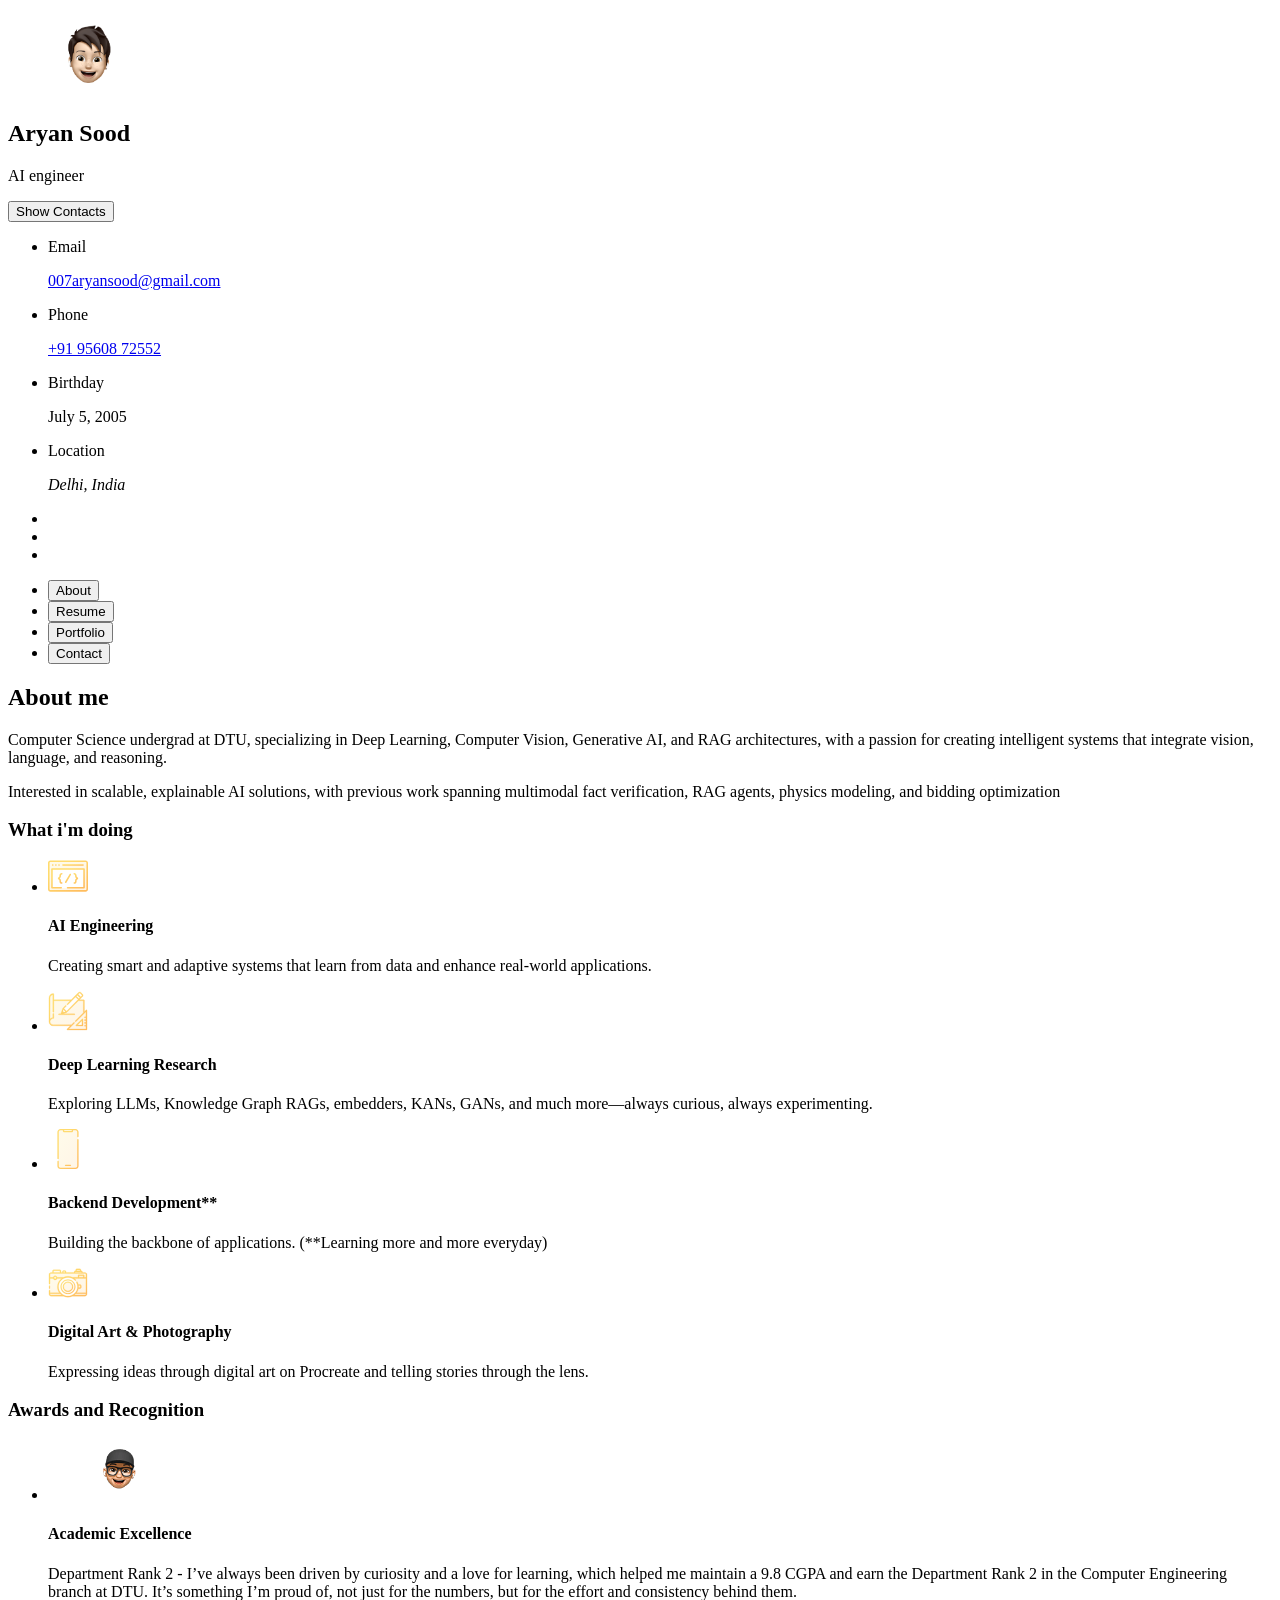
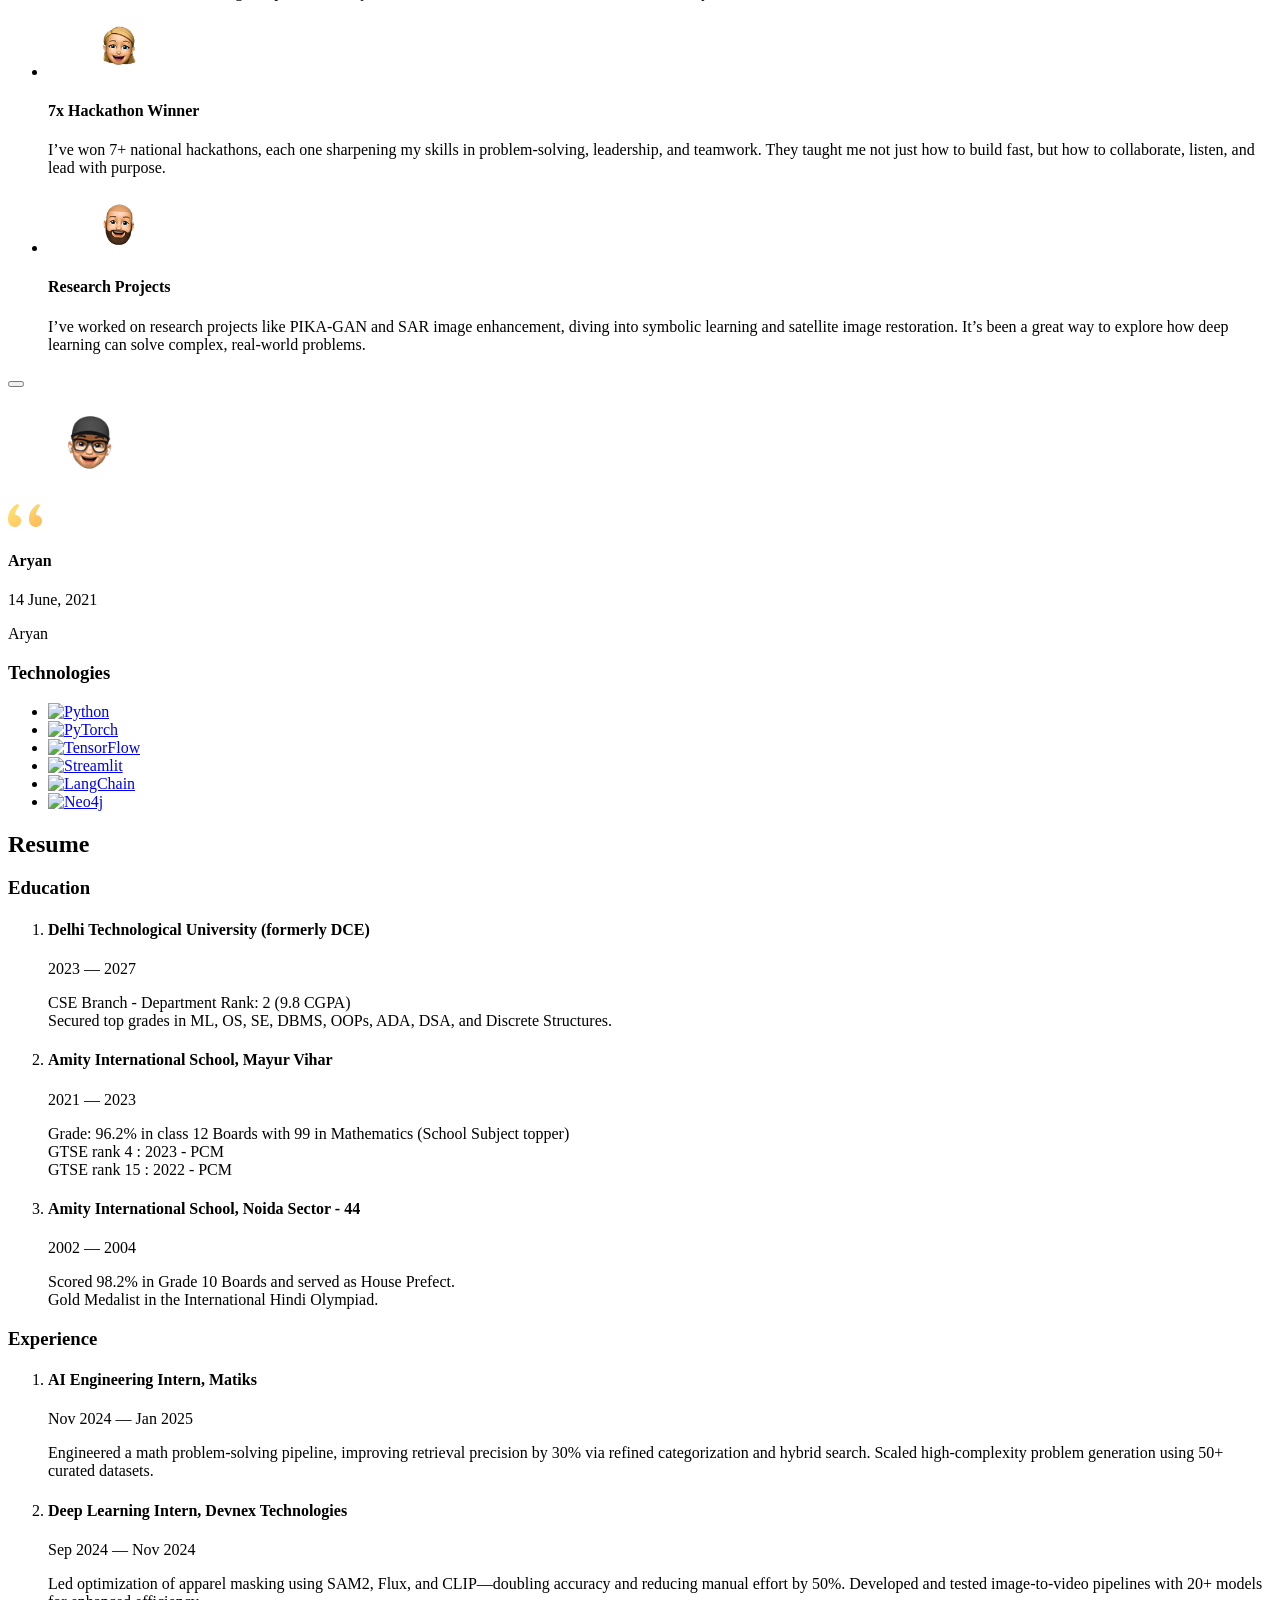
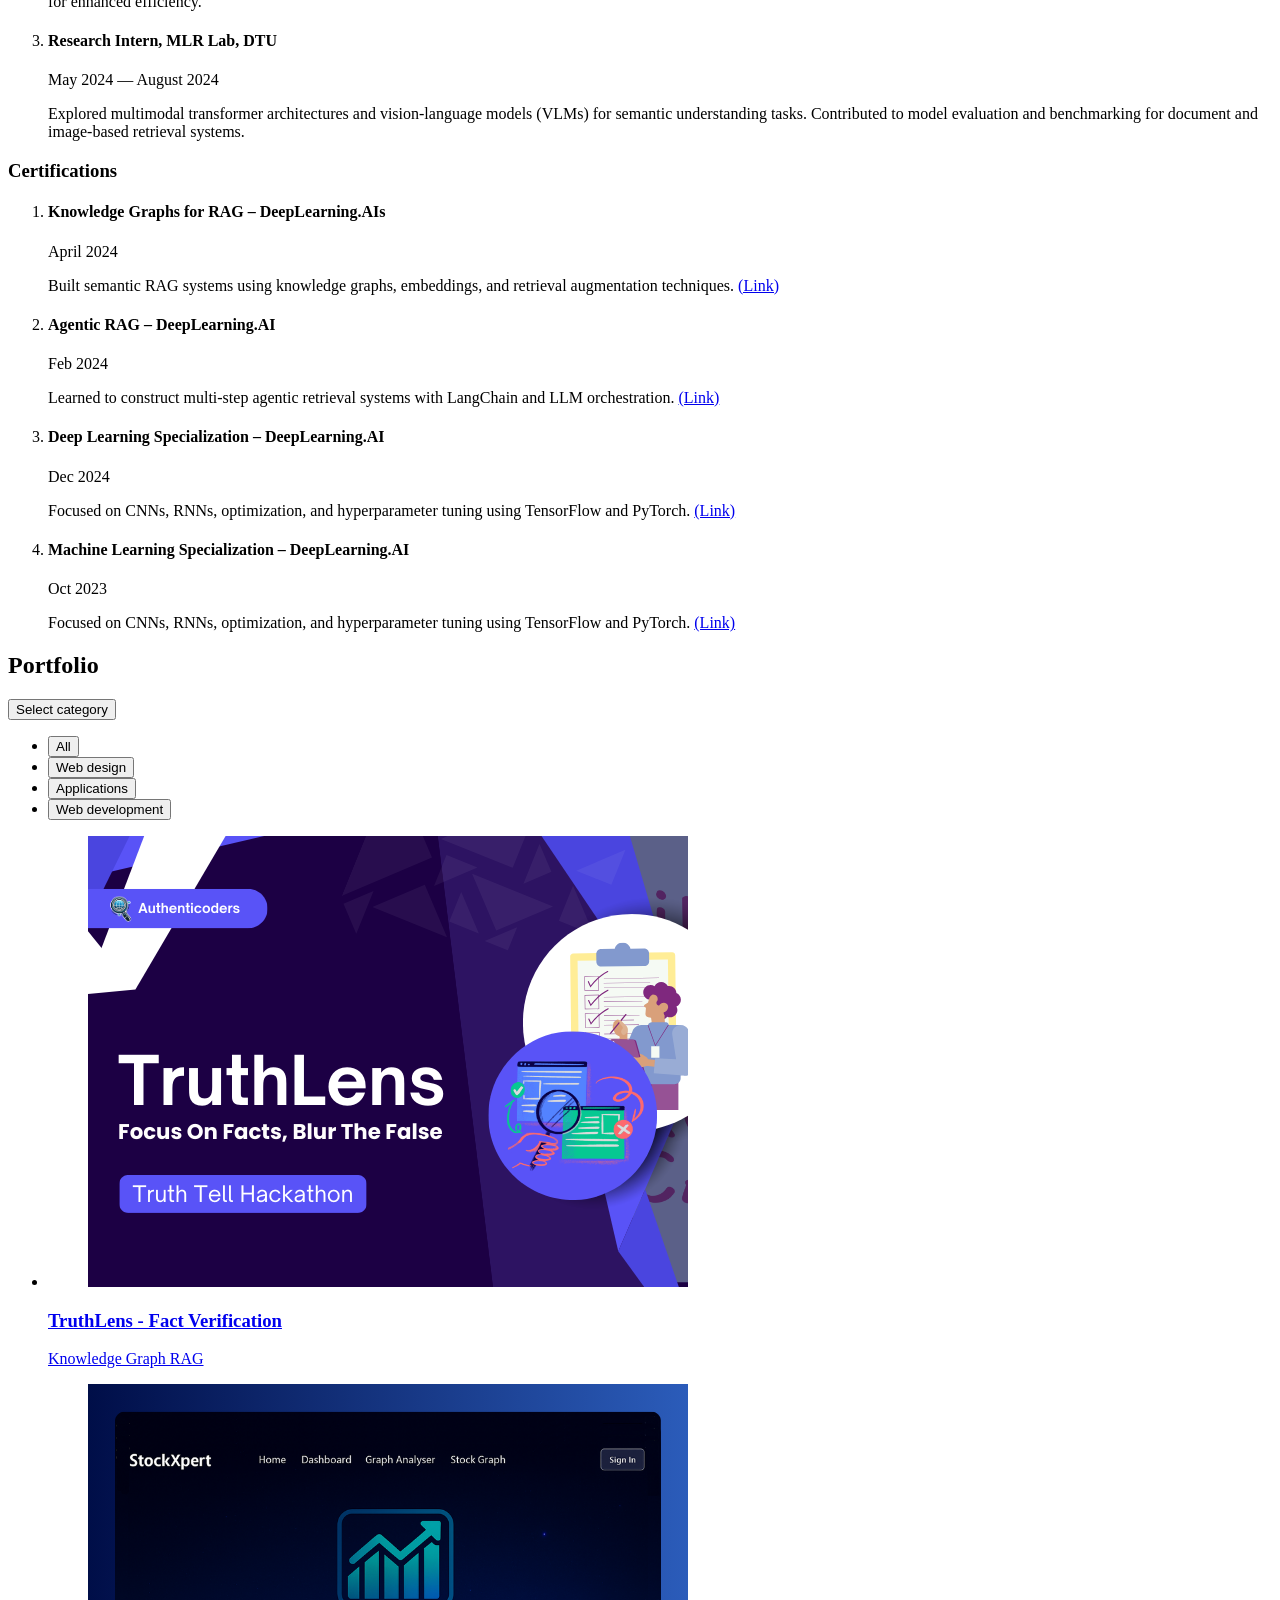
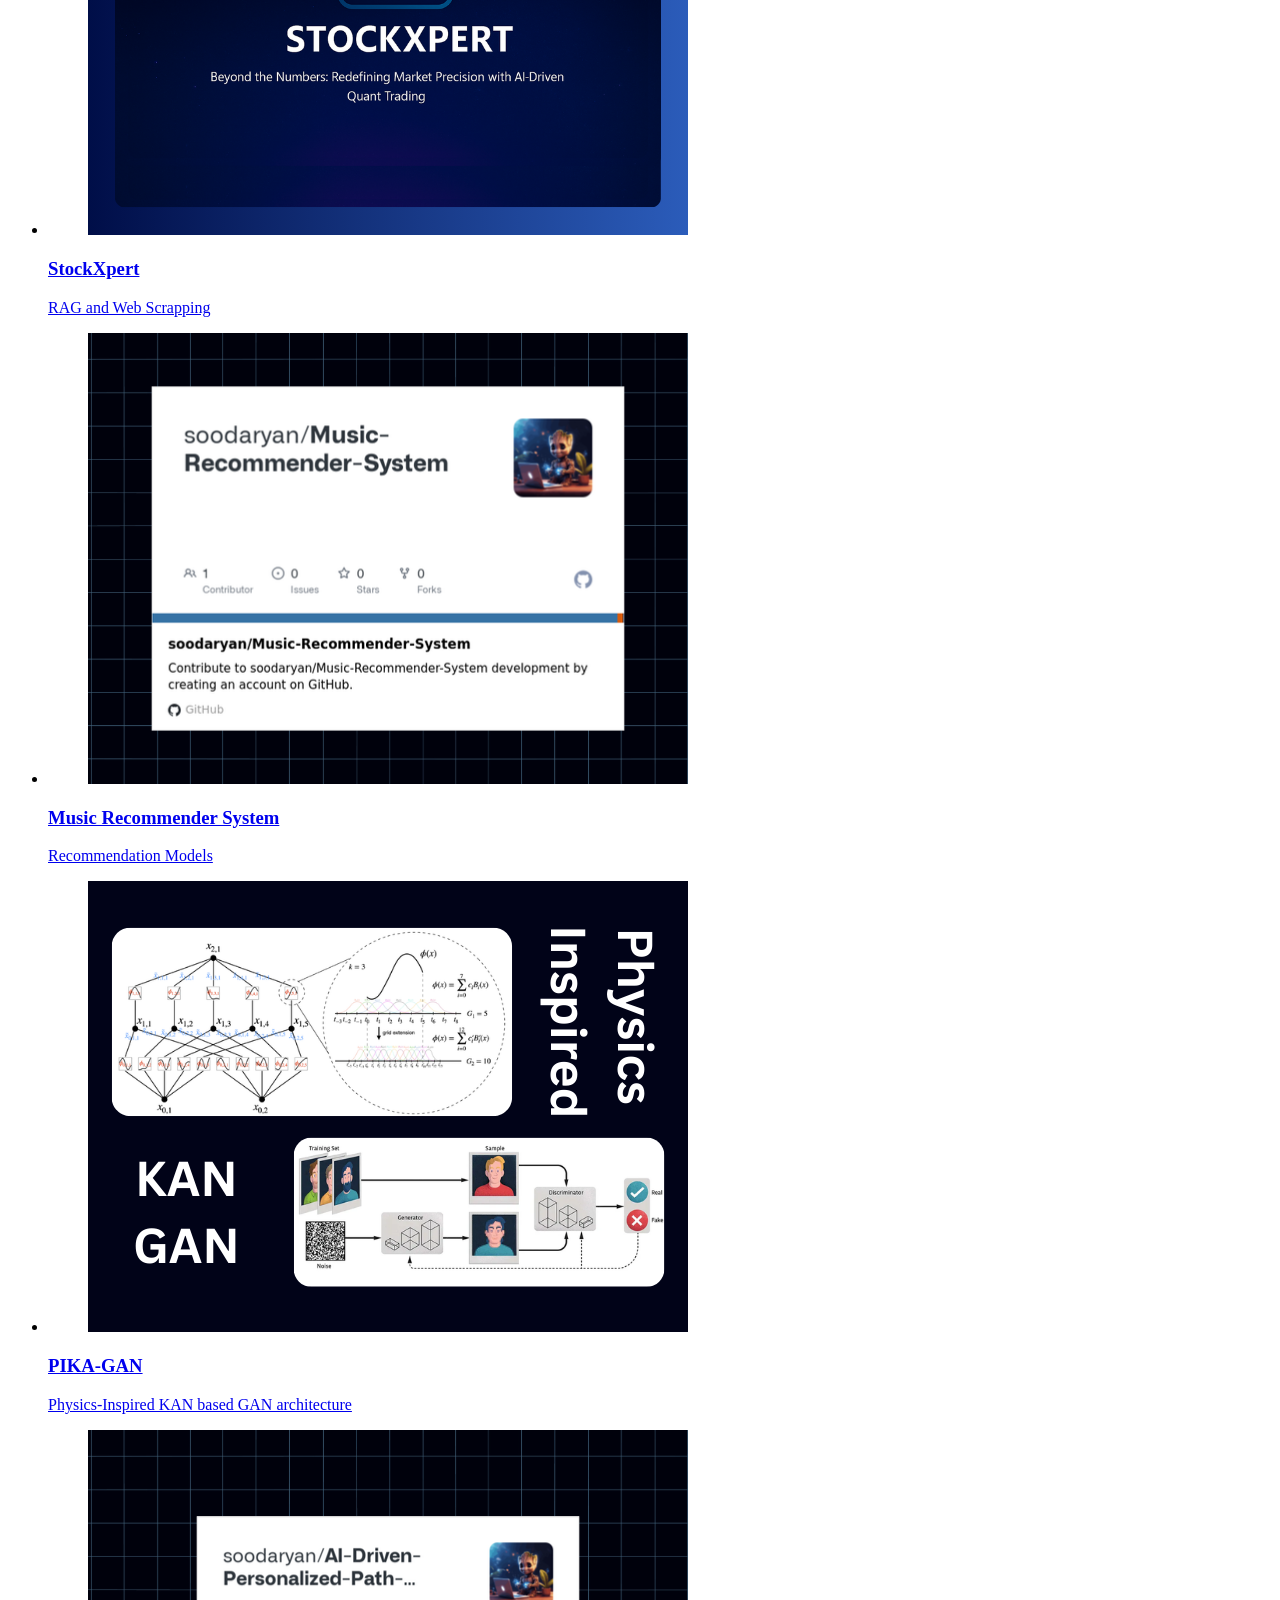
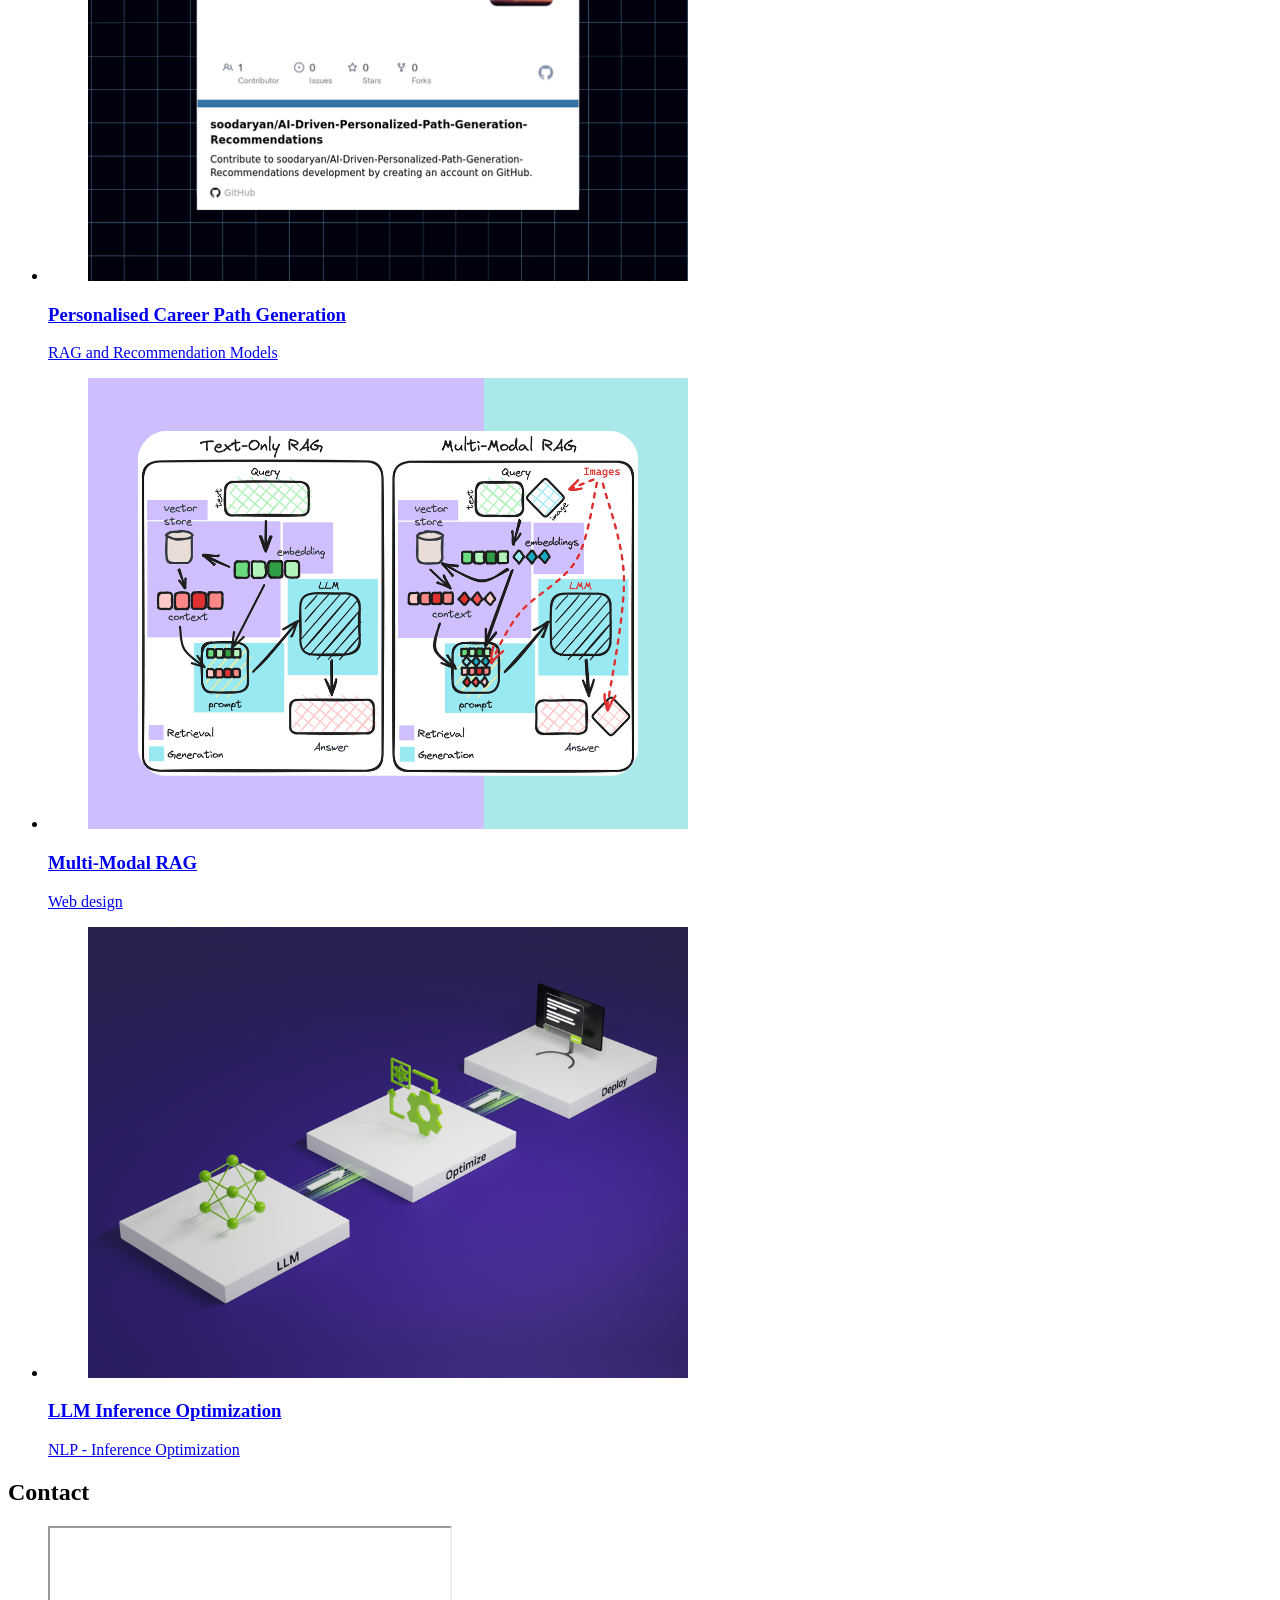
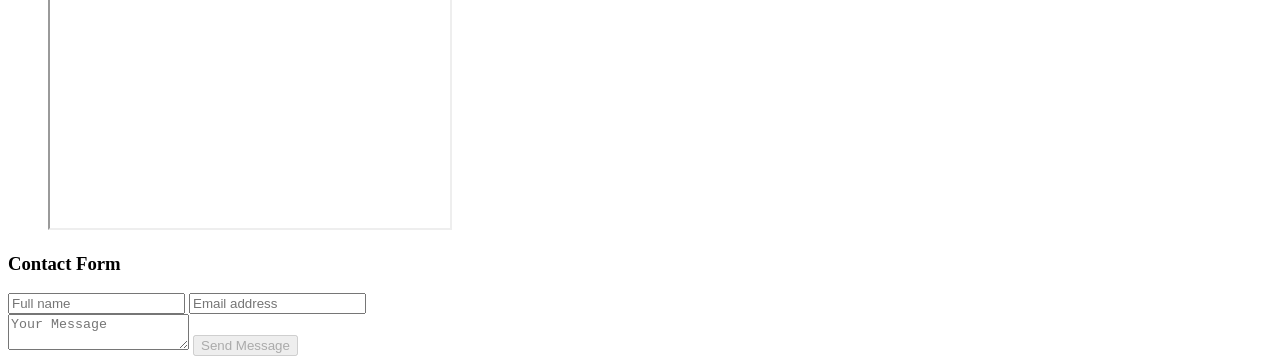
==== index.html @ 6bcd47b7 "portfolio website" ====
<!DOCTYPE html>
<html lang="en">

<head>
  <meta charset="UTF-8">
  <meta http-equiv="X-UA-Compatible" content="IE=edge">
  <meta name="viewport" content="width=device-width, initial-scale=1.0">
  <title>vCard - Personal Portfolio</title>

  <!--
    - favicon
  -->
  <link rel="shortcut icon" href="./assets/images/logo.ico" type="image/x-icon">

  <!--
    - custom css link
  -->
  <link rel="stylesheet" href="./assets/css/style.css">

  <!--
    - google font link
  -->
  <link rel="preconnect" href="https://fonts.googleapis.com">
  <link rel="preconnect" href="https://fonts.gstatic.com" crossorigin>
  <link href="https://fonts.googleapis.com/css2?family=Poppins:wght@300;400;500;600&display=swap" rel="stylesheet">
</head>

<body>

  <!--
    - #MAIN
  -->

  <main>

    <!--
      - #SIDEBAR
    -->

    <aside class="sidebar" data-sidebar>

      <div class="sidebar-info">

        <figure class="avatar-box">
          <img src="./assets/images/my-avatar.png" alt="Aryan Sood" width="80">
        </figure>

        <div class="info-content">
          <h1 class="name" title="Aryan Sood">Aryan Sood</h1>

          <p class="title">AI engineer</p>
        </div>

        <button class="info_more-btn" data-sidebar-btn>
          <span>Show Contacts</span>

          <ion-icon name="chevron-down"></ion-icon>
        </button>

      </div>

      <div class="sidebar-info_more">

        <div class="separator"></div>

        <ul class="contacts-list">

          <li class="contact-item">

            <div class="icon-box">
              <ion-icon name="mail-outline"></ion-icon>
            </div>

            <div class="contact-info">
              <p class="contact-title">Email</p>

              <a href="mailto:007aryansood@gmail.com" class="contact-link">007aryansood@gmail.com</a>
            </div>

          </li>

          <li class="contact-item">

            <div class="icon-box">
              <ion-icon name="phone-portrait-outline"></ion-icon>
            </div>

            <div class="contact-info">
              <p class="contact-title">Phone</p>

              <a href="tel:+919560872552" class="contact-link">+91 95608 72552</a>
            </div>

          </li>

          <li class="contact-item">

            <div class="icon-box">
              <ion-icon name="calendar-outline"></ion-icon>
            </div>

            <div class="contact-info">
              <p class="contact-title">Birthday</p>

              <time datetime="2005-07-05">July 5, 2005</time>
            </div>

          </li>

          <li class="contact-item">

            <div class="icon-box">
              <ion-icon name="location-outline"></ion-icon>
            </div>

            <div class="contact-info">
              <p class="contact-title">Location</p>

              <address>Delhi, India</address>
            </div>

          </li>

        </ul>

        <div class="separator"></div>

        <ul class="social-list">

          <li class="social-item">
            <a href="https://linkedin.com/in/soodaryan" class="social-link">
              <ion-icon name="logo-linkedin"></ion-icon>
            </a>
          </li>

          <li class="social-item">
            <a href="https://www.instagram.com/_soodaryan/" class="social-link">
              <ion-icon name="logo-instagram"></ion-icon>
            </a>
          </li>

          <li class="social-item">
            <a href="https://github.com/soodaryan" class="social-link">
              <ion-icon name="logo-github"></ion-icon>
            </a>
          </li>

        </ul>

      </div>

    </aside>





    <!--
      - #main-content
    -->

    <div class="main-content">

      <!--
        - #NAVBAR
      -->

      <nav class="navbar">

        <ul class="navbar-list">

          <li class="navbar-item">
            <button class="navbar-link  active" data-nav-link>About</button>
          </li>

          <li class="navbar-item">
            <button class="navbar-link" data-nav-link>Resume</button>
          </li>

          <li class="navbar-item">
            <button class="navbar-link" data-nav-link>Portfolio</button>
          </li>

          <!-- <li class="navbar-item">
            <button class="navbar-link" data-nav-link>Blog</button>
          </li> -->

          <li class="navbar-item">
            <button class="navbar-link" data-nav-link>Contact</button>
          </li>

        </ul>

      </nav>





      <!--
        - #ABOUT
      -->

      <article class="about  active" data-page="about">

        <header>
          <h2 class="h2 article-title">About me</h2>
        </header>

        <section class="about-text">
          <p>
            Computer Science undergrad at DTU, specializing in Deep Learning, Computer Vision, Generative AI, 
            and RAG architectures, with a passion for creating intelligent systems that integrate vision, language, and reasoning.
          </p>

          <p>
            Interested in scalable, explainable AI solutions, with previous work spanning multimodal fact verification,
            RAG agents, physics modeling, and bidding optimization
        </section>


        <!--
          - service
        -->

        <section class="service">

          <h3 class="h3 service-title">What i'm doing</h3>

          <ul class="service-list">

            <li class="service-item">

              <div class="service-icon-box">
                <img src="./assets/images/icon-dev.svg" alt="ai engineering icon" width="40">
              </div>

              <div class="service-content-box">
                <h4 class="h4 service-item-title">AI Engineering</h4>

                <p class="service-item-text">
                  Creating smart and adaptive systems that learn from data and enhance real-world applications.

                </p>
              </div>

            </li>
            
            <li class="service-item">

              <div class="service-icon-box">
                <img src="./assets/images/icon-design.svg
                " alt="Research icon" width="40">
              </div>

              <div class="service-content-box">
                <h4 class="h4 service-item-title">Deep Learning Research</h4>

                <p class="service-item-text">
                  Exploring LLMs, Knowledge Graph RAGs, embedders, KANs, GANs, and much more—always curious, always experimenting.
                </p>
              </div>

            </li>

            <li class="service-item">

              <div class="service-icon-box">
                <img src="./assets/images/icon-app.svg" alt="backend development icon" width="40">
              </div>

              <div class="service-content-box">
                <h4 class="h4 service-item-title">Backend Development** </h4>

                <p class="service-item-text">
                  Building the backbone of applications. (**Learning more and more everyday)
                </p>
              </div>

            </li>

            <li class="service-item">

              <div class="service-icon-box">
                <img src="./assets/images/icon-photo.svg" alt="camera icon" width="40">
              </div>

              <div class="service-content-box">
                <h4 class="h4 service-item-title">Digital Art & Photography  </h4>

                <p class="service-item-text">
                  Expressing ideas through digital art on Procreate and telling stories through the lens.
                </p>
              </div>

            </li>

          </ul>

        </section>


        <!--
          - testimonials
        -->

        <section class="testimonials">

          <h3 class="h3 testimonials-title">Awards and Recognition</h3>

          <ul class="testimonials-list has-scrollbar">

            <li class="testimonials-item">
              <div class="content-card" data-testimonials-item>

                <figure class="testimonials-avatar-box">
                  <img src="./assets/images/avatar-1.png" alt="department rank" width="60" data-testimonials-avatar>
                </figure>

                <h4 class="h4 testimonials-item-title" data-testimonials-title> Academic Excellence</h4>

                <div class="testimonials-text" data-testimonials-text>
                  <p>
                    Department Rank 2 - I’ve always been driven by curiosity and a love for learning, 
                    which helped me maintain a 9.8 CGPA and earn the Department Rank 2 in the Computer Engineering branch at DTU. 
                    It’s something I’m proud of, not just for the numbers, but for the effort and consistency behind them.
                  </p>
                </div>

              </div>
            </li>

            <li class="testimonials-item">
              <div class="content-card" data-testimonials-item>

                <figure class="testimonials-avatar-box">
                  <img src="./assets/images/avatar-2.png" alt="7x Hackathon Winner" width="60" data-testimonials-avatar>
                </figure>

                <h4 class="h4 testimonials-item-title" data-testimonials-title>7x Hackathon Winner</h4>

                <div class="testimonials-text" data-testimonials-text>
                  <p>
                    I’ve won 7+ national hackathons, each one sharpening my skills in problem-solving, leadership, and teamwork. 
                    They taught me not just how to build fast, but how to collaborate, listen, and lead with purpose.
                </div>

              </div>
            </li>

            <li class="testimonials-item">
              <div class="content-card" data-testimonials-item>

                <figure class="testimonials-avatar-box">
                  <img src="./assets/images/avatar-4.png" alt="Research Projects" width="60" data-testimonials-avatar>
                </figure>

                <h4 class="h4 testimonials-item-title" data-testimonials-title>Research Projects</h4>

                <div class="testimonials-text" data-testimonials-text>
                  <p>
                    I’ve worked on research projects like PIKA-GAN and SAR image enhancement, diving 
                    into symbolic learning and satellite image restoration. It’s been a great way to 
                    explore how deep learning can solve complex, real-world problems.
                  </p>
                </div>

              </div>
            </li>
<!-- 
            <li class="testimonials-item">
              <div class="content-card" data-testimonials-item>

                <figure class="testimonials-avatar-box">
                  <img src="./assets/images/avatar-3.png" alt="Emily evans" width="60" data-testimonials-avatar>
                </figure>

                <h4 class="h4 testimonials-item-title" data-testimonials-title>Henry william</h4>

                <div class="testimonials-text" data-testimonials-text>
                  <p>

                    and is very concerned about the needs of client. Lorem ipsum dolor sit amet, ullamcous cididt
                    consectetur adipiscing
                    elit, seds do et eiusmod tempor incididunt ut laborels dolore magnarels alia.
                  </p>
                </div>

              </div>
            </li> -->

          </ul>

        </section>


        <!--
          - testimonials modal
        -->

        <div class="modal-container" data-modal-container>

          <div class="overlay" data-overlay></div>

          <section class="testimonials-modal">

            <button class="modal-close-btn" data-modal-close-btn>
              <ion-icon name="close-outline"></ion-icon>
            </button>

            <div class="modal-img-wrapper">
              <figure class="modal-avatar-box">
                <img src="./assets/images/avatar-1.png" alt="Daniel lewis" width="80" data-modal-img>
              </figure>

              <img src="./assets/images/icon-quote.svg" alt="quote icon">
            </div>

            <div class="modal-content">

              <h4 class="h3 modal-title" data-modal-title>Aryan</h4>

              <time datetime="2021-06-14">14 June, 2021</time>

              <div data-modal-text>
                <p>
                  Aryan
                </p>
              </div>

            </div>

          </section>

        </div> 


        <!--
          - clients
        -->

        <section class="clients">

          <h3 class="h3 clients-title">Technologies</h3>

          <ul class="clients-list has-scrollbar">

            <li class="clients-item">
              <a href="https://www.python.org/">
                <img src="https://cdn.jsdelivr.net/gh/devicons/devicon/icons/python/python-original.svg" alt="Python" height="100">
              </a>
            </li>


            <li class="clients-item">
              <a href="https://pytorch.org/">
                <img src="https://cdn.jsdelivr.net/gh/devicons/devicon/icons/pytorch/pytorch-original.svg" alt="PyTorch" height="100">
  </a>
            </li>

            <li class="clients-item">
              <a href="https://www.tensorflow.org/""">
                <img src="https://cdn.jsdelivr.net/gh/devicons/devicon/icons/tensorflow/tensorflow-original.svg" alt="TensorFlow" height="100">
              </a>
            </li>

            <li class="clients-item">
              <a href="https://streamlit.io/">
                <img src="https://raw.githubusercontent.com/simple-icons/simple-icons/develop/icons/streamlit.svg" alt="Streamlit" height="100">
              </a>
            </li>

            <li class="clients-item">
              <a href="https://www.langchain.com/">
                <img src="https://avatars.githubusercontent.com/u/139944031?s=200&v=4" alt="LangChain" height="100">
              </a>
            </li>

            <li class="clients-item">
              <a href="https://github.com/langchain-ai/langgraph">
                <img src="https://avatars.githubusercontent.com/u/149220129?s=200&v=4" alt="Neo4j" height="100">
              </a>
            
            </li>

          </ul>

        </section>

      </article>





      <!--
        - #RESUME
      -->

      <article class="resume" data-page="resume">

        <header>
          <h2 class="h2 article-title">Resume</h2>
        </header>

        <section class="timeline">

          <div class="title-wrapper">
            <div class="icon-box">
              <ion-icon name="book-outline"></ion-icon>
            </div>

            <h3 class="h3">Education</h3>
          </div>

          <ol class="timeline-list">

            <li class="timeline-item">

              <h4 class="h4 timeline-item-title">Delhi Technological University (formerly DCE)</h4>

              <span>2023 — 2027</span>

              <p class="timeline-text">
                CSE Branch - Department Rank: 2 (9.8 CGPA) <br>
                Secured top grades in ML, OS, SE, DBMS, OOPs, ADA, DSA, and Discrete Structures.
              </p>

            </li>

            <li class="timeline-item">

              <h4 class="h4 timeline-item-title">Amity International School, Mayur Vihar</h4>

              <span>2021 — 2023</span>

              <p class="timeline-text">
                Grade: 96.2% in class 12 Boards with 99 in Mathematics (School Subject topper)<br>
                GTSE rank 4 : 2023 - PCM <br>
                GTSE rank 15 : 2022 - PCM
              </p>

            </li>

            <li class="timeline-item">

              <h4 class="h4 timeline-item-title">Amity International School, Noida Sector - 44</h4>

              <span>2002 — 2004</span>

              <p class="timeline-text">
                Scored 98.2% in Grade 10 Boards and served as House Prefect. <br>
                Gold Medalist in the International Hindi Olympiad.
              </p>

            </li>

          </ol>

        </section>

        <section class="timeline">

          <div class="title-wrapper">
            <div class="icon-box">
              <ion-icon name="book-outline"></ion-icon>
            </div>
        
            <h3 class="h3">Experience</h3>
          </div>
        
          <ol class="timeline-list">
        
            <li class="timeline-item">
        
              <h4 class="h4 timeline-item-title">AI Engineering Intern, Matiks</h4>
        
              <span>Nov 2024 — Jan 2025</span>
        
              <p class="timeline-text">
                Engineered a math problem-solving pipeline, improving retrieval precision by 30% via refined categorization and hybrid search. Scaled high-complexity problem generation using 50+ curated datasets.
              </p>
        
            </li>
        
            <li class="timeline-item">
        
              <h4 class="h4 timeline-item-title">Deep Learning Intern, Devnex Technologies</h4>
        
              <span>Sep 2024 — Nov 2024</span>
        
              <p class="timeline-text">
                Led optimization of apparel masking using SAM2, Flux, and CLIP—doubling accuracy and reducing manual effort by 50%. Developed and tested image-to-video pipelines with 20+ models for enhanced efficiency.
              </p>
        
            </li>

            <li class="timeline-item">

              <h4 class="h4 timeline-item-title">Research Intern, MLR Lab, DTU</h4>
        
              <span>May 2024 — August 2024</span>
        
              <p class="timeline-text">
                Explored multimodal transformer architectures and vision-language models (VLMs) for semantic understanding tasks. Contributed to model evaluation and benchmarking for document and image-based retrieval systems.
              </p>
        
            </li>
        
        
          </ol>
        
        </section>

<!--         
        <section class="skill">

          <h3 class="h3 skills-title">My skills</h3>

          <ul class="skills-list content-card">

            <li class="skills-item">

              <div class="title-wrapper">
                <h5 class="h5">Web design</h5>
                <data value="80">80%</data>
              </div>

              <div class="skill-progress-bg">
                <div class="skill-progress-fill" style="width: 80%;"></div>
              </div>

            </li>

            <li class="skills-item">

              <div class="title-wrapper">
                <h5 class="h5">Graphic design</h5>
                <data value="70">70%</data>
              </div>

              <div class="skill-progress-bg">
                <div class="skill-progress-fill" style="width: 70%;"></div>
              </div>

            </li>

            <li class="skills-item">

              <div class="title-wrapper">
                <h5 class="h5">Branding</h5>
                <data value="90">90%</data>
              </div>

              <div class="skill-progress-bg">
                <div class="skill-progress-fill" style="width: 90%;"></div>
              </div>

            </li>

            <li class="skills-item">

              <div class="title-wrapper">
                <h5 class="h5">WordPress</h5>
                <data value="50">50%</data>
              </div>

              <div class="skill-progress-bg">
                <div class="skill-progress-fill" style="width: 50%;"></div>
              </div>

            </li>

          </ul>

        </section> -->

      
        <section class="timeline">

          <div class="title-wrapper">
            <div class="icon-box">
              <ion-icon name="ribbon-outline"></ion-icon>
            </div>
        
            <h3 class="h3">Certifications</h3>
          </div>
        
          <ol class="timeline-list">
        
            <li class="timeline-item">
        
              <h4 class="h4 timeline-item-title">Knowledge Graphs for RAG – DeepLearning.AIs</h4>
        
              <span>April 2024</span>

              <p class="timeline-text">
                Built semantic RAG systems using knowledge graphs, embeddings, and retrieval augmentation techniques.
                <a href="https://learn.deeplearning.ai/accomplishments/7837760d-3aad-4348-b74b-a43a3dbfc6a1" target="_blank">
                  (Link)
                </a>
              </p>
        
            </li>
        
            <li class="timeline-item">
        
              <h4 class="h4 timeline-item-title">Agentic RAG – DeepLearning.AI</h4>
        
              <span>Feb 2024</span>
              <p class="timeline-text">
                Learned to construct multi-step agentic retrieval systems with LangChain and LLM orchestration.
                <a href="https://learn.deeplearning.ai/accomplishments/6326fa0f-34a4-4993-af4e-95f510be441d" target="_blank">
                  (Link)
                </a>
              </p>
        
            </li>

            <li class="timeline-item">

              <h4 class="h4 timeline-item-title">Deep Learning Specialization – DeepLearning.AI</h4>
        
              <span>Dec 2024</span>
        
              <p class="timeline-text">
                Focused on CNNs, RNNs, optimization, and hyperparameter tuning using TensorFlow and PyTorch.
                <a href="https://coursera.org/share/e49b4bc97c5e86ce126358ed65675793" target="_blank">
                (Link)
                </a>
              </p>
        
            </li>


            <li class="timeline-item">

              <h4 class="h4 timeline-item-title">Machine Learning Specialization – DeepLearning.AI</h4>
        
              <span>Oct 2023</span>
        
              <p class="timeline-text">
                Focused on CNNs, RNNs, optimization, and hyperparameter tuning using TensorFlow and PyTorch.
                <a href="https://www.coursera.org/account/accomplishments/specialization/certificate/AFXX9H8U5PGL" target="_blank">
                  (Link)
                </a>
              </p>
        
            </li>
        
          </ol>
        
        </section>
      </article>





      <!--
        - #PORTFOLIO
      -->

      <article class="portfolio" data-page="portfolio">

        <header>
          <h2 class="h2 article-title">Portfolio</h2>
        </header>

        <section class="projects">

          <!-- <ul class="filter-list">

            <li class="filter-item">
              <button class="active" data-filter-btn>All</button>
            </li>

            <li class="filter-item">
              <button data-filter-btn>Web design</button>
            </li>

            <li class="filter-item">
              <button data-filter-btn>Applications</button>
            </li>

            <li class="filter-item">
              <button data-filter-btn>Web development</button>
            </li>

          </ul> -->

          <div class="filter-select-box">

            <button class="filter-select" data-select>

              <div class="select-value" data-selecct-value>Select category</div>

              <div class="select-icon">
                <ion-icon name="chevron-down"></ion-icon>
              </div>

            </button>

            <ul class="select-list">

              <li class="select-item">
                <button data-select-item>All</button>
              </li>

              <li class="select-item">
                <button data-select-item>Web design</button>
              </li>

              <li class="select-item">
                <button data-select-item>Applications</button>
              </li>

              <li class="select-item">
                <button data-select-item>Web development</button>
              </li>

            </ul>

          </div>

          <ul class="project-list">

            <li class="project-item  active" data-filter-item data-category="web design">
              <a href="https://github.com/soodaryan/TruthLens">

                <figure class="project-img">
                  <div class="project-item-icon-box">
                    <ion-icon name="eye-outline"></ion-icon>
                  </div>

                  <img src="./assets/images/project-3.png" alt="fundo" loading="lazy">
                </figure>

                <h3 class="project-title">TruthLens - Fact Verification</h3>

                <p class="project-category">Knowledge Graph RAG</p>

              </a>
            </li>

            <li class="project-item  active" data-filter-item data-category="web development">
              <a href="https://devfolio.co/projects/stockxpert-dd5a">

                <figure class="project-img">
                  <div class="project-item-icon-box">
                    <ion-icon name="eye-outline"></ion-icon>
                  </div>

                  <img src="./assets/images/project-1.png" alt="finance" loading="lazy">
                </figure>

                <h3 class="project-title">StockXpert</h3>

                <p class="project-category">RAG and Web Scrapping</p>

              </a>
            </li>

            <li class="project-item  active" data-filter-item data-category="web development">
              <a href="https://github.com/soodaryan/Music-Recommender-System">

                <figure class="project-img">
                  <div class="project-item-icon-box">
                    <ion-icon name="eye-outline"></ion-icon>
                  </div>

                  <img src="./assets/images/project-2.png" alt="orizon" loading="lazy">
                </figure>

                <h3 class="project-title">Music Recommender System</h3>

                <p class="project-category">Recommendation Models</p>

              </a>
            </li>

            <li class="project-item  active" data-filter-item data-category="applications">
              <a href="#">

                <figure class="project-img">
                  <div class="project-item-icon-box">
                    <ion-icon name="eye-outline"></ion-icon>
                  </div>

                  <img src="./assets/images/project-4.png" alt="brawlhalla" loading="lazy">
                </figure>

                <h3 class="project-title">PIKA-GAN</h3>

                <p class="project-category">Physics-Inspired KAN based GAN architecture</p>

              </a>
            </li>

            <li class="project-item  active" data-filter-item data-category="web design">
              <a href="https://github.com/soodaryan/AI-Driven-Personalized-Path-Generation-Recommendations">

                <figure class="project-img">
                  <div class="project-item-icon-box">
                    <ion-icon name="eye-outline"></ion-icon>
                  </div>

                  <img src="./assets/images/project-5.png" alt="dsm." loading="lazy">
                </figure>

                <h3 class="project-title">Personalised Career Path Generation</h3>

                <p class="project-category">RAG and Recommendation Models</p>

              </a>
            </li>

            <li class="project-item  active" data-filter-item data-category="web design">
              <a href="https://github.com/soodaryan/MultiModalRAG">

                <figure class="project-img">
                  <div class="project-item-icon-box">
                    <ion-icon name="eye-outline"></ion-icon>
                  </div>

                  <img src="./assets/images/project-6.png" alt="metaspark" loading="lazy">
                </figure>

                <h3 class="project-title">Multi-Modal RAG</h3>

                <p class="project-category">Web design</p>

              </a>
            </li>

            <li class="project-item  active" data-filter-item data-category="web development">
              <a href="https://github.com/soodaryan/LLM_inference_optimization">

                <figure class="project-img">
                  <div class="project-item-icon-box">
                    <ion-icon name="eye-outline"></ion-icon>
                  </div>

                  <img src="./assets/images/project-7.png" alt="summary" loading="lazy">
                </figure>

                <h3 class="project-title">LLM Inference Optimization</h3>

                <p class="project-category">NLP - Inference Optimization</p>

              </a>
            </li>
<!-- 
            <li class="project-item  active" data-filter-item data-category="applications">
              <a href="#">

                <figure class="project-img">
                  <div class="project-item-icon-box">
                    <ion-icon name="eye-outline"></ion-icon>
                  </div>

                  <img src="./assets/images/project-8.jpg" alt="task manager" loading="lazy">
                </figure>

                <h3 class="project-title">Task Manager</h3>

                <p class="project-category">Applications</p>

              </a>
            </li>

            <li class="project-item  active" data-filter-item data-category="web development">
              <a href="#">

                <figure class="project-img">
                  <div class="project-item-icon-box">
                    <ion-icon name="eye-outline"></ion-icon>
                  </div>

                  <img src="./assets/images/project-9.png" alt="arrival" loading="lazy">
                </figure>

                <h3 class="project-title">Arrival</h3>

                <p class="project-category">Web development</p>

              </a>
            </li> -->

          </ul>

        </section>

      </article>


      <!--
        - #CONTACT
      -->

      <article class="contact" data-page="contact">

        <header>
          <h2 class="h2 article-title">Contact</h2>
        </header>

        <section class="mapbox" data-mapbox>
          <figure>
            <iframe
            src="https://www.google.com/maps/embed?pb=!1m18!1m12!1m3!1d448193.9510154879!2d76.7635747930484!3d28.644287356958795!2m3!1f0!2f0!3f0!3m2!1i1024!2i768!4f13.1!3m3!1m2!1s0x390cfd5b347eb62d%3A0x37205b715389640!2sDelhi!5e0!3m2!1sen!2sin!4v1746996999374!5m2!1sen!2sin"
              width="400" height="300" loading="lazy"></iframe>
          </figure>
        </section>

        <section class="contact-form">

          <h3 class="h3 form-title">Contact Form</h3>

          <form action="#" class="form" data-form>

            <div class="input-wrapper">
              <input type="text" name="fullname" class="form-input" placeholder="Full name" required data-form-input>

              <input type="email" name="email" class="form-input" placeholder="Email address" required data-form-input>
            </div>

            <textarea name="message" class="form-input" placeholder="Your Message" required data-form-input></textarea>

            <button class="form-btn" type="submit" disabled data-form-btn>
              <ion-icon name="paper-plane"></ion-icon>
              <span>Send Message</span>
            </button>

          </form>

        </section>

      </article>

    </div>

  </main>






  <!--
    - custom js link
  -->
  <script src="./assets/js/script.js"></script>

  <!--
    - ionicon link
  -->
  <script type="module" src="https://unpkg.com/ionicons@5.5.2/dist/ionicons/ionicons.esm.js"></script>
  <script nomodule src="https://unpkg.com/ionicons@5.5.2/dist/ionicons/ionicons.js"></script>

</body>

</html>
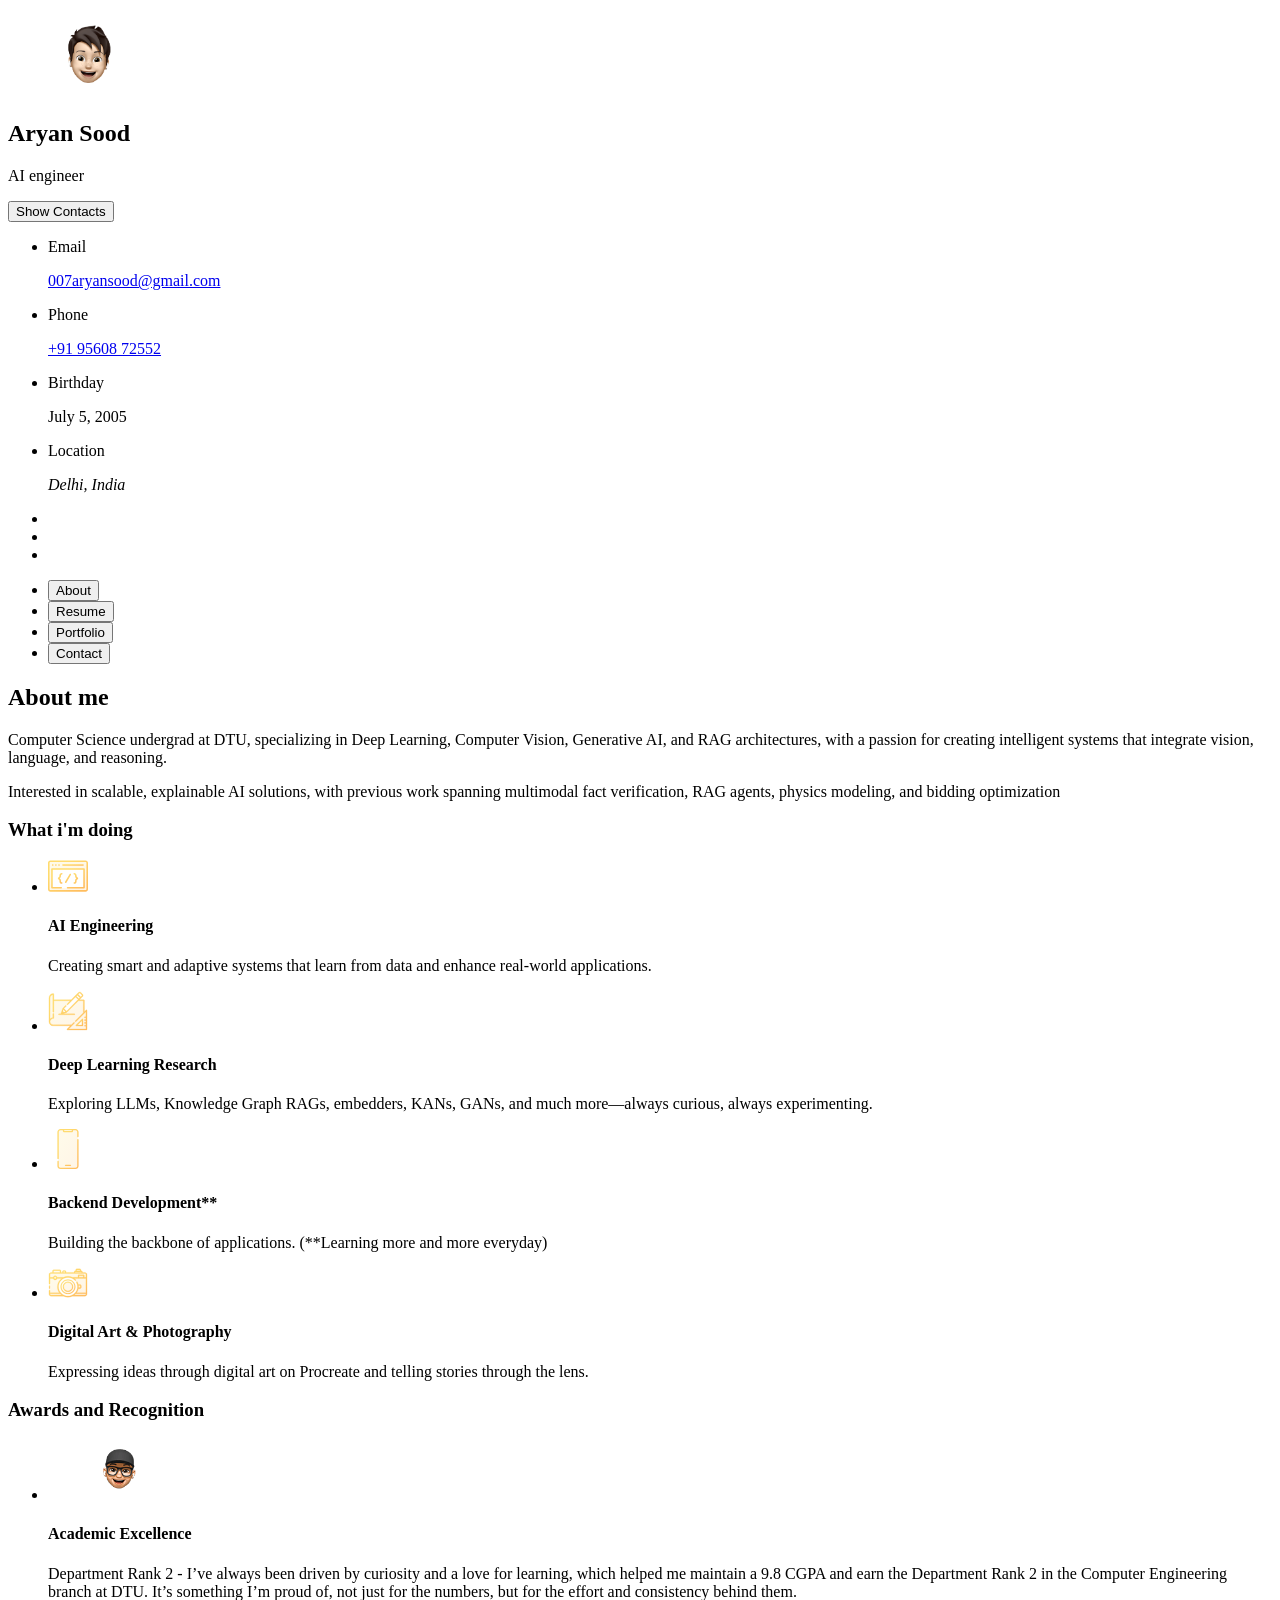
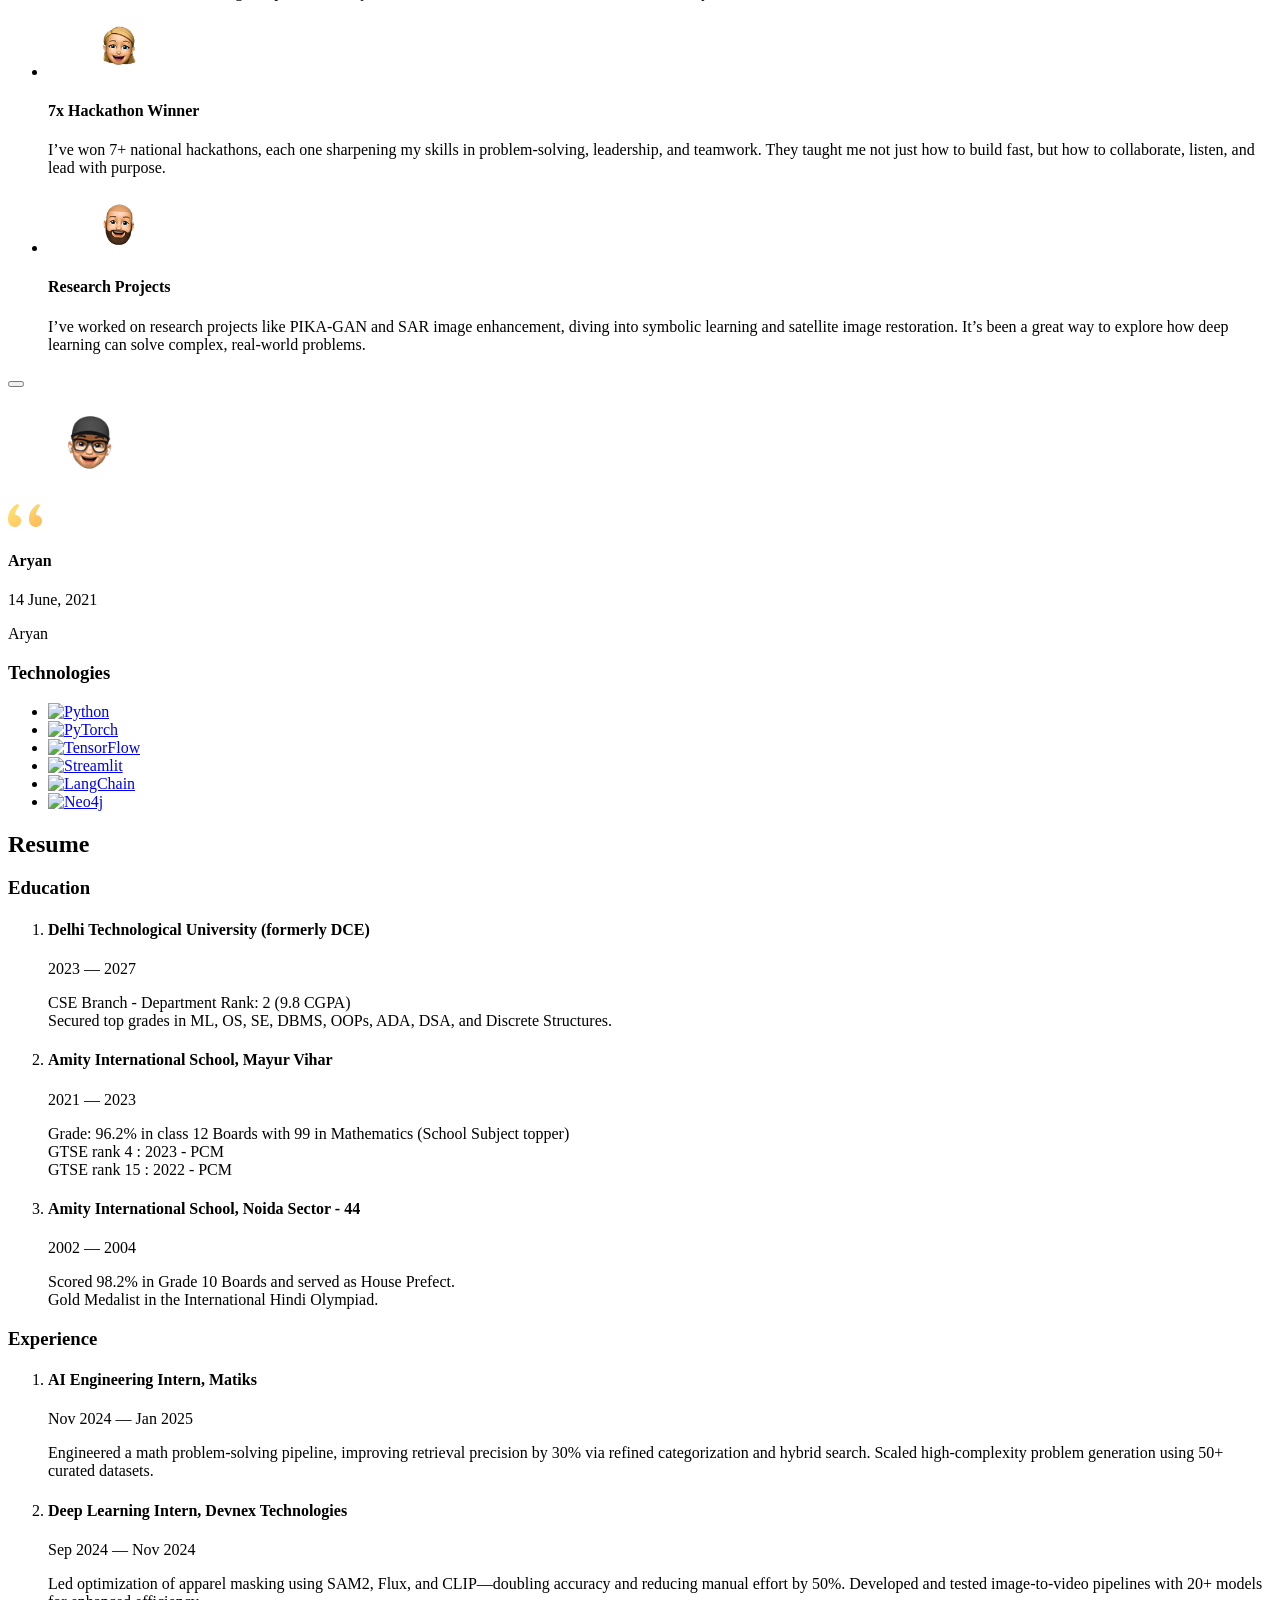
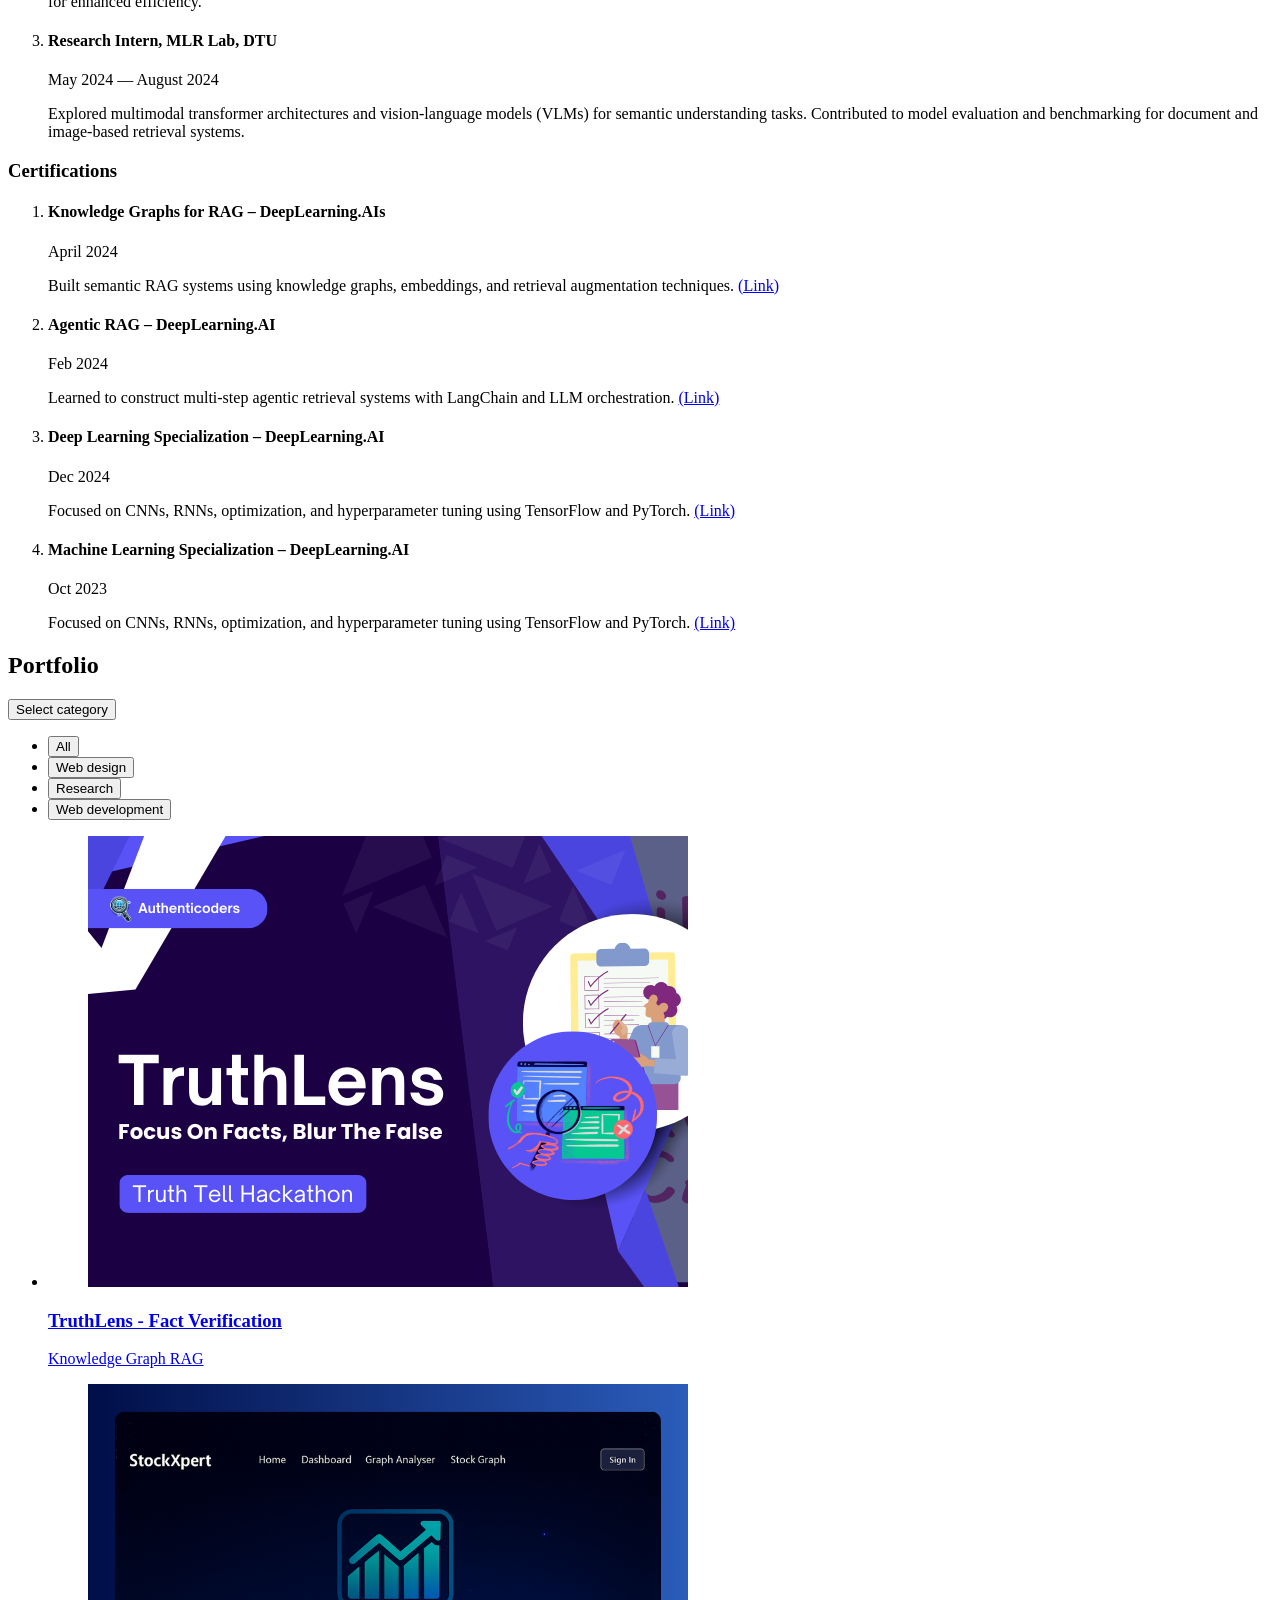
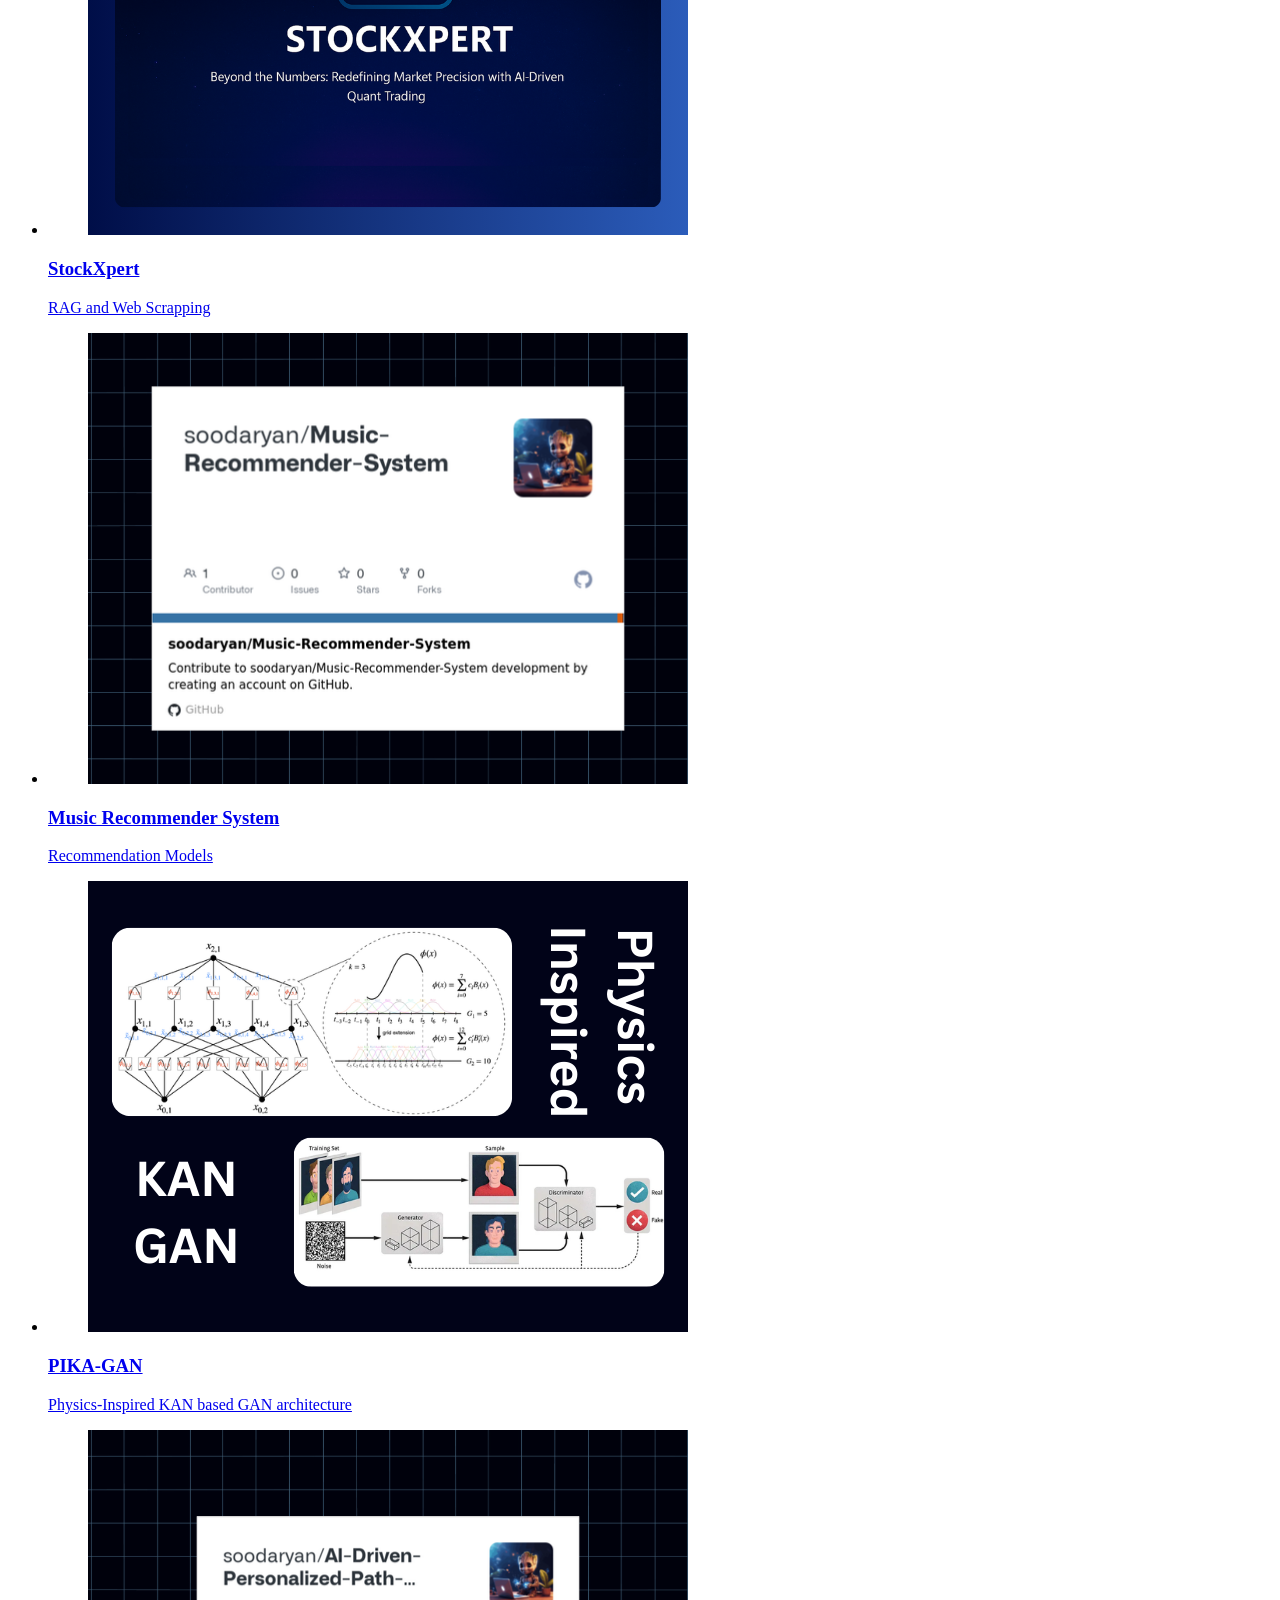
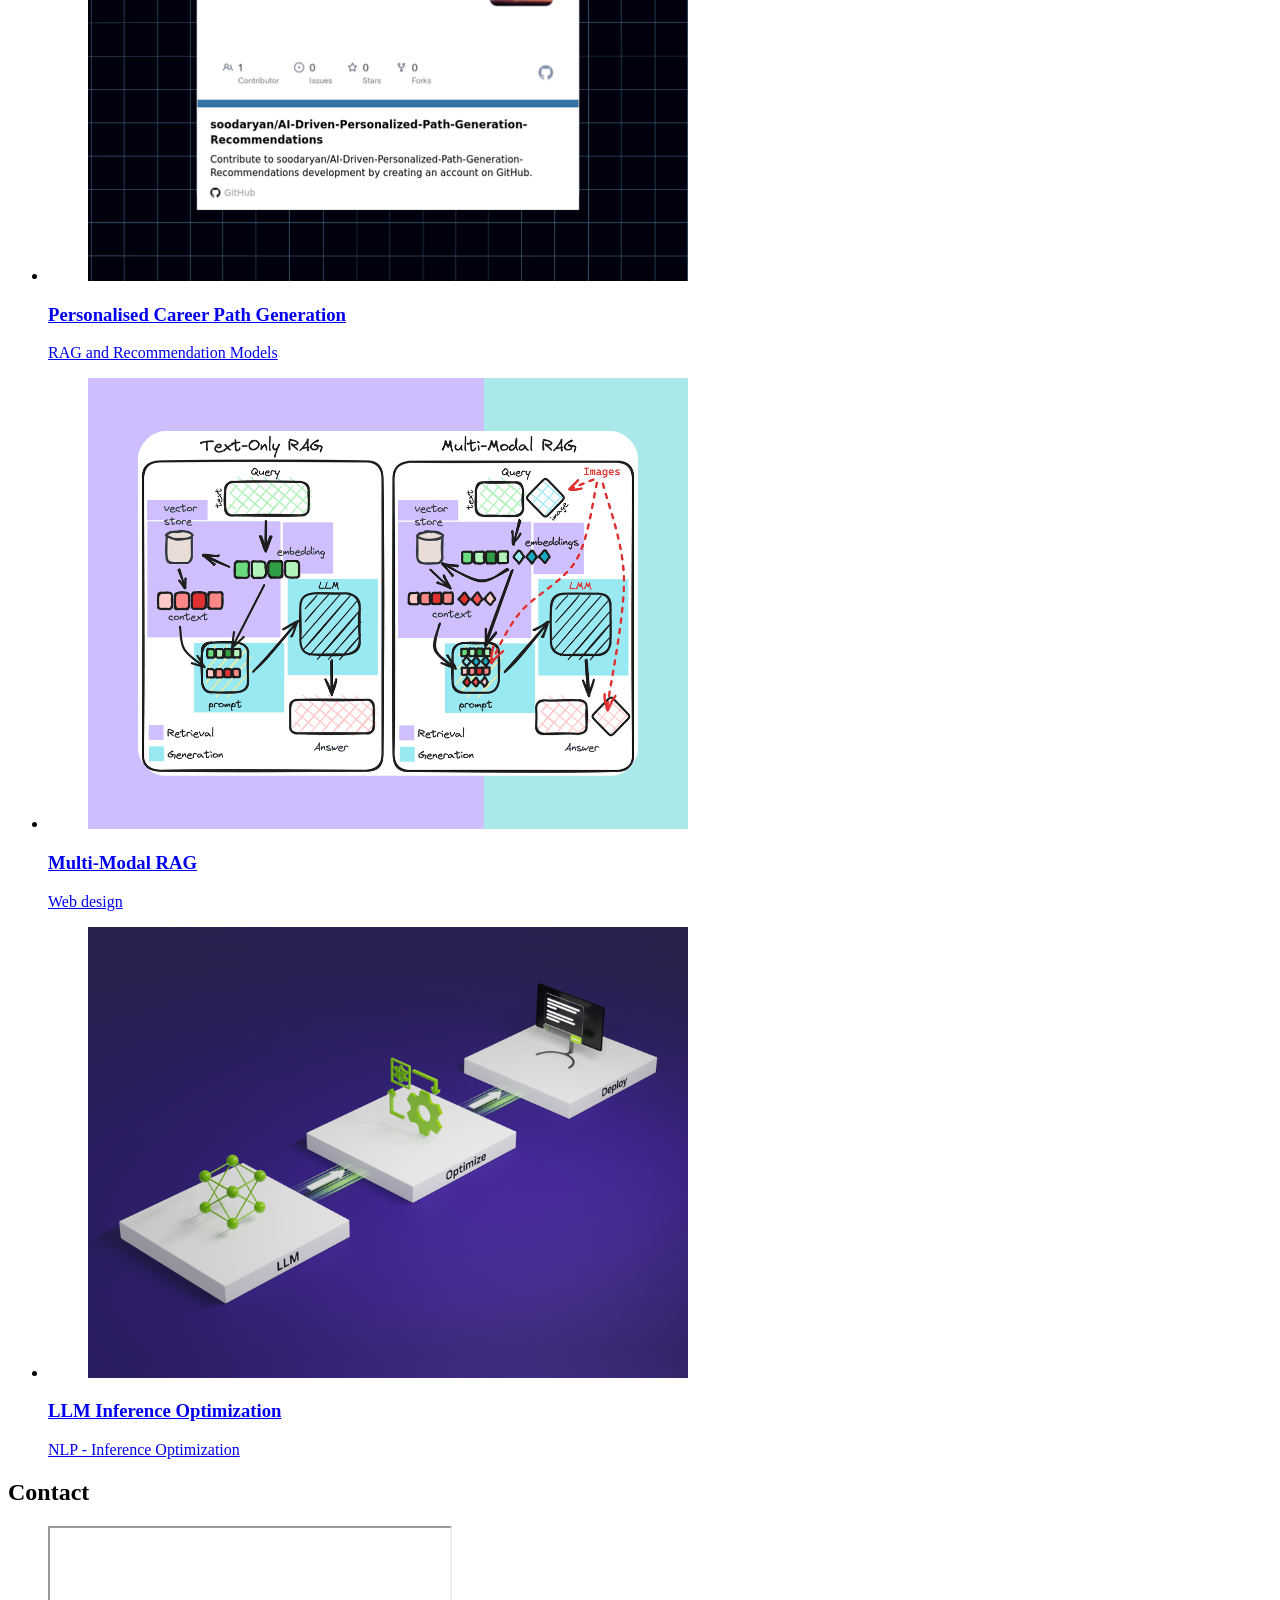
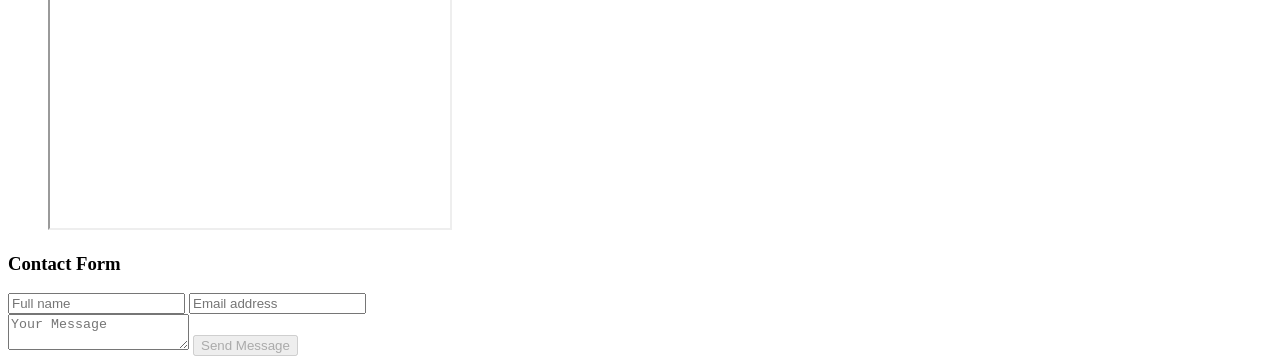
==== commit e3ffdb7c: "portfolio website" ====
--- a/index.html
+++ b/index.html
@@ -5,7 +5,8 @@
   <meta charset="UTF-8">
   <meta http-equiv="X-UA-Compatible" content="IE=edge">
   <meta name="viewport" content="width=device-width, initial-scale=1.0">
-  <title>vCard - Personal Portfolio</title>
+
+  <title>Aryan Sood Portfolio</title>
 
   <!--
     - favicon
@@ -812,7 +813,7 @@
               </li>
 
               <li class="select-item">
-                <button data-select-item>Applications</button>
+                <button data-select-item>Research</button>
               </li>
 
               <li class="select-item">
@@ -879,7 +880,7 @@
               </a>
             </li>
 
-            <li class="project-item  active" data-filter-item data-category="applications">
+            <li class="project-item  active" data-filter-item data-category="research">
               <a href="#">
 
                 <figure class="project-img">
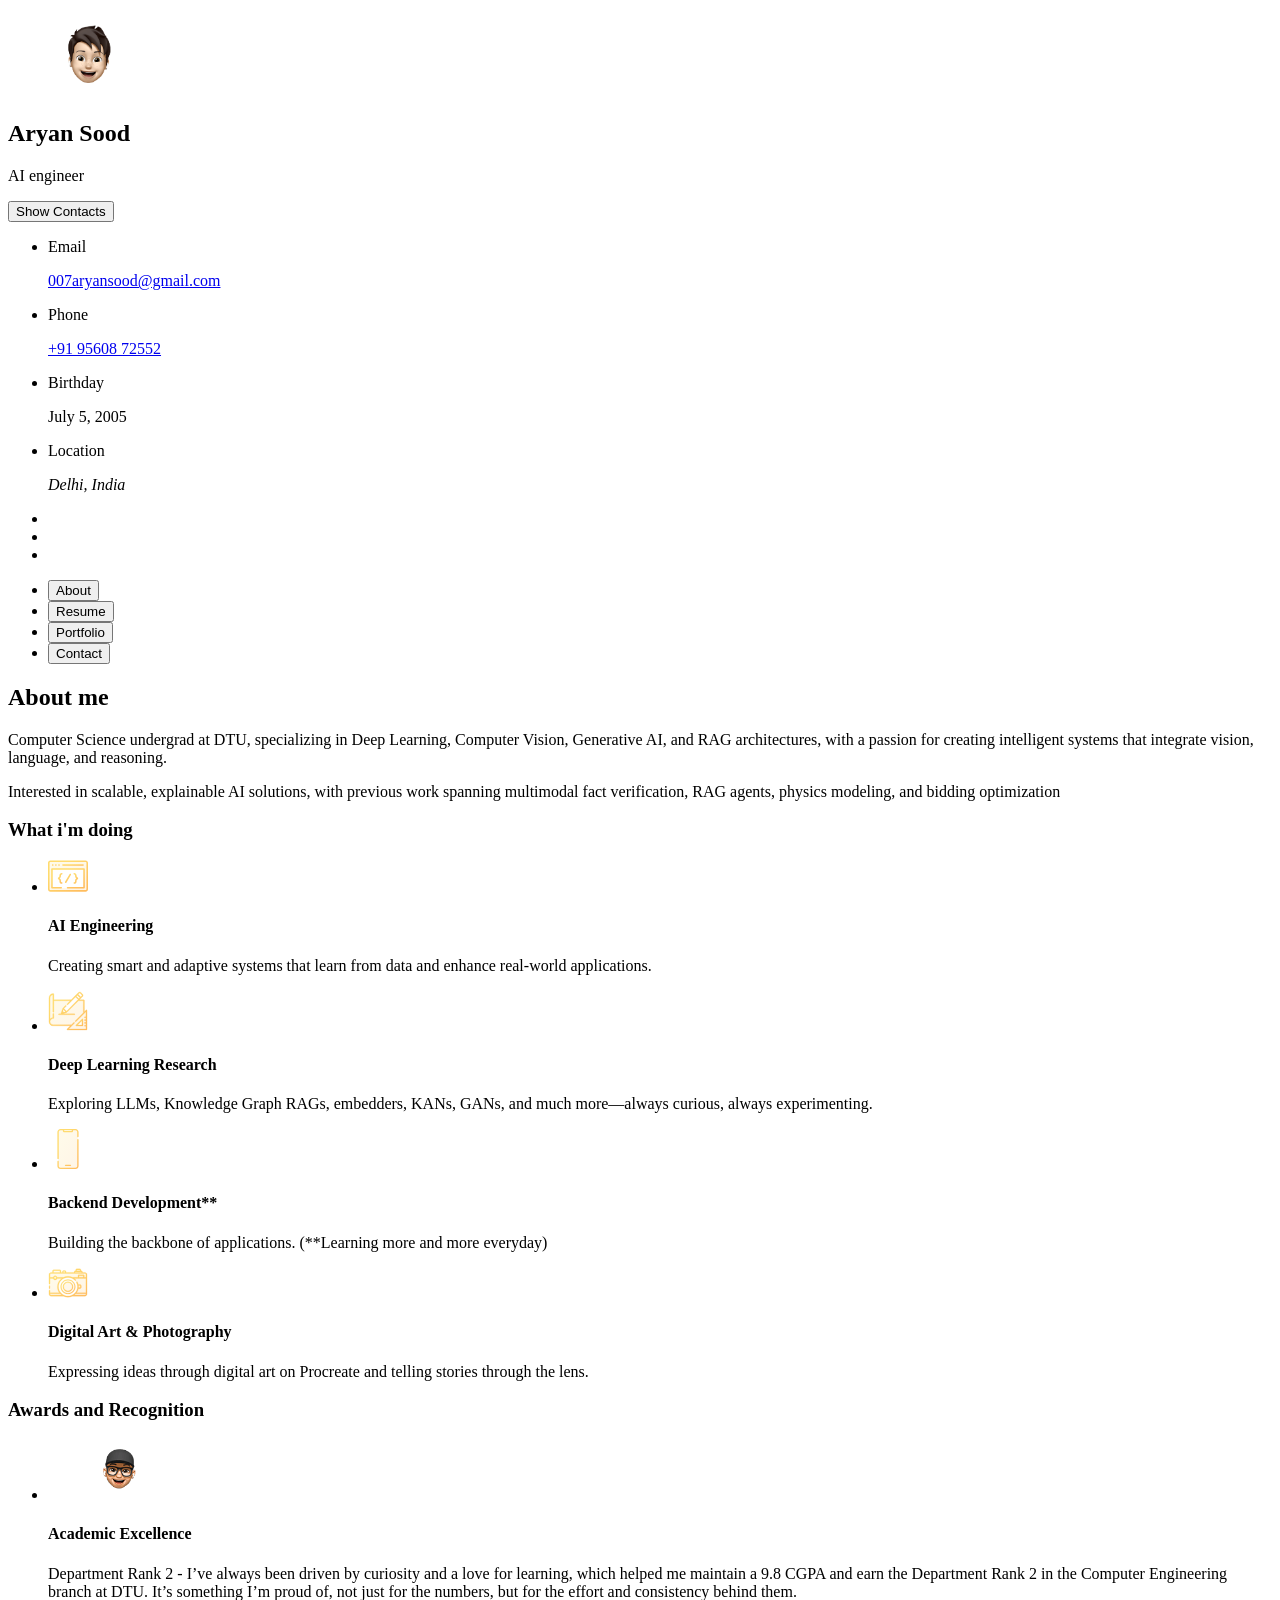
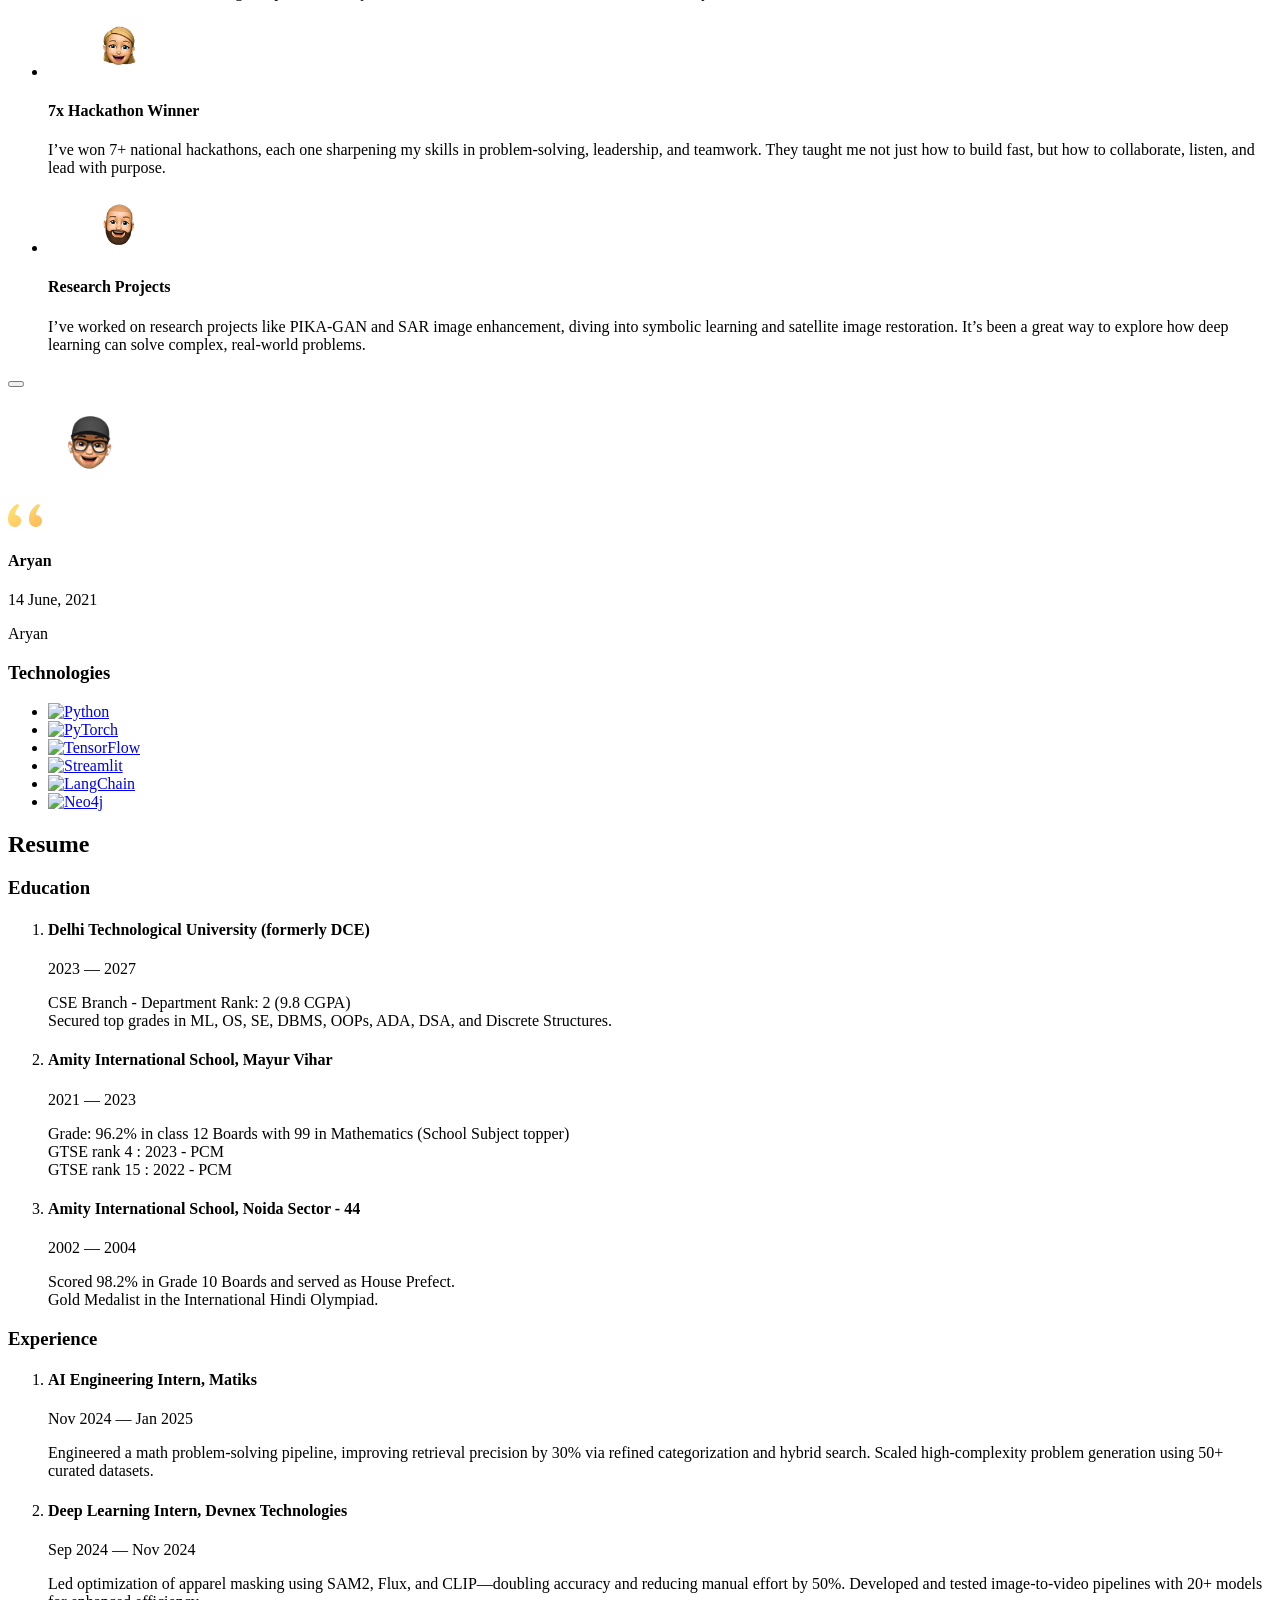
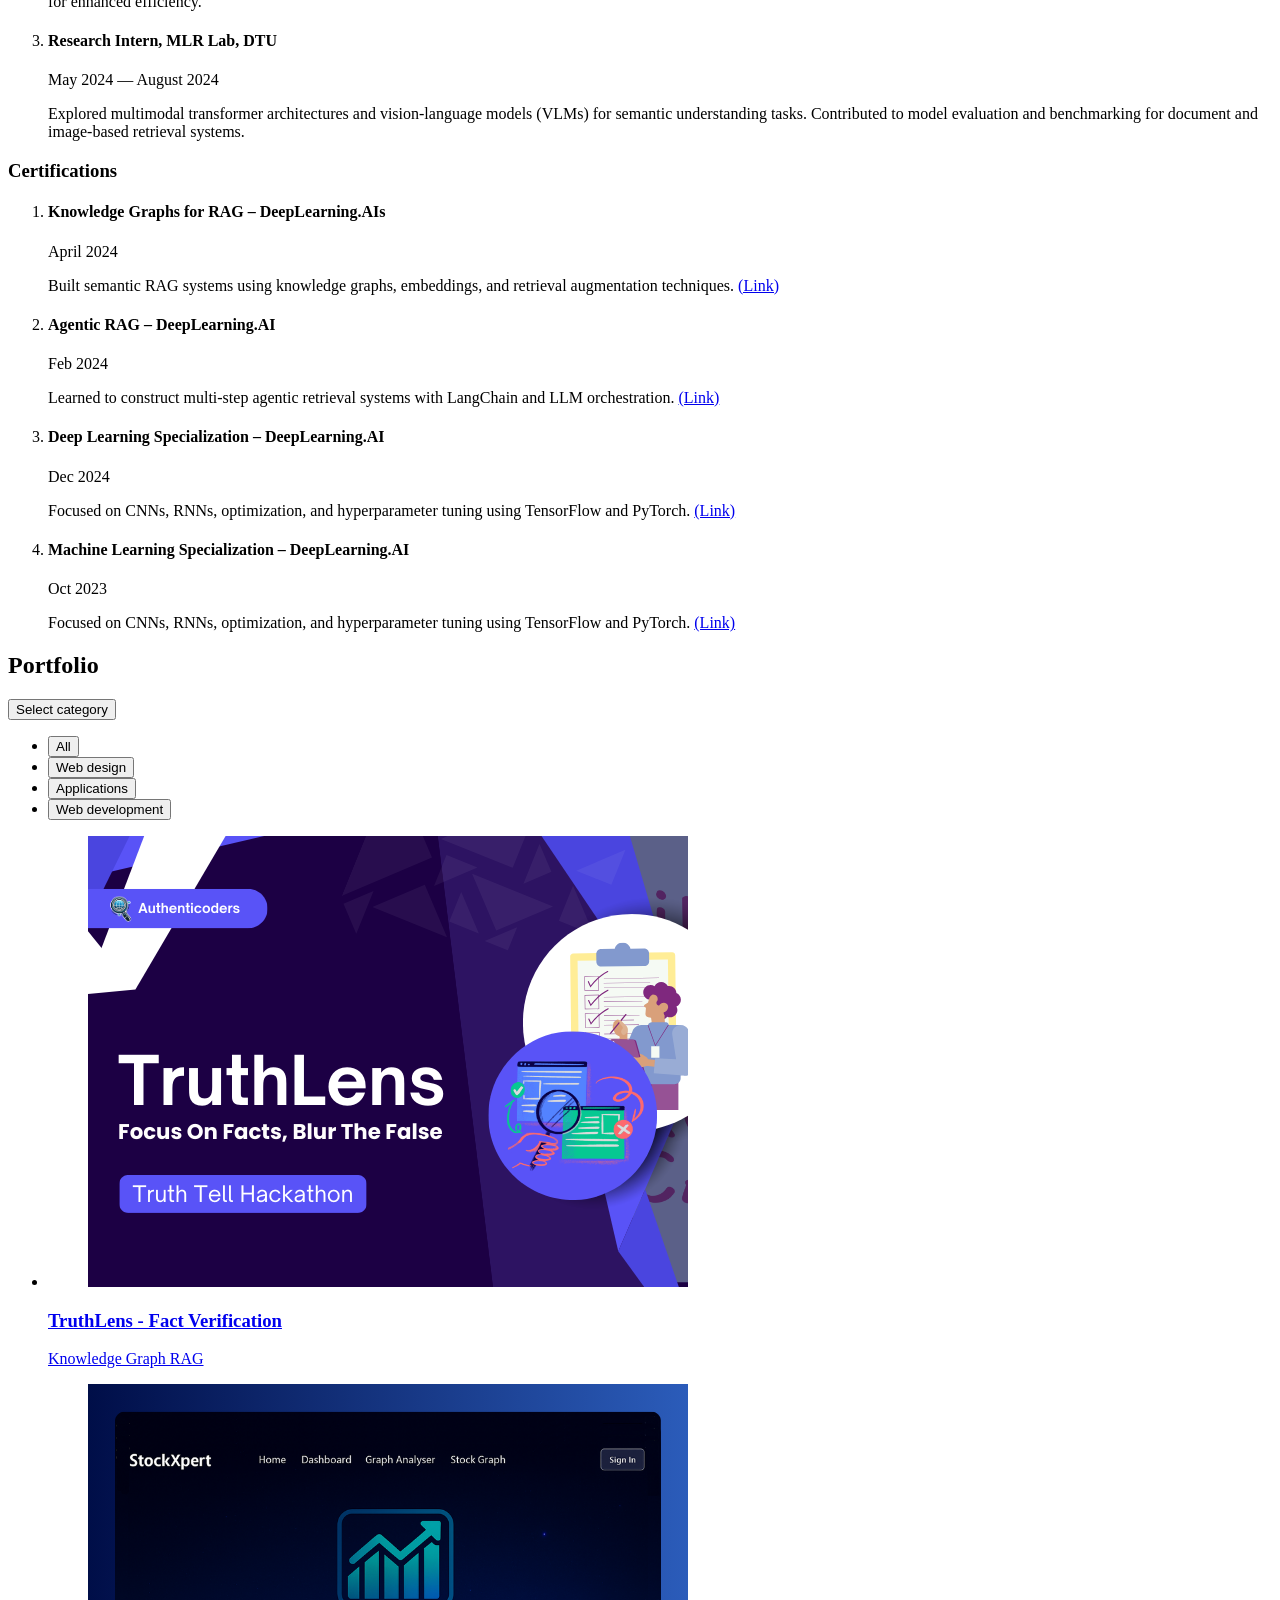
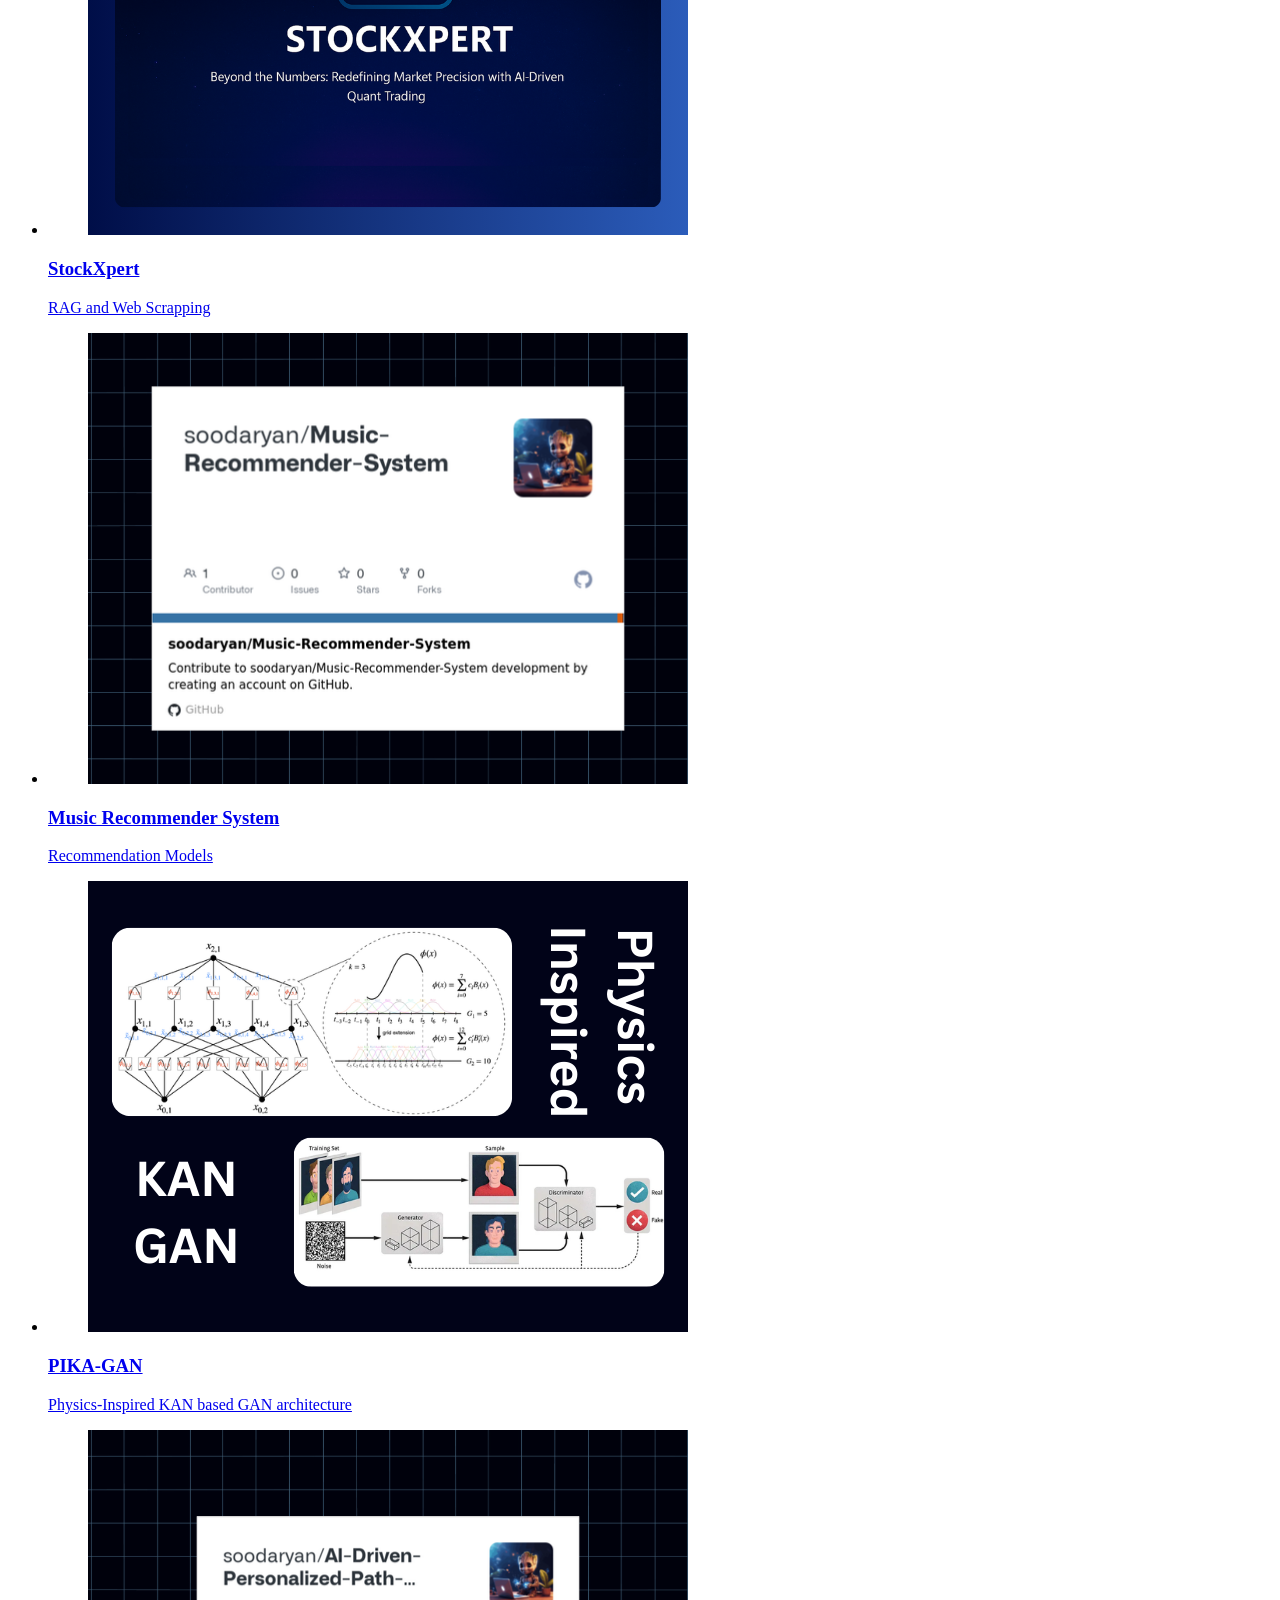
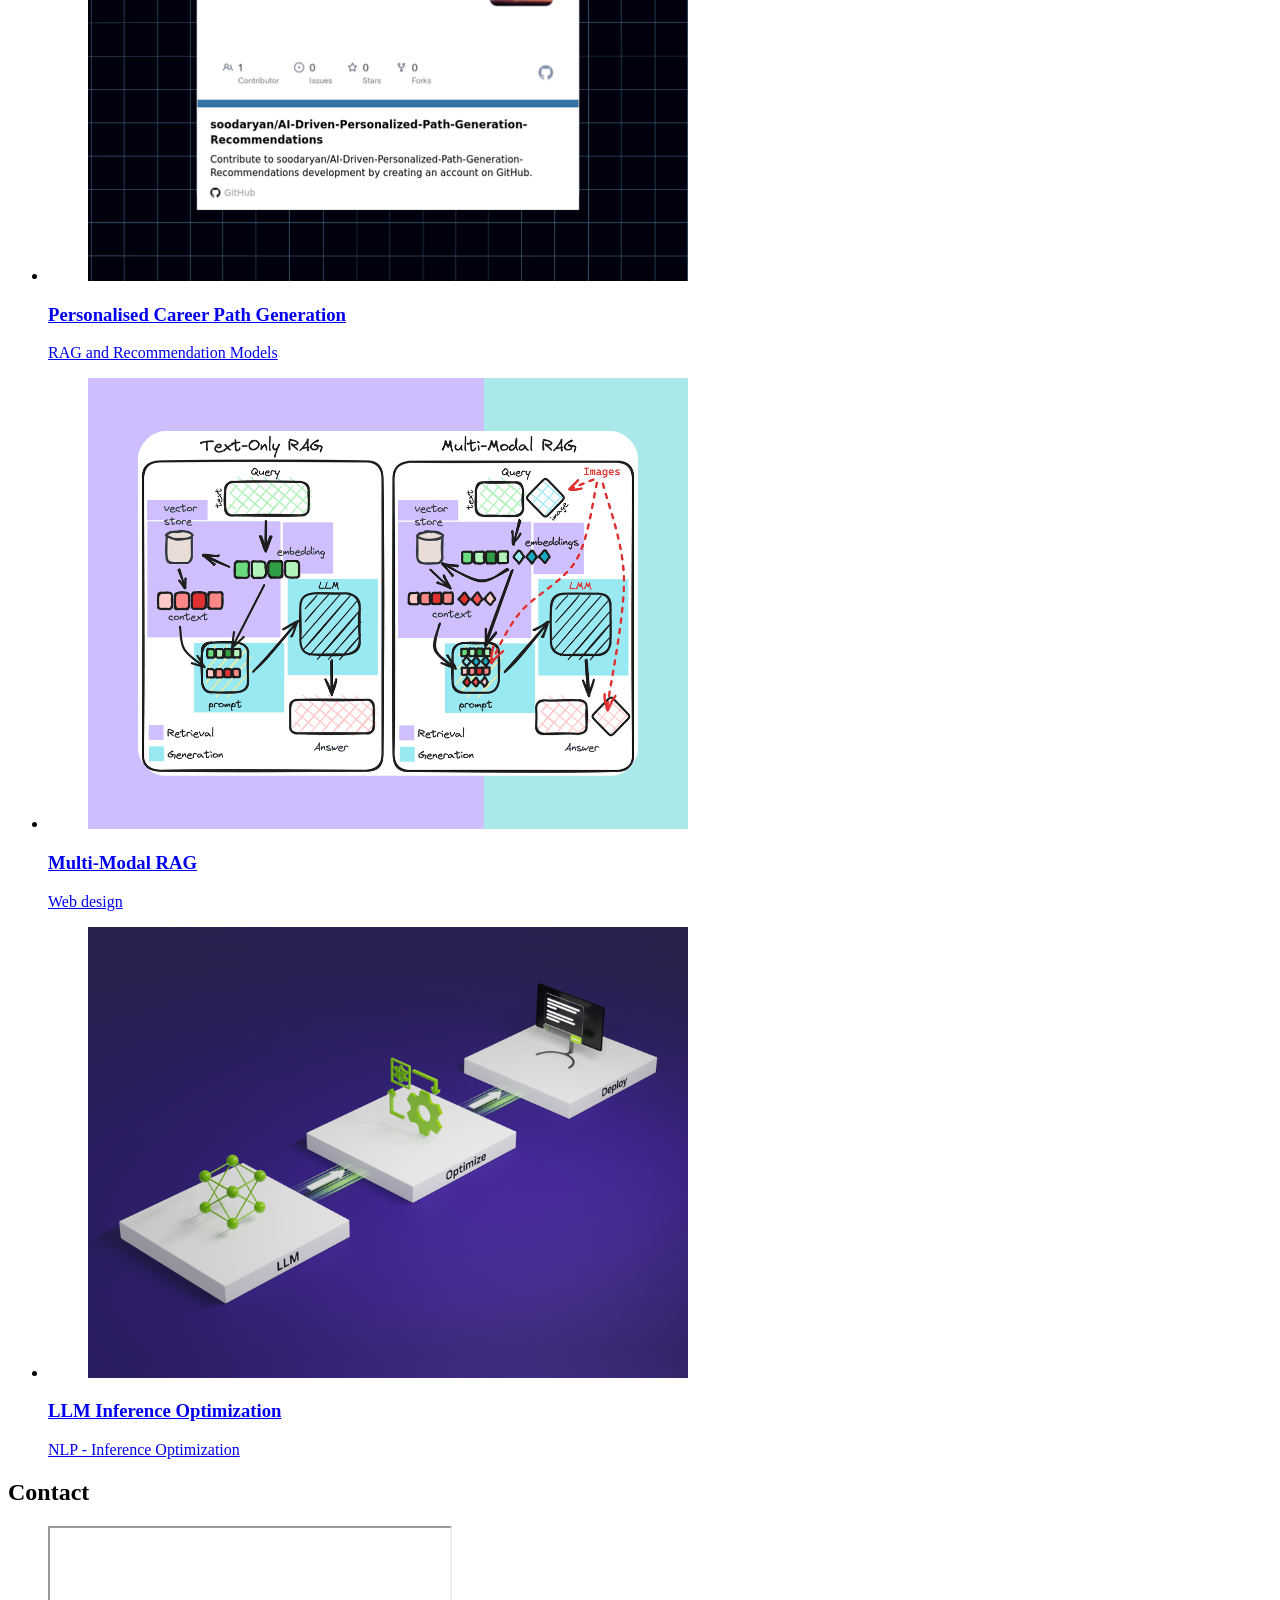
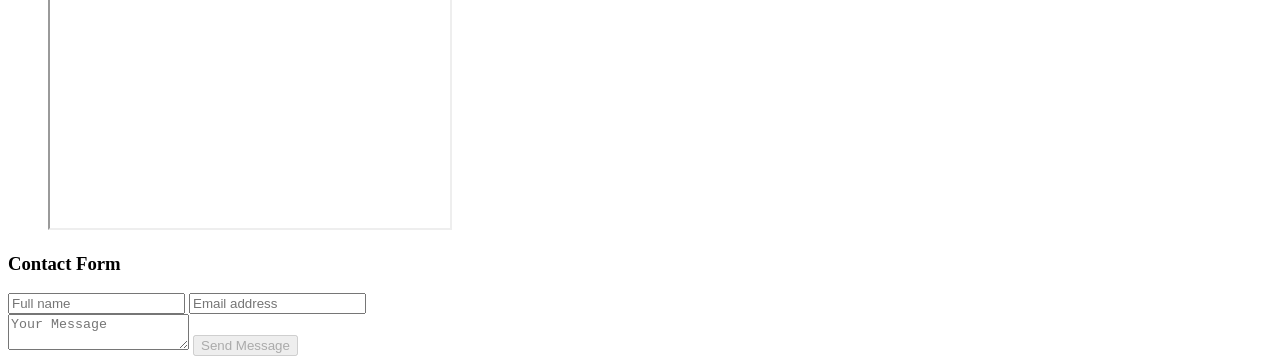
==== commit 84ca621b: "portfolio website" ====
--- a/index.html
+++ b/index.html
@@ -813,7 +813,7 @@
               </li>
 
               <li class="select-item">
-                <button data-select-item>Research</button>
+                <button data-select-item>Applications</button>
               </li>
 
               <li class="select-item">
@@ -880,7 +880,7 @@
               </a>
             </li>
 
-            <li class="project-item  active" data-filter-item data-category="research">
+            <li class="project-item  active" data-filter-item data-category="applications">
               <a href="#">
 
                 <figure class="project-img">
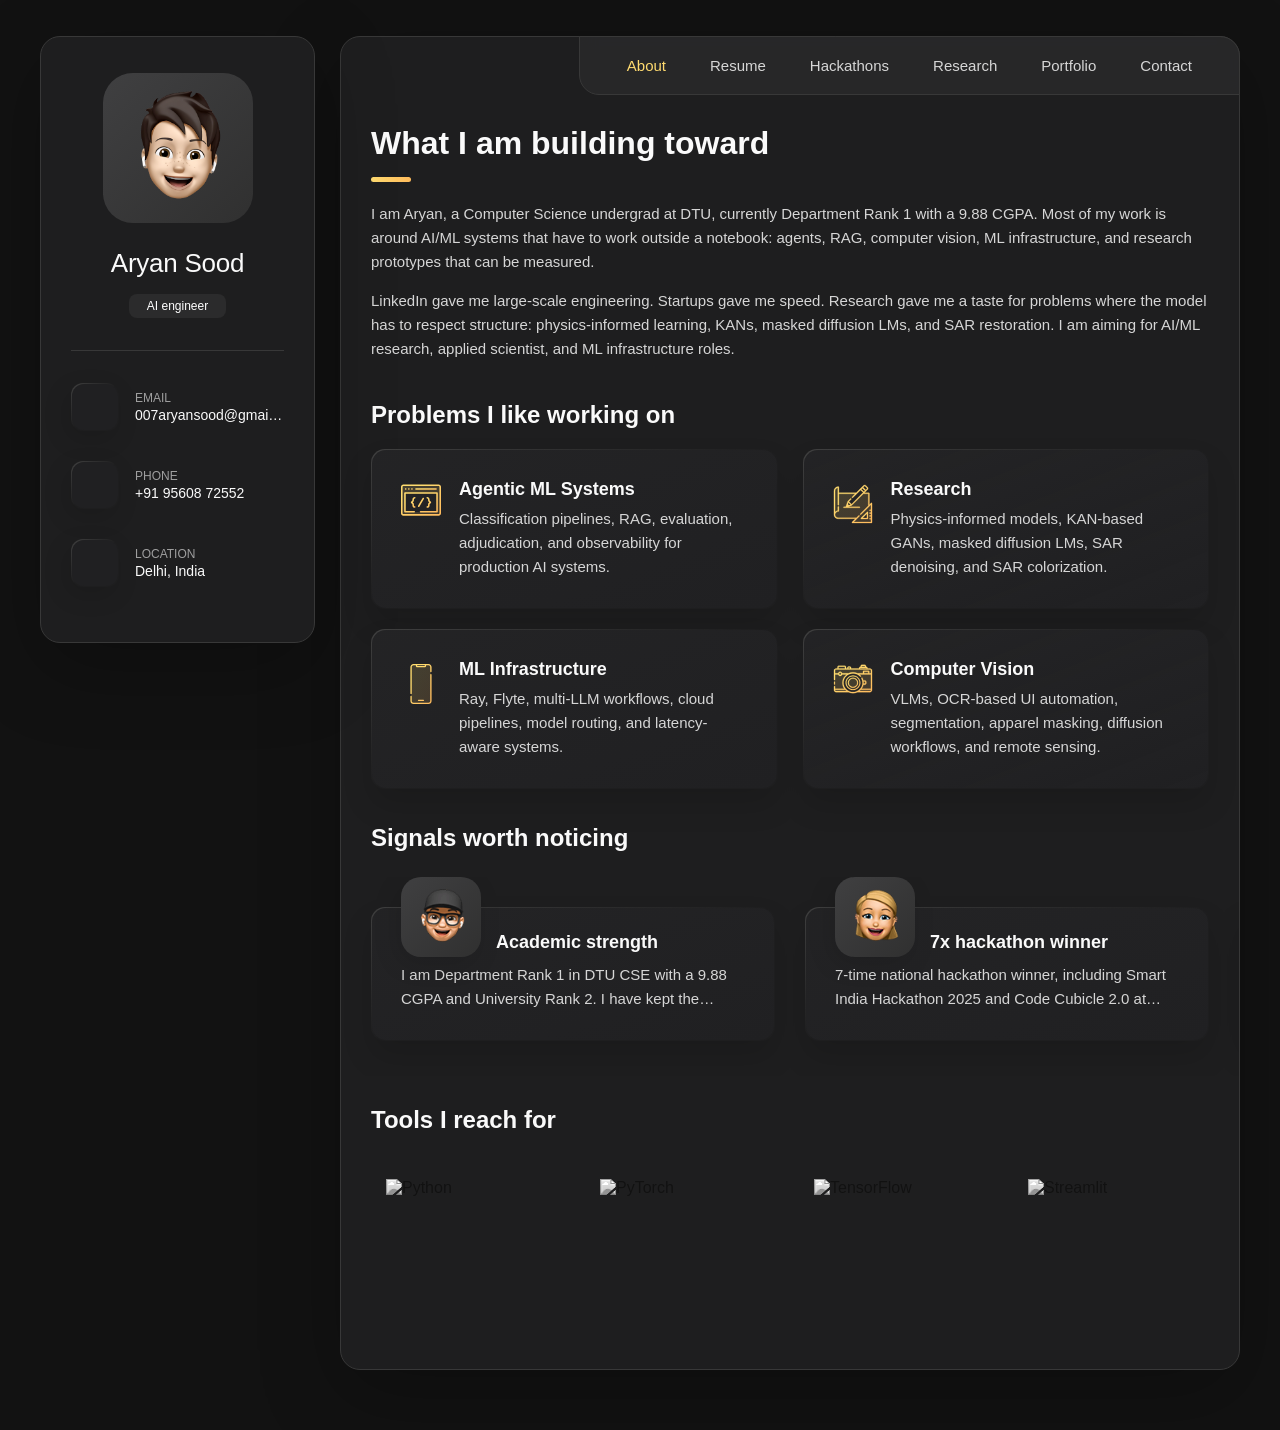
==== commit 721e5d5f: "Update portfolio resume research and hackathon sections" ====
--- a/index.html
+++ b/index.html
@@ -6,7 +6,7 @@
   <meta http-equiv="X-UA-Compatible" content="IE=edge">
   <meta name="viewport" content="width=device-width, initial-scale=1.0">
 
-  <title>Aryan Sood Portfolio</title>
+  <title>Aryan Sood | AI/ML Portfolio</title>
 
   <!--
     - favicon
@@ -64,6 +64,11 @@
 
         <div class="separator"></div>
 
+        <aside class="resume-quick-access sidebar-quick-access" aria-label="Resume quick access" data-resume-quick-wrapper>
+          <span>Quick access</span>
+          <nav data-resume-quick-access></nav>
+        </aside>
+
         <ul class="contacts-list">
 
           <li class="contact-item">
@@ -90,20 +95,6 @@
               <p class="contact-title">Phone</p>
 
               <a href="tel:+919560872552" class="contact-link">+91 95608 72552</a>
-            </div>
-
-          </li>
-
-          <li class="contact-item">
-
-            <div class="icon-box">
-              <ion-icon name="calendar-outline"></ion-icon>
-            </div>
-
-            <div class="contact-info">
-              <p class="contact-title">Birthday</p>
-
-              <time datetime="2005-07-05">July 5, 2005</time>
             </div>
 
           </li>
@@ -179,6 +170,14 @@
           </li>
 
           <li class="navbar-item">
+            <button class="navbar-link" data-nav-link>Hackathons</button>
+          </li>
+
+          <li class="navbar-item">
+            <button class="navbar-link" data-nav-link>Research</button>
+          </li>
+
+          <li class="navbar-item">
             <button class="navbar-link" data-nav-link>Portfolio</button>
           </li>
 
@@ -205,18 +204,19 @@
       <article class="about  active" data-page="about">
 
         <header>
-          <h2 class="h2 article-title">About me</h2>
+          <h2 class="h2 article-title">What I am building toward</h2>
         </header>
 
         <section class="about-text">
           <p>
-            Computer Science undergrad at DTU, specializing in Deep Learning, Computer Vision, Generative AI, 
-            and RAG architectures, with a passion for creating intelligent systems that integrate vision, language, and reasoning.
+            I am Aryan, a Computer Science undergrad at DTU, currently Department Rank 1 with a 9.88 CGPA.
+            Most of my work is around AI/ML systems that have to work outside a notebook: agents, RAG, computer vision, ML infrastructure, and research prototypes that can be measured.
           </p>
 
           <p>
-            Interested in scalable, explainable AI solutions, with previous work spanning multimodal fact verification,
-            RAG agents, physics modeling, and bidding optimization
+            LinkedIn gave me large-scale engineering. Startups gave me speed. Research gave me a taste for problems where the model has to respect structure: physics-informed learning, KANs, masked diffusion LMs, and SAR restoration.
+            I am aiming for AI/ML research, applied scientist, and ML infrastructure roles.
+          </p>
         </section>
 
 
@@ -226,7 +226,7 @@
 
         <section class="service">
 
-          <h3 class="h3 service-title">What i'm doing</h3>
+          <h3 class="h3 service-title">Problems I like working on</h3>
 
           <ul class="service-list">
 
@@ -237,16 +237,15 @@
               </div>
 
               <div class="service-content-box">
-                <h4 class="h4 service-item-title">AI Engineering</h4>
+                <h4 class="h4 service-item-title">Agentic ML Systems</h4>
 
                 <p class="service-item-text">
-                  Creating smart and adaptive systems that learn from data and enhance real-world applications.
-
+                  Classification pipelines, RAG, evaluation, adjudication, and observability for production AI systems.
                 </p>
               </div>
 
             </li>
-            
+
             <li class="service-item">
 
               <div class="service-icon-box">
@@ -255,10 +254,10 @@
               </div>
 
               <div class="service-content-box">
-                <h4 class="h4 service-item-title">Deep Learning Research</h4>
+                <h4 class="h4 service-item-title">Research</h4>
 
                 <p class="service-item-text">
-                  Exploring LLMs, Knowledge Graph RAGs, embedders, KANs, GANs, and much more—always curious, always experimenting.
+                  Physics-informed models, KAN-based GANs, masked diffusion LMs, SAR denoising, and SAR colorization.
                 </p>
               </div>
 
@@ -271,10 +270,10 @@
               </div>
 
               <div class="service-content-box">
-                <h4 class="h4 service-item-title">Backend Development** </h4>
+                <h4 class="h4 service-item-title">ML Infrastructure</h4>
 
                 <p class="service-item-text">
-                  Building the backbone of applications. (**Learning more and more everyday)
+                  Ray, Flyte, multi-LLM workflows, cloud pipelines, model routing, and latency-aware systems.
                 </p>
               </div>
 
@@ -287,10 +286,10 @@
               </div>
 
               <div class="service-content-box">
-                <h4 class="h4 service-item-title">Digital Art & Photography  </h4>
+                <h4 class="h4 service-item-title">Computer Vision</h4>
 
                 <p class="service-item-text">
-                  Expressing ideas through digital art on Procreate and telling stories through the lens.
+                  VLMs, OCR-based UI automation, segmentation, apparel masking, diffusion workflows, and remote sensing.
                 </p>
               </div>
 
@@ -307,7 +306,7 @@
 
         <section class="testimonials">
 
-          <h3 class="h3 testimonials-title">Awards and Recognition</h3>
+          <h3 class="h3 testimonials-title">Signals worth noticing</h3>
 
           <ul class="testimonials-list has-scrollbar">
 
@@ -318,13 +317,12 @@
                   <img src="./assets/images/avatar-1.png" alt="department rank" width="60" data-testimonials-avatar>
                 </figure>
 
-                <h4 class="h4 testimonials-item-title" data-testimonials-title> Academic Excellence</h4>
+                <h4 class="h4 testimonials-item-title" data-testimonials-title>Academic strength</h4>
 
                 <div class="testimonials-text" data-testimonials-text>
                   <p>
-                    Department Rank 2 - I’ve always been driven by curiosity and a love for learning, 
-                    which helped me maintain a 9.8 CGPA and earn the Department Rank 2 in the Computer Engineering branch at DTU. 
-                    It’s something I’m proud of, not just for the numbers, but for the effort and consistency behind them.
+                    I am Department Rank 1 in DTU CSE with a 9.88 CGPA and University Rank 2.
+                    I have kept the transcript strong while building outside coursework.
                   </p>
                 </div>
 
@@ -338,12 +336,13 @@
                   <img src="./assets/images/avatar-2.png" alt="7x Hackathon Winner" width="60" data-testimonials-avatar>
                 </figure>
 
-                <h4 class="h4 testimonials-item-title" data-testimonials-title>7x Hackathon Winner</h4>
+                <h4 class="h4 testimonials-item-title" data-testimonials-title>7x hackathon winner</h4>
 
                 <div class="testimonials-text" data-testimonials-text>
                   <p>
-                    I’ve won 7+ national hackathons, each one sharpening my skills in problem-solving, leadership, and teamwork. 
-                    They taught me not just how to build fast, but how to collaborate, listen, and lead with purpose.
+                    7-time national hackathon winner, including Smart India Hackathon 2025 and Code Cubicle 2.0 at Microsoft.
+                    Also placed 2nd in Adobe Devcraft's real-time bidding challenge.
+                  </p>
                 </div>
 
               </div>
@@ -356,39 +355,18 @@
                   <img src="./assets/images/avatar-4.png" alt="Research Projects" width="60" data-testimonials-avatar>
                 </figure>
 
-                <h4 class="h4 testimonials-item-title" data-testimonials-title>Research Projects</h4>
+                <h4 class="h4 testimonials-item-title" data-testimonials-title>Research under review</h4>
 
                 <div class="testimonials-text" data-testimonials-text>
                   <p>
-                    I’ve worked on research projects like PIKA-GAN and SAR image enhancement, diving 
-                    into symbolic learning and satellite image restoration. It’s been a great way to 
-                    explore how deep learning can solve complex, real-world problems.
+                    Current research includes PIKA-GAN under review in a NeurIPS workshop verifier track,
+                    CorruptLoRA for masked diffusion LMs, and SAR denoising/colorization with GANs.
                   </p>
                 </div>
 
               </div>
             </li>
-<!-- 
-            <li class="testimonials-item">
-              <div class="content-card" data-testimonials-item>
-
-                <figure class="testimonials-avatar-box">
-                  <img src="./assets/images/avatar-3.png" alt="Emily evans" width="60" data-testimonials-avatar>
-                </figure>
-
-                <h4 class="h4 testimonials-item-title" data-testimonials-title>Henry william</h4>
-
-                <div class="testimonials-text" data-testimonials-text>
-                  <p>
-
-                    and is very concerned about the needs of client. Lorem ipsum dolor sit amet, ullamcous cididt
-                    consectetur adipiscing
-                    elit, seds do et eiusmod tempor incididunt ut laborels dolore magnarels alia.
-                  </p>
-                </div>
-
-              </div>
-            </li> -->
+
 
           </ul>
 
@@ -421,7 +399,7 @@
 
               <h4 class="h3 modal-title" data-modal-title>Aryan</h4>
 
-              <time datetime="2021-06-14">14 June, 2021</time>
+              <time datetime="2021-06-14" data-modal-meta>14 June, 2021</time>
 
               <div data-modal-text>
                 <p>
@@ -433,7 +411,7 @@
 
           </section>
 
-        </div> 
+        </div>
 
 
         <!--
@@ -442,7 +420,7 @@
 
         <section class="clients">
 
-          <h3 class="h3 clients-title">Technologies</h3>
+          <h3 class="h3 clients-title">Tools I reach for</h3>
 
           <ul class="clients-list has-scrollbar">
 
@@ -460,7 +438,7 @@
             </li>
 
             <li class="clients-item">
-              <a href="https://www.tensorflow.org/""">
+              <a href="https://www.tensorflow.org/">
                 <img src="https://cdn.jsdelivr.net/gh/devicons/devicon/icons/tensorflow/tensorflow-original.svg" alt="TensorFlow" height="100">
               </a>
             </li>
@@ -481,7 +459,7 @@
               <a href="https://github.com/langchain-ai/langgraph">
                 <img src="https://avatars.githubusercontent.com/u/149220129?s=200&v=4" alt="Neo4j" height="100">
               </a>
-            
+
             </li>
 
           </ul>
@@ -501,10 +479,27 @@
       <article class="resume" data-page="resume">
 
         <header>
-          <h2 class="h2 article-title">Resume</h2>
+          <h2 class="h2 article-title">Timeline</h2>
         </header>
 
-        <section class="timeline">
+        <section class="resume-highlights">
+          <div>
+            <span>CGPA</span>
+            <strong>9.88</strong>
+          </div>
+
+          <div>
+            <span>Internships</span>
+            <strong>6</strong>
+          </div>
+
+          <div>
+            <span>Hackathons</span>
+            <strong>7x winner</strong>
+          </div>
+        </section>
+
+        <section class="timeline" id="resume-education" data-resume-section>
 
           <div class="title-wrapper">
             <div class="icon-box">
@@ -516,43 +511,97 @@
 
           <ol class="timeline-list">
 
-            <li class="timeline-item">
-
-              <h4 class="h4 timeline-item-title">Delhi Technological University (formerly DCE)</h4>
-
-              <span>2023 — 2027</span>
-
-              <p class="timeline-text">
-                CSE Branch - Department Rank: 2 (9.8 CGPA) <br>
-                Secured top grades in ML, OS, SE, DBMS, OOPs, ADA, DSA, and Discrete Structures.
-              </p>
-
-            </li>
-
-            <li class="timeline-item">
-
-              <h4 class="h4 timeline-item-title">Amity International School, Mayur Vihar</h4>
-
-              <span>2021 — 2023</span>
-
-              <p class="timeline-text">
-                Grade: 96.2% in class 12 Boards with 99 in Mathematics (School Subject topper)<br>
-                GTSE rank 4 : 2023 - PCM <br>
-                GTSE rank 15 : 2022 - PCM
-              </p>
-
-            </li>
-
-            <li class="timeline-item">
-
-              <h4 class="h4 timeline-item-title">Amity International School, Noida Sector - 44</h4>
-
-              <span>2002 — 2004</span>
-
-              <p class="timeline-text">
-                Scored 98.2% in Grade 10 Boards and served as House Prefect. <br>
-                Gold Medalist in the International Hindi Olympiad.
-              </p>
+            <li class="timeline-item education-feature">
+
+              <div class="education-card-head">
+                <div>
+                  <h4 class="h4 timeline-item-title"><span aria-hidden="true" class="org-logo"><img src="./assets/images/org-dtu.png" alt=""></span>Delhi Technological University (formerly DCE)</h4>
+
+                  <span>2023 - 2027</span>
+                </div>
+
+                <div class="rank-badge">
+                  <span>Department</span>
+                  <strong>Rank 1</strong>
+                  <button class="transcript-btn" type="button" data-transcript-open aria-haspopup="dialog" aria-controls="transcript-modal">
+                    View semesters
+                  </button>
+                </div>
+              </div>
+
+              <p class="timeline-text">
+                B.Tech in Computer Science, Minor in AI and ML. CGPA 9.88, University Rank 2.
+              </p>
+
+              <div class="semester-strip" aria-label="Semester-wise CGPA">
+                <div>
+                  <span>Sem 1</span>
+                  <strong>9.80</strong>
+                </div>
+
+                <div>
+                  <span>Sem 2</span>
+                  <strong>9.80</strong>
+                </div>
+
+                <div>
+                  <span>Sem 3</span>
+                  <strong>9.83</strong>
+                </div>
+
+                <div>
+                  <span>Sem 4</span>
+                  <strong>9.82</strong>
+                </div>
+
+                <div>
+                  <span>Sem 5</span>
+                  <strong>10.00</strong>
+                </div>
+
+                <div>
+                  <span>Sem 6</span>
+                  <strong>10.00</strong>
+                </div>
+              </div>
+
+            </li>
+
+            <li class="timeline-item">
+
+              <div class="timeline-card-head">
+                <h4 class="h4 timeline-item-title"><span aria-hidden="true" class="org-logo org-logo-amity"><img src="./assets/images/org-amity.png" alt=""></span>Amity International School, Mayur Vihar, Delhi</h4>
+                <span>2021 - 2023</span>
+              </div>
+
+              <p class="timeline-text">
+                PCM with Computer Science. Class XII: 96.2%, with 99 in Mathematics as school subject topper.
+              </p>
+
+              <ul class="education-points">
+                <li>GTSE Rank 4 in 2023, PCM</li>
+                <li>GTSE Rank 15 in 2022, PCM</li>
+                <li>Ex-VMCian</li>
+              </ul>
+
+            </li>
+
+            <li class="timeline-item">
+
+              <div class="timeline-card-head">
+                <h4 class="h4 timeline-item-title"><span aria-hidden="true" class="org-logo org-logo-amity"><img src="./assets/images/org-amity.png" alt=""></span>Amity International School, Noida Sector 44</h4>
+                <span>2009 - 2021</span>
+              </div>
+
+              <p class="timeline-text">
+                Class X: 98.2%. House Prefect and subject topper in Mathematics, Science, and Social Science.
+              </p>
+
+              <ul class="education-points">
+                <li>99 in Hindi Language</li>
+                <li>International Hindi Olympiad gold medal, Grade 10</li>
+                <li>National Hindi Olympiad bronze medal, Grade 9</li>
+              </ul>
 
             </li>
 
@@ -560,60 +609,122 @@
 
         </section>
 
-        <section class="timeline">
+        <div class="modal-container transcript-modal-container" id="transcript-modal" data-transcript-modal-container>
+
+          <div class="overlay" data-transcript-overlay></div>
+
+          <section class="testimonials-modal transcript-modal">
+
+            <button class="modal-close-btn" data-transcript-modal-close>
+              <ion-icon name="close-outline"></ion-icon>
+            </button>
+
+            <div class="modal-content">
+
+              <h4 class="h3 modal-title">DTU semester record</h4>
+
+              <p class="transcript-note">
+                B.Tech CSE with Minor in AI and ML. Current CGPA 9.88, Department Rank 1, University Rank 2.
+              </p>
+
+              <div class="result-card-grid">
+                <div><span>Sem 1</span><strong>9.80</strong></div>
+                <div><span>Sem 2</span><strong>9.80</strong></div>
+                <div><span>Sem 3</span><strong>9.83</strong></div>
+                <div><span>Sem 4</span><strong>9.82</strong></div>
+                <div><span>Sem 5</span><strong>10.00</strong></div>
+                <div><span>Sem 6</span><strong>10.00</strong></div>
+              </div>
+
+            </div>
+
+          </section>
+
+        </div>
+
+        <section class="timeline" id="resume-internships" data-resume-section>
 
           <div class="title-wrapper">
             <div class="icon-box">
               <ion-icon name="book-outline"></ion-icon>
             </div>
-        
-            <h3 class="h3">Experience</h3>
+
+            <h3 class="h3">Internships and work</h3>
           </div>
-        
+
           <ol class="timeline-list">
-        
-            <li class="timeline-item">
-        
-              <h4 class="h4 timeline-item-title">AI Engineering Intern, Matiks</h4>
-        
-              <span>Nov 2024 — Jan 2025</span>
-        
-              <p class="timeline-text">
-                Engineered a math problem-solving pipeline, improving retrieval precision by 30% via refined categorization and hybrid search. Scaled high-complexity problem generation using 50+ curated datasets.
-              </p>
-        
-            </li>
-        
-            <li class="timeline-item">
-        
-              <h4 class="h4 timeline-item-title">Deep Learning Intern, Devnex Technologies</h4>
-        
-              <span>Sep 2024 — Nov 2024</span>
-        
-              <p class="timeline-text">
-                Led optimization of apparel masking using SAM2, Flux, and CLIP—doubling accuracy and reducing manual effort by 50%. Developed and tested image-to-video pipelines with 20+ models for enhanced efficiency.
-              </p>
-        
-            </li>
-
-            <li class="timeline-item">
-
-              <h4 class="h4 timeline-item-title">Research Intern, MLR Lab, DTU</h4>
-        
-              <span>May 2024 — August 2024</span>
-        
-              <p class="timeline-text">
-                Explored multimodal transformer architectures and vision-language models (VLMs) for semantic understanding tasks. Contributed to model evaluation and benchmarking for document and image-based retrieval systems.
-              </p>
-        
-            </li>
-        
-        
+
+            <li class="timeline-item">
+
+              <div class="timeline-card-head">
+                <h4 class="h4 timeline-item-title"><span aria-hidden="true" class="org-logo"><img src="./assets/images/org-linkedin.png" alt=""></span>Software Engineering Intern, LinkedIn</h4>
+                <span>May 2026 - Aug 2026</span>
+              </div>
+
+              <p class="timeline-text">
+                Worked with Trust Content Moderation AI/ML. Built an agentic classification pipeline for 100K+ multimodal posts each week, fine-tuned Qwen-32B, worked on VLM policy classification, and helped move distributed LLM workloads from Flyte to Ray.
+              </p>
+
+            </li>
+
+            <li class="timeline-item">
+
+              <div class="timeline-card-head">
+                <h4 class="h4 timeline-item-title"><span aria-hidden="true" class="org-logo"><img src="./assets/images/org-ramain.png" alt=""></span>CV Platforms Intern, Ramain.ai</h4>
+                <span>Jan 2026 - Mar 2026</span>
+              </div>
+
+              <p class="timeline-text">
+                Built screenshot-understanding workflows with Gemini OCR: text boxes, nearby labels, grouped UI regions, and actions that could fill forms end to end.
+              </p>
+
+            </li>
+
+            <li class="timeline-item">
+
+              <div class="timeline-card-head">
+                <h4 class="h4 timeline-item-title"><span aria-hidden="true" class="org-logo"><img src="./assets/images/org-maven.png" alt=""></span>AI Intern, Maven Finance AI</h4>
+                <span>Nov 2025 - Jan 2026</span>
+              </div>
+
+              <p class="timeline-text">
+                Built RAG over OneDrive files and Outlook emails for finance users. Worked on retrieval quality, token use, latency, and OpenTelemetry traces for debugging.
+              </p>
+
+            </li>
+
+            <li class="timeline-item">
+
+              <div class="timeline-card-head">
+                <h4 class="h4 timeline-item-title"><span aria-hidden="true" class="org-logo"><img src="./assets/images/org-matiks.png" alt=""></span>AI Engineer Intern, Matiks</h4>
+                <span>Nov 2024 - Aug 2025</span>
+              </div>
+
+              <p class="timeline-text">
+                Built math generation and solving systems for 10K+ daily active users. Worked on multi-LLM difficulty ranking across 30+ datasets, hybrid search, SymPy validation, and lower-cost generation.
+              </p>
+
+            </li>
+
+            <li class="timeline-item">
+
+              <div class="timeline-card-head">
+                <h4 class="h4 timeline-item-title"><span aria-hidden="true" class="org-logo"><img src="./assets/images/org-devnex.png" alt=""></span>Deep Learning Intern, Devnex Technologies</h4>
+                <span>Oct 2024 - Jan 2025</span>
+              </div>
+
+              <p class="timeline-text">
+                Worked on apparel masking and image generation with SAM, Grounding DINO, FLUX, Stable Diffusion, and ComfyUI. Reduced masking and generation time from 5 seconds to 1.5 seconds.
+              </p>
+
+            </li>
+
+
           </ol>
-        
-        </section>
-
-<!--         
+
+        </section>
+
+<!--
         <section class="skill">
 
           <h3 class="h3 skills-title">My skills</h3>
@@ -676,23 +787,75 @@
 
         </section> -->
 
-      
-        <section class="timeline">
+        <section class="timeline" id="resume-leadership" data-resume-section>
+
+          <div class="title-wrapper">
+            <div class="icon-box">
+              <ion-icon name="people-outline"></ion-icon>
+            </div>
+
+            <h3 class="h3">Leadership</h3>
+          </div>
+
+          <ol class="timeline-list">
+
+            <li class="timeline-item">
+
+              <h4 class="h4 timeline-item-title"><span aria-hidden="true" class="org-logo"><img src="./assets/images/org-acm.png" alt=""></span>Coordinator, Artificial Intelligence - ACM DTU Student Chapter</h4>
+
+              <span>Jan 2026 - Present</span>
+
+              <p class="timeline-text">
+                Coordinate AI work and student learning inside ACM DTU: practical ML, projects, and peer mentoring.
+              </p>
+
+            </li>
+
+            <li class="timeline-item">
+
+              <h4 class="h4 timeline-item-title"><span aria-hidden="true" class="org-logo"><img src="./assets/images/org-aims.png" alt=""></span>Joint Secretary, AI & ML Society (AIMS), DTU</h4>
+
+              <span>Jun 2025 - Present</span>
+
+              <p class="timeline-text">
+                Mentored students in NLP, agentic workflows, and ML fundamentals. Helped organize BrAInwave 2.0 and led a team that won Smart India Hackathon 2025.
+              </p>
+
+            </li>
+
+            <li class="timeline-item">
+
+              <h4 class="h4 timeline-item-title"><span aria-hidden="true" class="org-logo"><img src="./assets/images/org-dtu.png" alt=""></span>Co-head, Technical Council, DTU</h4>
+
+              <span>Aug 2024 - Dec 2025</span>
+
+              <p class="timeline-text">
+                Organized and managed 14+ hackathons during Invictus, DTU's annual tech fest.
+              </p>
+
+            </li>
+
+          </ol>
+
+        </section>
+
+
+        <section class="timeline" id="resume-courses" data-resume-section>
 
           <div class="title-wrapper">
             <div class="icon-box">
               <ion-icon name="ribbon-outline"></ion-icon>
             </div>
-        
-            <h3 class="h3">Certifications</h3>
+
+            <h3 class="h3">Courses I found useful</h3>
           </div>
-        
+
           <ol class="timeline-list">
-        
-            <li class="timeline-item">
-        
-              <h4 class="h4 timeline-item-title">Knowledge Graphs for RAG – DeepLearning.AIs</h4>
-        
+
+            <li class="timeline-item">
+
+              <h4 class="h4 timeline-item-title">Knowledge Graphs for RAG - DeepLearning.AI</h4>
+
               <span>April 2024</span>
 
               <p class="timeline-text">
@@ -701,13 +864,13 @@
                   (Link)
                 </a>
               </p>
-        
-            </li>
-        
-            <li class="timeline-item">
-        
-              <h4 class="h4 timeline-item-title">Agentic RAG – DeepLearning.AI</h4>
-        
+
+            </li>
+
+            <li class="timeline-item">
+
+              <h4 class="h4 timeline-item-title">Agentic RAG - DeepLearning.AI</h4>
+
               <span>Feb 2024</span>
               <p class="timeline-text">
                 Learned to construct multi-step agentic retrieval systems with LangChain and LLM orchestration.
@@ -715,43 +878,291 @@
                   (Link)
                 </a>
               </p>
-        
-            </li>
-
-            <li class="timeline-item">
-
-              <h4 class="h4 timeline-item-title">Deep Learning Specialization – DeepLearning.AI</h4>
-        
+
+            </li>
+
+            <li class="timeline-item">
+
+              <h4 class="h4 timeline-item-title">Deep Learning Specialization - DeepLearning.AI</h4>
+
               <span>Dec 2024</span>
-        
+
               <p class="timeline-text">
                 Focused on CNNs, RNNs, optimization, and hyperparameter tuning using TensorFlow and PyTorch.
                 <a href="https://coursera.org/share/e49b4bc97c5e86ce126358ed65675793" target="_blank">
                 (Link)
                 </a>
               </p>
-        
-            </li>
-
-
-            <li class="timeline-item">
-
-              <h4 class="h4 timeline-item-title">Machine Learning Specialization – DeepLearning.AI</h4>
-        
+
+            </li>
+
+
+            <li class="timeline-item">
+
+              <h4 class="h4 timeline-item-title">Machine Learning Specialization - DeepLearning.AI</h4>
+
               <span>Oct 2023</span>
-        
+
               <p class="timeline-text">
                 Focused on CNNs, RNNs, optimization, and hyperparameter tuning using TensorFlow and PyTorch.
                 <a href="https://www.coursera.org/account/accomplishments/specialization/certificate/AFXX9H8U5PGL" target="_blank">
                   (Link)
                 </a>
               </p>
-        
-            </li>
-        
+
+            </li>
+
           </ol>
-        
-        </section>
+
+        </section>
+
+        <section class="timeline" id="resume-hackathons" data-resume-section>
+
+          <div class="title-wrapper">
+            <div class="icon-box">
+              <ion-icon name="trophy-outline"></ion-icon>
+            </div>
+
+            <h3 class="h3">Hackathons</h3>
+          </div>
+
+          <ol class="timeline-list">
+
+            <li class="timeline-item">
+
+              <h4 class="h4 timeline-item-title">7-time National Hackathon Winner</h4>
+
+              <span>ML systems, safety tech, RAG, news, bidding, and reinforcement learning</span>
+
+              <p class="timeline-text">
+                I like hackathons because they force the same loop I enjoy in real work: define the problem, build the model, wrap it in something usable, and defend the tradeoff. Selected named results:
+              </p>
+
+              <ul class="education-points hackathon-points">
+                <li>Smart India Hackathon 2025 - National Winner among 1,000+ teams for an offline and online attendance system using Bluetooth and facial recognition.</li>
+                <li>Code Cubicle 2.0 at Microsoft - National Winner for an ML-based women's safety navigation system.</li>
+                <li>Code4Cause - National Winner for an animated news platform that reached 20+ young users.</li>
+                <li>brAInwave - National Winner for a Groq-powered RAG market analysis system on BSE data, reported at 40% better insight efficiency.</li>
+                <li>Adobe Devcraft - 2nd Place in Adobe D-ALP's real-time bidding challenge with 95% accuracy.</li>
+                <li>Silicon Chip Smackdown, APOGEE '24 - Runner-up for a Q-learning Texas Hold'em poker bot.</li>
+              </ul>
+
+            </li>
+
+          </ol>
+
+        </section>
+
+      </article>
+
+
+
+      <!--
+        - #HACKATHONS
+      -->
+
+      <article class="hackathons" data-page="hackathons">
+
+        <header>
+          <h2 class="h2 article-title">Hackathons</h2>
+        </header>
+
+        <section class="about-text hackathon-intro">
+          <p>
+            Hackathons have been my fastest way to test ideas under pressure: build the model, ship the product layer, explain the tradeoff, and make it work before the clock runs out.
+          </p>
+        </section>
+
+        <section class="resume-highlights hackathon-highlights">
+          <div>
+            <span>Record</span>
+            <strong>7x winner</strong>
+          </div>
+
+          <div>
+            <span>SIH 2025</span>
+            <strong>1,000+ teams</strong>
+          </div>
+
+          <div>
+            <span>Adobe Devcraft</span>
+            <strong>95% accuracy</strong>
+          </div>
+        </section>
+
+        <section class="timeline hackathon-timeline">
+
+          <div class="title-wrapper">
+            <div class="icon-box">
+              <ion-icon name="trophy-outline"></ion-icon>
+            </div>
+
+            <h3 class="h3">Named wins and placements</h3>
+          </div>
+
+          <ol class="timeline-list">
+
+            <li class="timeline-item">
+
+              <h4 class="h4 timeline-item-title">Smart India Hackathon 2025 - National Winner</h4>
+
+              <span>Attendance monitoring / 1,000+ competing teams</span>
+
+              <p class="timeline-text">
+                Built an end-to-end offline and online attendance monitoring system using Bluetooth and facial recognition.
+              </p>
+
+            </li>
+
+            <li class="timeline-item">
+
+              <h4 class="h4 timeline-item-title">Code Cubicle 2.0 at Microsoft - National Winner</h4>
+
+              <span>ML-based safety navigation / 200+ teams</span>
+
+              <p class="timeline-text">
+                Developed an ML-based women's safety navigation system and won at Microsoft Office.
+              </p>
+
+            </li>
+
+            <li class="timeline-item">
+
+              <h4 class="h4 timeline-item-title">Code4Cause - National Winner</h4>
+
+              <span>Animated news platform</span>
+
+              <p class="timeline-text">
+                Shipped an animated news platform designed for younger users, with 20+ early users reported in the resume material.
+              </p>
+
+            </li>
+
+            <li class="timeline-item">
+
+              <h4 class="h4 timeline-item-title">brAInwave - National Winner</h4>
+
+              <span>RAG market analysis / 48-hour hackathon</span>
+
+              <p class="timeline-text">
+                Built a Groq-powered RAG market analysis system for BSE data, improving data-insight efficiency by 40% in the resume material.
+              </p>
+
+            </li>
+
+            <li class="timeline-item">
+
+              <h4 class="h4 timeline-item-title">Adobe Devcraft - 2nd Place</h4>
+
+              <span>Real-time bidding challenge by Adobe's D-ALP team</span>
+
+              <p class="timeline-text">
+                Built the OptiBid real-time bidding pipeline and placed 2nd with 95% accuracy.
+              </p>
+
+            </li>
+
+            <li class="timeline-item">
+
+              <h4 class="h4 timeline-item-title">Silicon Chip Smackdown, APOGEE '24 - Runner-up</h4>
+
+              <span>Reinforcement learning poker bot</span>
+
+              <p class="timeline-text">
+                Built a Texas Hold'em poker bot using Q-learning.
+              </p>
+
+            </li>
+
+          </ol>
+
+        </section>
+
+      </article>
+
+
+
+      <!--
+        - #RESEARCH
+      -->
+
+      <article class="research" data-page="research">
+
+        <header>
+          <h2 class="h2 article-title">Research threads</h2>
+        </header>
+
+        <section class="about-text research-summary">
+          <p>
+            My research started with physics-informed neural networks. I later explored KAN-style symbolic modeling, which led into PIKA-GAN.
+            I am most interested in models that expose structure instead of hiding everything inside a black box.
+          </p>
+        </section>
+
+        <section class="timeline research-timeline">
+
+          <div class="title-wrapper">
+            <div class="icon-box">
+              <ion-icon name="flask-outline"></ion-icon>
+            </div>
+
+            <h3 class="h3">What I have been exploring</h3>
+          </div>
+
+          <ol class="timeline-list">
+
+            <li class="timeline-item">
+
+              <h4 class="h4 timeline-item-title">PIKA-GAN - Physics-Inspired Kolmogorov-Arnold GANs</h4>
+
+              <span>Under review - NeurIPS workshop verifier track</span>
+
+              <p class="timeline-text">
+                Built a physics-informed GAN around KANs for inverse kinematics and simulation. Project materials report 23% lower RMSE and 20% higher stability than PINN baselines.
+              </p>
+
+            </li>
+
+            <li class="timeline-item">
+
+              <h4 class="h4 timeline-item-title">CorruptLoRA - Corruption-Guided LoRA for Masked Diffusion LMs</h4>
+
+              <span>Under review - NeurIPS / masked diffusion language models</span>
+
+              <p class="timeline-text">
+                Uses the corruption mask in masked diffusion language models to choose where LoRA residuals are active. The draft reports lower validation loss than random and uniform token selection under the same active-token budget.
+              </p>
+
+            </li>
+
+            <li class="timeline-item">
+
+              <h4 class="h4 timeline-item-title">SAR Denoising and Colorization</h4>
+
+              <span>Pix2Pix GAN / PiggyBack GAN style pipelines</span>
+
+              <p class="timeline-text">
+                Worked on SAR image denoising, colorization, and segmentation. Project materials report PSNR 27.68 and 85.64% targeted segmentation accuracy for the SARVA workflow.
+              </p>
+
+            </li>
+
+            <li class="timeline-item">
+
+              <h4 class="h4 timeline-item-title">PINNs and PIKAN-style Exploration</h4>
+
+              <span>Physics-informed neural networks and KANs</span>
+
+              <p class="timeline-text">
+                Worked through PINNs and KAN-based symbolic modeling before the current papers. That thread shaped how I think about scientific ML.
+              </p>
+
+            </li>
+
+          </ol>
+
+        </section>
+
       </article>
 
 
@@ -765,36 +1176,46 @@
       <article class="portfolio" data-page="portfolio">
 
         <header>
-          <h2 class="h2 article-title">Portfolio</h2>
+          <h2 class="h2 article-title">Projects worth opening</h2>
         </header>
 
+        <section class="about-text project-intro">
+          <p>
+            Start with the title and category. Use the info button for a quick project note, then open the card if you want the repo or demo.
+          </p>
+        </section>
+
         <section class="projects">
 
-          <!-- <ul class="filter-list">
+          <ul class="filter-list">
 
             <li class="filter-item">
               <button class="active" data-filter-btn>All</button>
             </li>
 
             <li class="filter-item">
-              <button data-filter-btn>Web design</button>
+              <button data-filter-btn>Agentic AI</button>
             </li>
 
             <li class="filter-item">
-              <button data-filter-btn>Applications</button>
+              <button data-filter-btn>Research</button>
             </li>
 
             <li class="filter-item">
-              <button data-filter-btn>Web development</button>
-            </li>
-
-          </ul> -->
+              <button data-filter-btn>Computer Vision</button>
+            </li>
+
+            <li class="filter-item">
+              <button data-filter-btn>Optimization</button>
+            </li>
+
+          </ul>
 
           <div class="filter-select-box">
 
             <button class="filter-select" data-select>
 
-              <div class="select-value" data-selecct-value>Select category</div>
+              <div class="select-value" data-select-value>Select category</div>
 
               <div class="select-icon">
                 <ion-icon name="chevron-down"></ion-icon>
@@ -809,175 +1230,221 @@
               </li>
 
               <li class="select-item">
-                <button data-select-item>Web design</button>
+                <button data-select-item>Agentic AI</button>
               </li>
 
               <li class="select-item">
-                <button data-select-item>Applications</button>
+                <button data-select-item>Research</button>
               </li>
 
               <li class="select-item">
-                <button data-select-item>Web development</button>
+                <button data-select-item>Computer Vision</button>
               </li>
 
+              <li class="select-item">
+                <button data-select-item>Optimization</button>
+              </li>
+
             </ul>
 
           </div>
 
           <ul class="project-list">
 
-            <li class="project-item  active" data-filter-item data-category="web design">
-              <a href="https://github.com/soodaryan/TruthLens">
+            <li class="project-item  active" data-filter-item data-category="agentic ai">
+              <div class="project-card">
+
+                <a class="project-main" href="https://github.com/soodaryan/TruthLens">
+
+                  <figure class="project-img">
+                    <img src="./assets/images/project-3.png" alt="TruthLens preview" loading="lazy">
+                  </figure>
+
+                  <h3 class="project-title">TruthLens - Multimodal Fact Verification</h3>
+
+                  <p class="project-category">Knowledge Graph RAG</p>
+
+                </a>
+
+                <button class="project-info-btn" type="button" data-project-info aria-haspopup="dialog" aria-controls="project-info-modal" aria-label="Show TruthLens details">
+                  <ion-icon name="information-circle-outline"></ion-icon>
+                </button>
+
+                <p class="project-description" id="truthlens-details">Knowledge graph + BERT-NLI system for checking multimodal news claims, with 95%+ precision reported in project materials.</p>
+
+              </div>
+            </li>
+
+            <li class="project-item  active" data-filter-item data-category="agentic ai">
+              <div class="project-card">
+
+                <a class="project-main" href="#">
+
+                  <figure class="project-img">
+                    <img src="./assets/images/project-6.png" alt="Synapse preview" loading="lazy">
+                  </figure>
+
+                  <h3 class="project-title">Synapse - Agent Knowledge Infrastructure</h3>
+
+                  <p class="project-category">LangGraph / Neo4j / MCP</p>
+
+                </a>
+
+                <button class="project-info-btn" type="button" data-project-info aria-haspopup="dialog" aria-controls="project-info-modal" aria-label="Show Synapse details">
+                  <ion-icon name="information-circle-outline"></ion-icon>
+                </button>
+
+                <p class="project-description" id="synapse-details">LinkedIn hackathon project that mined merged PRs into 930+ cited knowledge units and auto-resolved 47% of updates.</p>
+
+              </div>
+            </li>
+
+            <li class="project-item  active" data-filter-item data-category="research">
+              <div class="project-card">
+
+                <a class="project-main" href="#">
+
+                  <figure class="project-img">
+                    <img src="./assets/images/project-4.png" alt="PIKA-GAN preview" loading="lazy">
+                  </figure>
+
+                  <h3 class="project-title">PIKA-GAN</h3>
+
+                  <p class="project-category">Physics-Informed KAN-GAN</p>
+
+                </a>
+
+                <button class="project-info-btn" type="button" data-project-info aria-haspopup="dialog" aria-controls="project-info-modal" aria-label="Show PIKA-GAN details">
+                  <ion-icon name="information-circle-outline"></ion-icon>
+                </button>
+
+                <p class="project-description" id="pika-gan-details">Under review in a NeurIPS workshop verifier track. Built for inverse kinematics, simulation, and symbolic physics extraction.</p>
+
+              </div>
+            </li>
+
+            <li class="project-item  active" data-filter-item data-category="research">
+              <div class="project-card">
+
+                <a class="project-main" href="#">
+
+                  <figure class="project-img">
+                    <img src="./assets/images/project-2.png" alt="CorruptLoRA preview" loading="lazy">
+                  </figure>
+
+                  <h3 class="project-title">CorruptLoRA</h3>
+
+                  <p class="project-category">Masked Diffusion LMs</p>
+
+                </a>
+
+                <button class="project-info-btn" type="button" data-project-info aria-haspopup="dialog" aria-controls="project-info-modal" aria-label="Show CorruptLoRA details">
+                  <ion-icon name="information-circle-outline"></ion-icon>
+                </button>
+
+                <p class="project-description" id="corruptlora-details">Token-gated LoRA for masked diffusion language models. Uses the corruption mask to spend adaptation budget where repair happens.</p>
+
+              </div>
+            </li>
+
+            <li class="project-item  active" data-filter-item data-category="computer vision">
+              <div class="project-card">
+
+                <a class="project-main" href="#">
+
+                  <figure class="project-img">
+                    <img src="./assets/images/project-5.png" alt="SARVA preview" loading="lazy">
+                  </figure>
+
+                  <h3 class="project-title">SARVA - SAR Vision Agent</h3>
+
+                  <p class="project-category">SAR Denoising / Colorization</p>
+
+                </a>
+
+                <button class="project-info-btn" type="button" data-project-info aria-haspopup="dialog" aria-controls="project-info-modal" aria-label="Show SARVA details">
+                  <ion-icon name="information-circle-outline"></ion-icon>
+                </button>
+
+                <p class="project-description" id="sarva-details">SAR denoising, colorization, and segmentation with Pix2Pix/PiggyBack GAN style workflows.</p>
+
+              </div>
+            </li>
+
+            <li class="project-item  active" data-filter-item data-category="optimization">
+              <div class="project-card">
+
+                <a class="project-main" href="#">
+
+                  <figure class="project-img">
+                    <img src="./assets/images/project-1.png" alt="OptiBid preview" loading="lazy">
+                  </figure>
+
+                  <h3 class="project-title">OptiBid</h3>
+
+                  <p class="project-category">Real-Time Bidding</p>
+
+                </a>
+
+                <button class="project-info-btn" type="button" data-project-info aria-haspopup="dialog" aria-controls="project-info-modal" aria-label="Show OptiBid details">
+                  <ion-icon name="information-circle-outline"></ion-icon>
+                </button>
+
+                <p class="project-description" id="optibid-details">CTR/CVR bidding pipeline under 2 ms latency and 512 KB memory constraints. Reported 0.96 AUC-ROC.</p>
+
+              </div>
+            </li>
+
+            <li class="project-item  active" data-filter-item data-category="optimization">
+              <div class="project-card">
+
+                <a class="project-main" href="https://github.com/soodaryan/LLM_inference_optimization">
+
+                  <figure class="project-img">
+                    <img src="./assets/images/project-7.png" alt="LLM inference optimization preview" loading="lazy">
+                  </figure>
+
+                  <h3 class="project-title">LLM Inference Optimization</h3>
+
+                  <p class="project-category">Inference Systems</p>
+
+                </a>
+
+                <button class="project-info-btn" type="button" data-project-info aria-haspopup="dialog" aria-controls="project-info-modal" aria-label="Show LLM inference optimization details">
+                  <ion-icon name="information-circle-outline"></ion-icon>
+                </button>
+
+                <p class="project-description" id="llm-inference-details">Optimization work around serving constraints, evaluation, and efficient inference for language-model systems.</p>
+
+              </div>
+            </li>
+<!--
+            <li class="project-item  active" data-filter-item data-category="applications">
+              <a href="#">
 
                 <figure class="project-img">
                   <div class="project-item-icon-box">
                     <ion-icon name="eye-outline"></ion-icon>
                   </div>
 
-                  <img src="./assets/images/project-3.png" alt="fundo" loading="lazy">
+                  <img src="./assets/images/project-8.jpg" alt="task manager" loading="lazy">
                 </figure>
 
-                <h3 class="project-title">TruthLens - Fact Verification</h3>
-
-                <p class="project-category">Knowledge Graph RAG</p>
+                <h3 class="project-title">Task Manager</h3>
+
+                <p class="project-category">Applications</p>
 
               </a>
             </li>
 
             <li class="project-item  active" data-filter-item data-category="web development">
-              <a href="https://devfolio.co/projects/stockxpert-dd5a">
+              <a href="#">
 
                 <figure class="project-img">
                   <div class="project-item-icon-box">
                     <ion-icon name="eye-outline"></ion-icon>
                   </div>
 
-                  <img src="./assets/images/project-1.png" alt="finance" loading="lazy">
-                </figure>
-
-                <h3 class="project-title">StockXpert</h3>
-
-                <p class="project-category">RAG and Web Scrapping</p>
-
-              </a>
-            </li>
-
-            <li class="project-item  active" data-filter-item data-category="web development">
-              <a href="https://github.com/soodaryan/Music-Recommender-System">
-
-                <figure class="project-img">
-                  <div class="project-item-icon-box">
-                    <ion-icon name="eye-outline"></ion-icon>
-                  </div>
-
-                  <img src="./assets/images/project-2.png" alt="orizon" loading="lazy">
-                </figure>
-
-                <h3 class="project-title">Music Recommender System</h3>
-
-                <p class="project-category">Recommendation Models</p>
-
-              </a>
-            </li>
-
-            <li class="project-item  active" data-filter-item data-category="applications">
-              <a href="#">
-
-                <figure class="project-img">
-                  <div class="project-item-icon-box">
-                    <ion-icon name="eye-outline"></ion-icon>
-                  </div>
-
-                  <img src="./assets/images/project-4.png" alt="brawlhalla" loading="lazy">
-                </figure>
-
-                <h3 class="project-title">PIKA-GAN</h3>
-
-                <p class="project-category">Physics-Inspired KAN based GAN architecture</p>
-
-              </a>
-            </li>
-
-            <li class="project-item  active" data-filter-item data-category="web design">
-              <a href="https://github.com/soodaryan/AI-Driven-Personalized-Path-Generation-Recommendations">
-
-                <figure class="project-img">
-                  <div class="project-item-icon-box">
-                    <ion-icon name="eye-outline"></ion-icon>
-                  </div>
-
-                  <img src="./assets/images/project-5.png" alt="dsm." loading="lazy">
-                </figure>
-
-                <h3 class="project-title">Personalised Career Path Generation</h3>
-
-                <p class="project-category">RAG and Recommendation Models</p>
-
-              </a>
-            </li>
-
-            <li class="project-item  active" data-filter-item data-category="web design">
-              <a href="https://github.com/soodaryan/MultiModalRAG">
-
-                <figure class="project-img">
-                  <div class="project-item-icon-box">
-                    <ion-icon name="eye-outline"></ion-icon>
-                  </div>
-
-                  <img src="./assets/images/project-6.png" alt="metaspark" loading="lazy">
-                </figure>
-
-                <h3 class="project-title">Multi-Modal RAG</h3>
-
-                <p class="project-category">Web design</p>
-
-              </a>
-            </li>
-
-            <li class="project-item  active" data-filter-item data-category="web development">
-              <a href="https://github.com/soodaryan/LLM_inference_optimization">
-
-                <figure class="project-img">
-                  <div class="project-item-icon-box">
-                    <ion-icon name="eye-outline"></ion-icon>
-                  </div>
-
-                  <img src="./assets/images/project-7.png" alt="summary" loading="lazy">
-                </figure>
-
-                <h3 class="project-title">LLM Inference Optimization</h3>
-
-                <p class="project-category">NLP - Inference Optimization</p>
-
-              </a>
-            </li>
-<!-- 
-            <li class="project-item  active" data-filter-item data-category="applications">
-              <a href="#">
-
-                <figure class="project-img">
-                  <div class="project-item-icon-box">
-                    <ion-icon name="eye-outline"></ion-icon>
-                  </div>
-
-                  <img src="./assets/images/project-8.jpg" alt="task manager" loading="lazy">
-                </figure>
-
-                <h3 class="project-title">Task Manager</h3>
-
-                <p class="project-category">Applications</p>
-
-              </a>
-            </li>
-
-            <li class="project-item  active" data-filter-item data-category="web development">
-              <a href="#">
-
-                <figure class="project-img">
-                  <div class="project-item-icon-box">
-                    <ion-icon name="eye-outline"></ion-icon>
-                  </div>
-
                   <img src="./assets/images/project-9.png" alt="arrival" loading="lazy">
                 </figure>
 
@@ -991,6 +1458,30 @@
           </ul>
 
         </section>
+
+        <div class="modal-container project-modal-container" id="project-info-modal" data-project-modal-container>
+
+          <div class="overlay" data-project-overlay></div>
+
+          <section class="testimonials-modal project-modal">
+
+            <button class="modal-close-btn" data-project-modal-close>
+              <ion-icon name="close-outline"></ion-icon>
+            </button>
+
+            <div class="modal-content">
+
+              <h4 class="h3 modal-title" data-project-modal-title>Project</h4>
+
+              <div data-project-modal-text>
+                <p></p>
+              </div>
+
+            </div>
+
+          </section>
+
+        </div>
 
       </article>
 
@@ -1002,7 +1493,7 @@
       <article class="contact" data-page="contact">
 
         <header>
-          <h2 class="h2 article-title">Contact</h2>
+          <h2 class="h2 article-title">Let’s talk</h2>
         </header>
 
         <section class="mapbox" data-mapbox>
@@ -1060,4 +1551,4 @@
 
 </body>
 
-</html>+</html>
--- a/assets/css/style.css
+++ b/assets/css/style.css
@@ -0,0 +1,2257 @@
+/*-----------------------------------*\
+  #style.css
+\*-----------------------------------*/
+
+
+/**
+ * copyright 2022 @codewithsadee
+ */
+
+
+
+
+
+/*-----------------------------------*\
+  #CUSTOM PROPERTY
+\*-----------------------------------*/
+
+:root {
+
+  /**
+   * colors
+   */
+
+  /* gradient */
+
+  --bg-gradient-onyx: linear-gradient(
+    to bottom right, 
+    hsl(240, 1%, 25%) 3%, 
+    hsl(0, 0%, 19%) 97%
+  );
+  --bg-gradient-jet: linear-gradient(
+    to bottom right, 
+    hsla(240, 1%, 18%, 0.251) 0%, 
+    hsla(240, 2%, 11%, 0) 100%
+  ), hsl(240, 2%, 13%);
+  --bg-gradient-yellow-1: linear-gradient(
+    to bottom right, 
+    hsl(45, 100%, 71%) 0%, 
+    hsla(36, 100%, 69%, 0) 50%
+  );
+  --bg-gradient-yellow-2: linear-gradient(
+    135deg, 
+    hsla(45, 100%, 71%, 0.251) 0%, 
+    hsla(35, 100%, 68%, 0) 59.86%
+  ), hsl(240, 2%, 13%);
+  --border-gradient-onyx: linear-gradient(
+    to bottom right, 
+    hsl(0, 0%, 25%) 0%, 
+    hsla(0, 0%, 25%, 0) 50%
+  );
+  --text-gradient-yellow: linear-gradient(
+    to right, 
+    hsl(45, 100%, 72%), 
+    hsl(35, 100%, 68%)
+  );
+
+  /* solid */
+
+  --jet: hsl(0, 0%, 22%);
+  --onyx: hsl(240, 1%, 17%);
+  --eerie-black-1: hsl(240, 2%, 13%);
+  --eerie-black-2: hsl(240, 2%, 12%);
+  --smoky-black: hsl(0, 0%, 7%);
+  --white-1: hsl(0, 0%, 100%);
+  --white-2: hsl(0, 0%, 98%);
+  --orange-yellow-crayola: hsl(45, 100%, 72%);
+  --vegas-gold: hsl(45, 54%, 58%);
+  --light-gray: hsl(0, 0%, 84%);
+  --light-gray-70: hsla(0, 0%, 84%, 0.7);
+  --bittersweet-shimmer: hsl(0, 43%, 51%);
+
+  /**
+   * typography
+   */
+
+  /* font-family */
+  --ff-poppins: 'Poppins', sans-serif;
+
+  /* font-size */
+  --fs-1: 24px;
+  --fs-2: 18px;
+  --fs-3: 17px;
+  --fs-4: 16px;
+  --fs-5: 15px;
+  --fs-6: 14px;
+  --fs-7: 13px;
+  --fs-8: 11px;
+
+  /* font-weight */
+  --fw-300: 300;
+  --fw-400: 400;
+  --fw-500: 500;
+  --fw-600: 600;
+
+  /**
+   * shadow
+   */
+  
+  --shadow-1: -4px 8px 24px hsla(0, 0%, 0%, 0.25);
+  --shadow-2: 0 16px 30px hsla(0, 0%, 0%, 0.25);
+  --shadow-3: 0 16px 40px hsla(0, 0%, 0%, 0.25);
+  --shadow-4: 0 25px 50px hsla(0, 0%, 0%, 0.15);
+  --shadow-5: 0 24px 80px hsla(0, 0%, 0%, 0.25);
+
+  /**
+   * transition
+   */
+
+  --transition-1: 0.25s ease;
+  --transition-2: 0.5s ease-in-out;
+
+}
+
+
+
+
+
+/*-----------------------------------*\
+  #RESET
+\*-----------------------------------*/
+
+*, *::before, *::after {
+  margin: 0;
+  padding: 0;
+  box-sizing: border-box;
+}
+
+a { text-decoration: none; }
+
+li { list-style: none; }
+
+img, ion-icon, a, button, time, span { display: block; }
+
+button {
+  font: inherit;
+  background: none;
+  border: none;
+  text-align: left;
+  cursor: pointer;
+}
+
+input, textarea {
+  display: block;
+  width: 100%;
+  background: none;
+  font: inherit;
+}
+
+::selection {
+  background: var(--orange-yellow-crayola);
+  color: var(--smoky-black);
+}
+
+:focus { outline-color: var(--orange-yellow-crayola); }
+
+html { font-family: var(--ff-poppins); }
+
+body { background: var(--smoky-black); }
+
+
+
+
+
+/*-----------------------------------*\
+  #REUSED STYLE
+\*-----------------------------------*/
+
+.sidebar,
+article {
+  background: var(--eerie-black-2);
+  border: 1px solid var(--jet);
+  border-radius: 20px;
+  padding: 15px;
+  box-shadow: var(--shadow-1);
+  z-index: 1;
+}
+
+.separator {
+  width: 100%;
+  height: 1px;
+  background: var(--jet);
+  margin: 16px 0;
+}
+
+.icon-box {
+  position: relative;
+  background: var(--border-gradient-onyx);
+  width: 30px;
+  height: 30px;
+  border-radius: 8px;
+  display: flex;
+  justify-content: center;
+  align-items: center;
+  font-size: 16px;
+  color: var(--orange-yellow-crayola);
+  box-shadow: var(--shadow-1);
+  z-index: 1;
+}
+
+.icon-box::before {
+  content: "";
+  position: absolute;
+  inset: 1px;
+  background: var(--eerie-black-1);
+  border-radius: inherit;
+  z-index: -1;
+}
+
+.icon-box ion-icon { --ionicon-stroke-width: 35px; }
+
+article { display: none; }
+
+article.active {
+  display: block;
+  animation: fade 0.5s ease backwards;
+}
+
+@keyframes fade {
+  0% { opacity: 0; }
+  100% { opacity: 1; }
+}
+
+.h2,
+.h3,
+.h4,
+.h5 {
+  color: var(--white-2);
+  text-transform: capitalize;
+}
+
+.h2 { font-size: var(--fs-1); }
+
+.main-content .h2,
+.main-content .h3,
+.main-content .h4 { text-transform: none; }
+
+
+.h3 { font-size: var(--fs-2); }
+
+.h4 { font-size: var(--fs-4); }
+
+.h5 {
+  font-size: var(--fs-7);
+  font-weight: var(--fw-500);
+}
+
+.article-title {
+  position: relative;
+  padding-bottom: 7px;
+}
+
+.article-title::after {
+  content: "";
+  position: absolute;
+  bottom: 0;
+  left: 0;
+  width: 30px;
+  height: 3px;
+  background: var(--text-gradient-yellow);
+  border-radius: 3px;
+}
+
+.has-scrollbar::-webkit-scrollbar {
+  width: 5px; /* for vertical scrollbar */
+  height: 5px; /* for horizontal scrollbar */
+}
+
+.has-scrollbar::-webkit-scrollbar-track {
+  background: var(--onyx);
+  border-radius: 5px;
+}
+
+.has-scrollbar::-webkit-scrollbar-thumb {
+  background: var(--orange-yellow-crayola);
+  border-radius: 5px;
+}
+
+.has-scrollbar::-webkit-scrollbar-button { width: 20px; }
+
+.content-card {
+  position: relative;
+  background: var(--border-gradient-onyx);
+  padding: 15px;
+  padding-top: 45px;
+  border-radius: 14px;
+  box-shadow: var(--shadow-2);
+  cursor: pointer;
+  z-index: 1;
+}
+
+.content-card::before {
+  content: "";
+  position: absolute;
+  inset: 1px;
+  background: var(--bg-gradient-jet);
+  border-radius: inherit;
+  z-index: -1;
+}
+
+
+
+
+
+/*-----------------------------------*\
+  #MAIN
+\*-----------------------------------*/
+
+main {
+  margin: 15px 12px;
+  margin-bottom: 75px;
+  min-width: 259px;
+}
+
+
+
+
+
+/*-----------------------------------*\
+  #SIDEBAR
+\*-----------------------------------*/
+
+.sidebar {
+  margin-bottom: 15px;
+  max-height: 112px;
+  overflow: hidden;
+  transition: var(--transition-2);
+}
+
+.sidebar.active { max-height: 405px; }
+
+.sidebar-info {
+  position: relative;
+  display: flex;
+  justify-content: flex-start;
+  align-items: center;
+  gap: 15px;
+}
+
+.avatar-box {
+  background: var(--bg-gradient-onyx);
+  border-radius: 20px;
+}
+
+.info-content .name {
+  color: var(--white-2);
+  font-size: var(--fs-3);
+  font-weight: var(--fw-500);
+  letter-spacing: -0.25px;
+  margin-bottom: 10px;
+}
+
+.info-content .title {
+  color: var(--white-1);
+  background: var(--onyx);
+  font-size: var(--fs-8);
+  font-weight: var(--fw-300);
+  width: max-content;
+  padding: 3px 12px;
+  border-radius: 8px;
+}
+
+.info_more-btn {
+  position: absolute;
+  top: -15px;
+  right: -15px;
+  border-radius: 0 15px;
+  font-size: 13px;
+  color: var(--orange-yellow-crayola);
+  background: var(--border-gradient-onyx);
+  padding: 10px;
+  box-shadow: var(--shadow-2);
+  transition: var(--transition-1);
+  z-index: 1;
+}
+
+.info_more-btn::before {
+  content: "";
+  position: absolute;
+  inset: 1px;
+  border-radius: inherit;
+  background: var(--bg-gradient-jet);
+  transition: var(--transition-1);
+  z-index: -1;
+}
+
+.info_more-btn:hover,
+.info_more-btn:focus { background: var(--bg-gradient-yellow-1); }
+
+.info_more-btn:hover::before,
+.info_more-btn:focus::before { background: var(--bg-gradient-yellow-2); }
+
+.info_more-btn span { display: none; }
+
+.sidebar-info_more {
+  opacity: 0;
+  visibility: hidden;
+  transition: var(--transition-2);
+}
+
+.sidebar.active .sidebar-info_more {
+  opacity: 1;
+  visibility: visible;
+}
+
+.contacts-list {
+  display: grid;
+  grid-template-columns: 1fr;
+  gap: 16px;
+}
+
+.contact-item {
+  min-width: 100%;
+  display: flex;
+  align-items: center;
+  gap: 16px;
+}
+
+.contact-info {
+  max-width: calc(100% - 46px);
+  width: calc(100% - 46px);
+}
+
+.contact-title {
+  color: var(--light-gray-70);
+  font-size: var(--fs-8);
+  text-transform: uppercase;
+  margin-bottom: 2px;
+}
+
+.contact-info :is(.contact-link, time, address) {
+  color: var(--white-2);
+  font-size: var(--fs-7);
+}
+
+.contact-info address { font-style: normal; }
+
+.social-list {
+  display: flex;
+  justify-content: flex-start;
+  align-items: center;
+  gap: 15px;
+  padding-bottom: 4px;
+  padding-left: 7px;
+}
+
+.social-item .social-link {
+  color: var(--light-gray-70);
+  font-size: 18px;
+}
+
+
+.social-item .social-link:hover { color: var(--light-gray); }
+
+
+
+
+
+/*-----------------------------------*\
+  #NAVBAR
+\*-----------------------------------*/
+
+.navbar {
+  position: fixed;
+  bottom: 0;
+  left: 0;
+  width: 100%;
+  background: hsla(240, 1%, 17%, 0.75);
+  backdrop-filter: blur(10px);
+  border: 1px solid var(--jet);
+  border-radius: 12px 12px 0 0;
+  box-shadow: var(--shadow-2);
+  z-index: 5;
+}
+
+.navbar-list {
+  display: flex;
+  flex-wrap: wrap;
+  justify-content: center;
+  align-items: center;
+  padding: 0 10px;
+}
+
+.navbar-link {
+  color: var(--light-gray);
+  font-size: var(--fs-8);
+  padding: 20px 7px;
+  transition: color var(--transition-1);
+}
+
+.navbar-link:hover,
+.navbar-link:focus { color: var(--light-gray-70); }
+
+.navbar-link.active { color: var(--orange-yellow-crayola); }
+
+
+
+
+
+/*-----------------------------------*\
+  #ABOUT
+\*-----------------------------------*/
+
+.about .article-title { margin-bottom: 15px; }
+
+.about-text {
+  color: var(--light-gray);
+  font-size: var(--fs-6);
+  font-weight: var(--fw-300);
+  line-height: 1.6;
+}
+
+.about-text p { margin-bottom: 15px; }
+
+
+
+/**
+ * #service 
+ */
+
+.service { margin-bottom: 35px; }
+
+.service-title { margin-bottom: 20px; }
+
+.service-list {
+  display: grid;
+  grid-template-columns: 1fr;
+  gap: 20px;
+}
+
+.service-item {
+  position: relative;
+  background: var(--border-gradient-onyx);
+  padding: 20px;
+  border-radius: 14px;
+  box-shadow: var(--shadow-2);
+  z-index: 1;
+}
+
+.service-item::before {
+  content: "";
+  position: absolute;
+  inset: 1px;
+  background: var(--bg-gradient-jet);
+  border-radius: inherit;
+  z-index: -1;
+}
+
+.service-icon-box { margin-bottom: 10px; }
+
+.service-icon-box img { margin: auto; }
+
+.service-content-box { text-align: center; }
+
+.service-item-title { margin-bottom: 7px; }
+
+.service-item-text {
+  color: var(--light-gray);
+  font-size: var(--fs-6);
+  font-weight: var(--fw-3);
+  line-height: 1.6;
+}
+
+
+/**
+ * #testimonials 
+ */
+
+.testimonials { margin-bottom: 30px; }
+
+.testimonials-title { margin-bottom: 20px; }
+
+.testimonials-list {
+  display: flex;
+  justify-content: flex-start;
+  align-items: flex-start;
+  gap: 15px;
+  margin: 0 -15px;
+  padding: 25px 15px;
+  padding-bottom: 35px;
+  overflow-x: auto;
+  scroll-behavior: smooth;
+  overscroll-behavior-inline: contain;
+  scroll-snap-type: inline mandatory;
+}
+
+.testimonials-item {
+  min-width: 100%;
+  scroll-snap-align: center;
+}
+
+.testimonials-avatar-box {
+  position: absolute;
+  top: 0;
+  left: 0;
+  transform: translate(15px, -25px);
+  background: var(--bg-gradient-onyx);
+  border-radius: 14px;
+  box-shadow: var(--shadow-1);
+}
+
+.testimonials-item-title { margin-bottom: 7px; }
+
+.testimonials-text {
+  color: var(--light-gray);
+  font-size: var(--fs-6);
+  font-weight: var(--fw-300);
+  line-height: 1.6;
+  display: -webkit-box;
+  line-clamp: 4;
+  -webkit-line-clamp: 4;
+  -webkit-box-orient: vertical;
+  overflow: hidden;
+}
+
+
+/**
+ * #testimonials-modal
+ */
+
+.modal-container {
+  position: fixed;
+  top: 0;
+  left: 0;
+  width: 100%;
+  height: 100%;
+  display: flex;
+  justify-content: center;
+  align-items: center;
+  overflow-y: auto;
+  overscroll-behavior: contain;
+  z-index: 20;
+  pointer-events: none;
+  visibility: hidden;
+}
+
+.modal-container::-webkit-scrollbar { display: none; }
+
+.modal-container.active {
+  pointer-events: all;
+  visibility: visible;
+}
+
+.overlay {
+  position: fixed;
+  top: 0;
+  left: 0;
+  width: 100%;
+  height: 100vh;
+  background: hsl(0, 0%, 5%);
+  opacity: 0;
+  visibility: hidden;
+  pointer-events: none;
+  z-index: 1;
+  transition: var(--transition-1);
+}
+
+.overlay.active {
+  opacity: 0.8;
+  visibility: visible;
+  pointer-events: all;
+}
+
+.testimonials-modal {
+  background: var(--eerie-black-2);
+  position: relative;
+  padding: 15px;
+  margin: 15px 12px;
+  border: 1px solid var(--jet);
+  border-radius: 14px;
+  box-shadow: var(--shadow-5);
+  transform: scale(1.2);
+  opacity: 0;
+  transition: var(--transition-1);
+  z-index: 2;
+}
+
+.modal-container.active .testimonials-modal {
+  transform: scale(1);
+  opacity: 1;
+}
+
+.modal-close-btn {
+  position: absolute;
+  top: 15px;
+  right: 15px;
+  background: var(--onyx);
+  border-radius: 8px;
+  width: 32px;
+  height: 32px;
+  display: flex;
+  justify-content: center;
+  align-items: center;
+  color: var(--white-2);
+  font-size: 18px;
+  opacity: 0.7;
+}
+
+.modal-close-btn:hover,
+.modal-close-btn:focus { opacity: 1; }
+
+.modal-close-btn ion-icon { --ionicon-stroke-width: 50px; }
+
+.modal-avatar-box {
+  background: var(--bg-gradient-onyx);
+  width: max-content;
+  border-radius: 14px;
+  margin-bottom: 15px;
+  box-shadow: var(--shadow-2);
+}
+
+.modal-img-wrapper > img { display: none; }
+
+.modal-title { margin-bottom: 4px; }
+
+.modal-content time {
+  font-size: var(--fs-6);
+  color: var(--light-gray-70);
+  font-weight: var(--fw-300);
+  margin-bottom: 10px;
+}
+
+.modal-content p {
+  color: var(--light-gray);
+  font-size: var(--fs-6);
+  font-weight: var(--fw-300);
+  line-height: 1.6;
+}
+
+
+/**
+ * #clients 
+ */
+
+.clients { margin-bottom: 15px; }
+
+.clients-list {
+  display: flex;
+  justify-content: flex-start;
+  align-items: flex-start;
+  gap: 15px;
+  margin: 0 -15px;
+  padding: 25px;
+  padding-bottom: 25px;
+  overflow-x: auto;
+  scroll-behavior: smooth;
+  overscroll-behavior-inline: contain;
+  scroll-snap-type: inline mandatory;
+  scroll-padding-inline: 25px;
+}
+
+.clients-item {
+  min-width: 50%;
+  scroll-snap-align: start;
+}
+
+.clients-item img {
+  width: 100%;
+  filter: grayscale(1);
+  transition: var(--transition-1);
+}
+
+.clients-item img:hover { filter: grayscale(0); }
+
+
+
+
+
+/*-----------------------------------*\
+  #RESUME
+\*-----------------------------------*/
+
+.article-title { margin-bottom: 30px; }
+
+
+/**
+ * education and experience 
+ */
+
+.timeline { margin-bottom: 30px; }
+
+.resume-highlights {
+  display: grid;
+  grid-template-columns: 1fr;
+  gap: 12px;
+  margin-bottom: 32px;
+}
+
+.resume-highlights div {
+  position: relative;
+  background: var(--border-gradient-onyx);
+  border-radius: 14px;
+  padding: 16px;
+  box-shadow: var(--shadow-2);
+  z-index: 1;
+}
+
+.resume-highlights div::before {
+  content: "";
+  position: absolute;
+  inset: 1px;
+  background: var(--bg-gradient-jet);
+  border-radius: inherit;
+  z-index: -1;
+}
+
+.resume-highlights span {
+  color: var(--light-gray-70);
+  font-size: var(--fs-8);
+  text-transform: uppercase;
+  margin-bottom: 6px;
+}
+
+.resume-highlights strong {
+  color: var(--orange-yellow-crayola);
+  font-size: var(--fs-3);
+  font-weight: var(--fw-600);
+  line-height: 1.2;
+}
+
+.resume-quick-access {
+  position: relative;
+  padding: 14px;
+  border-radius: 14px;
+  background: var(--eerie-black-1);
+  border: 1px solid var(--jet);
+  box-shadow: var(--shadow-2);
+}
+
+.resume-quick-access > span {
+  color: var(--light-gray-70);
+  font-size: var(--fs-8);
+  text-transform: uppercase;
+  letter-spacing: 0.5px;
+  margin-bottom: 10px;
+}
+
+.resume-quick-access nav {
+  display: flex;
+  flex-direction: column;
+  gap: 8px;
+}
+
+.resume-quick-access a {
+  flex: 0 0 auto;
+  color: var(--light-gray);
+  font-size: var(--fs-7);
+  padding: 8px 10px;
+  border-radius: 10px;
+  background: var(--onyx);
+  border: 1px solid var(--jet);
+  transition: var(--transition-1);
+}
+
+.resume-quick-access a:hover,
+.resume-quick-access a.active {
+  color: var(--smoky-black);
+  background: var(--orange-yellow-crayola);
+}
+
+.sidebar-quick-access { display: none; }
+
+.sidebar.resume-mode .sidebar-quick-access { display: block; }
+
+.timeline .title-wrapper {
+  display: flex;
+  align-items: center;
+  gap: 15px;
+  margin-bottom: 25px;
+}
+
+.timeline-list {
+  font-size: var(--fs-6);
+  margin-left: 45px;
+}
+
+.timeline-item {
+  position: relative;
+  background: var(--eerie-black-1);
+  border: 1px solid var(--jet);
+  border-radius: 14px;
+  padding: 16px;
+  box-shadow: var(--shadow-2);
+}
+
+.timeline-item:not(:last-child) { margin-bottom: 20px; }
+
+.timeline-item-title {
+  font-size: var(--fs-6);
+  line-height: 1.3;
+  margin-bottom: 7px;
+  text-transform: none;
+}
+
+.org-logo {
+  display: inline-flex;
+  justify-content: center;
+  align-items: center;
+  width: 30px;
+  height: 30px;
+  margin-right: 9px;
+  border-radius: 9px;
+  background: var(--onyx);
+  border: 1px solid var(--jet);
+  box-shadow: var(--shadow-1);
+  vertical-align: middle;
+  overflow: hidden;
+}
+
+.org-logo img {
+  width: 22px;
+  height: 22px;
+  object-fit: contain;
+}
+
+.org-logo-amity img {
+  width: 26px;
+  height: 26px;
+}
+
+.timeline-list span {
+  color: var(--vegas-gold);
+  font-weight: var(--fw-400);
+  line-height: 1.6;
+}
+
+.timeline-item:not(:last-child)::before {
+  content: "";
+  position: absolute;
+  top: -25px;
+  left: -30px;
+  width: 1px;
+  height: calc(100% + 50px);
+  background: var(--jet);
+}
+
+.timeline-item::after {
+  content: "";
+  position: absolute;
+  top: 5px;
+  left: -33px;
+  height: 6px;
+  width: 6px;
+  background: var(--text-gradient-yellow);
+  border-radius: 50%;
+  box-shadow: 0 0 0 4px var(--jet);
+  z-index: 2;
+}
+
+.timeline-text {
+  color: var(--white-2);
+  font-weight: var(--fw-400);
+  line-height: 1.6;
+}
+
+.timeline-card-head {
+  display: flex;
+  justify-content: space-between;
+  gap: 16px;
+  align-items: flex-start;
+  margin-bottom: 7px;
+}
+
+.timeline-card-head .timeline-item-title { margin-bottom: 0; }
+
+.timeline-card-head > span {
+  flex-shrink: 0;
+  text-align: right;
+  font-size: var(--fs-7);
+}
+
+.timeline-text a {
+  color: var(--orange-yellow-crayola);
+  display: inline-block;
+  margin-left: 6px;
+}
+
+.education-points {
+  display: flex;
+  flex-wrap: wrap;
+  gap: 8px;
+  margin-top: 12px;
+}
+
+.education-points li {
+  color: var(--light-gray);
+  font-size: var(--fs-7);
+  line-height: 1.4;
+  padding: 7px 10px;
+  border: 1px solid var(--jet);
+  border-radius: 10px;
+  background: var(--onyx);
+}
+
+.hackathon-points {
+  display: grid;
+  grid-template-columns: 1fr;
+}
+
+
+.education-card-head {
+  display: flex;
+  justify-content: space-between;
+  gap: 16px;
+  align-items: flex-start;
+  margin-bottom: 8px;
+}
+
+.rank-badge {
+  min-width: 118px;
+  padding: 10px 12px;
+  border-radius: 12px;
+  background: var(--border-gradient-onyx);
+  text-align: center;
+  box-shadow: var(--shadow-1);
+}
+
+.rank-badge span {
+  display: block;
+  color: var(--light-gray-70);
+  font-size: var(--fs-8);
+  line-height: 1.2;
+  margin-bottom: 3px;
+}
+
+.rank-badge strong {
+  color: var(--orange-yellow-crayola);
+  font-size: var(--fs-6);
+  font-weight: var(--fw-600);
+  line-height: 1.2;
+}
+
+.transcript-btn {
+  width: 100%;
+  margin-top: 8px;
+  padding: 6px 8px;
+  border-radius: 8px;
+  color: var(--orange-yellow-crayola);
+  background: var(--onyx);
+  font-size: var(--fs-8);
+  box-shadow: var(--shadow-1);
+}
+
+.transcript-btn:hover,
+.transcript-btn:focus { background: var(--jet); }
+
+.semester-strip {
+  display: grid;
+  grid-template-columns: repeat(3, 1fr);
+  gap: 8px;
+  margin-top: 14px;
+}
+
+.semester-strip div {
+  padding: 10px 8px;
+  border-radius: 10px;
+  background: var(--onyx);
+  border: 1px solid var(--jet);
+  text-align: center;
+}
+
+.semester-strip span {
+  color: var(--light-gray-70);
+  font-size: var(--fs-8);
+  margin-bottom: 4px;
+}
+
+.semester-strip strong {
+  color: var(--white-2);
+  font-size: var(--fs-6);
+  font-weight: var(--fw-500);
+}
+
+.transcript-modal .modal-content { width: 100%; }
+
+.transcript-note {
+  color: var(--light-gray);
+  font-size: var(--fs-6);
+  line-height: 1.6;
+  margin-bottom: 18px;
+}
+
+.result-card-grid {
+  display: grid;
+  grid-template-columns: repeat(2, 1fr);
+  gap: 10px;
+}
+
+.result-card-grid div {
+  position: relative;
+  padding: 14px 12px;
+  border-radius: 12px;
+  background: var(--border-gradient-onyx);
+  text-align: center;
+  box-shadow: var(--shadow-2);
+  z-index: 1;
+}
+
+.result-card-grid div::before {
+  content: "";
+  position: absolute;
+  inset: 1px;
+  background: var(--bg-gradient-jet);
+  border-radius: inherit;
+  z-index: -1;
+}
+
+.result-card-grid span {
+  color: var(--light-gray-70);
+  font-size: var(--fs-8);
+  margin-bottom: 5px;
+}
+
+.result-card-grid strong {
+  color: var(--orange-yellow-crayola);
+  font-size: var(--fs-3);
+  font-weight: var(--fw-600);
+}
+
+
+/**
+ * skills 
+ */
+
+.skills-title { margin-bottom: 20px; }
+
+.skills-list { padding: 20px; }
+
+
+.skills-item:not(:last-child) { margin-bottom: 15px; }
+
+.skill .title-wrapper {
+  display: flex;
+  align-items: center;
+  gap: 5px;
+  margin-bottom: 8px;
+}
+
+.skill .title-wrapper data {
+  color: var(--light-gray);
+  font-size: var(--fs-7);
+  font-weight: var(--fw-300);
+}
+
+.skill-progress-bg {
+  background: var(--jet);
+  width: 100%;
+  height: 8px;
+  border-radius: 10px;
+}
+
+.skill-progress-fill {
+  background: var(--text-gradient-yellow);
+  height: 100%;
+  border-radius: inherit;
+}
+
+
+
+
+
+/*-----------------------------------*\
+  #PORTFOLIO
+\*-----------------------------------*/
+
+.filter-list { display: none; }
+
+.filter-select-box {
+  position: relative;
+  margin-bottom: 25px;
+}
+
+.filter-select {
+  background: var(--eerie-black-2);
+  color: var(--light-gray);
+  display: flex;
+  justify-content: space-between;
+  align-items: center;
+  width: 100%;
+  padding: 12px 16px;
+  border: 1px solid var(--jet);
+  border-radius: 14px;
+  font-size: var(--fs-6);
+  font-weight: var(--fw-300);
+}
+
+.filter-select.active .select-icon { transform: rotate(0.5turn); }
+
+.select-list {
+  background: var(--eerie-black-2);
+  position: absolute;
+  top: calc(100% + 6px);
+  width: 100%;
+  padding: 6px;
+  border: 1px solid var(--jet);
+  border-radius: 14px;
+  z-index: 2;
+  opacity: 0;
+  visibility: hidden;
+  pointer-events: none;
+  transition: 0.15s ease-in-out;
+}
+
+.filter-select.active + .select-list {
+  opacity: 1;
+  visibility: visible;
+  pointer-events: all;
+}
+
+.select-item button {
+  background: var(--eerie-black-2);
+  color: var(--light-gray);
+  font-size: var(--fs-6);
+  font-weight: var(--fw-300);
+  text-transform: capitalize;
+  width: 100%;
+  padding: 8px 10px;
+  border-radius: 8px;
+}
+
+.select-item button:hover { --eerie-black-2: hsl(240, 2%, 20%); }
+
+.project-list {
+  display: grid;
+  grid-template-columns: 1fr;
+  gap: 30px;
+  margin-bottom: 10px;
+}
+
+.project-item { display: none; }
+
+.project-item.active {
+  display: block;
+  animation: scaleUp 0.25s ease forwards;
+}
+
+@keyframes scaleUp {
+  0% { transform: scale(0.5); }
+  100% { transform: scale(1); }
+}
+
+.project-card {
+  position: relative;
+  padding-bottom: 16px;
+}
+
+.project-main { width: 100%; }
+
+.project-img {
+  position: relative;
+  width: 100%;
+  height: 200px;
+  border-radius: 16px;
+  overflow: hidden;
+  margin-bottom: 15px;
+}
+
+.project-img::before {
+  content: "";
+  position: absolute;
+  top: 0;
+  left: 0;
+  width: 100%;
+  height: 100%;
+  background: transparent;
+  z-index: 1;
+  transition: var(--transition-1);
+}
+
+.project-main:hover .project-img::before { background: hsla(0, 0%, 0%, 0.5); }
+
+.project-item-icon-box {
+  --scale: 0.8;
+
+  background: var(--jet);
+  color: var(--orange-yellow-crayola);
+  position: absolute;
+  top: 50%;
+  left: 50%;
+  transform: translate(-50%, -50%) scale(var(--scale));
+  font-size: 20px;
+  padding: 18px;
+  border-radius: 12px;
+  opacity: 0;
+  z-index: 1;
+  transition: var(--transition-1);
+}
+
+.project-main:hover .project-item-icon-box {
+  --scale: 1;
+  opacity: 1;
+}
+
+.project-item-icon-box ion-icon { --ionicon-stroke-width: 50px; }
+
+.project-img img {
+  width: 100%;
+  height: 100%;
+  object-fit: cover;
+  transition: var(--transition-1);
+}
+
+.project-main:hover img { transform: scale(1.1); }
+
+.project-title,
+.project-category { margin-left: 10px; }
+
+.project-title {
+  color: var(--white-2);
+  font-size: var(--fs-5);
+  font-weight: var(--fw-400);
+  text-transform: none;
+  line-height: 1.3;
+}
+
+.project-category {
+  color: var(--light-gray-70);
+  font-size: var(--fs-6);
+  font-weight: var(--fw-300);
+}
+
+.project-description {
+  color: var(--light-gray);
+  font-size: var(--fs-7);
+  font-weight: var(--fw-300);
+  line-height: 1.55;
+  margin: 10px 52px 0 10px;
+  display: none;
+}
+
+.project-info-btn {
+  position: absolute;
+  right: 10px;
+  top: 10px;
+  width: 30px;
+  height: 30px;
+  display: flex;
+  justify-content: center;
+  align-items: center;
+  color: var(--orange-yellow-crayola);
+  background: var(--onyx);
+  border-radius: 8px;
+  box-shadow: var(--shadow-1);
+  z-index: 2;
+}
+
+.project-info-btn ion-icon { font-size: 18px; }
+
+.project-info-btn:hover,
+.project-info-btn:focus { background: var(--jet); }
+
+.project-modal .modal-content { width: 100%; }
+
+.project-modal [data-project-modal-text] p {
+  color: var(--light-gray);
+  font-size: var(--fs-6);
+  line-height: 1.7;
+}
+
+.research-summary { margin-bottom: 30px; }
+
+.research-timeline .timeline-item-title { text-transform: none; }
+
+.hackathons .h3,
+.research .h3,
+.resume .h3 { text-transform: none; }
+
+
+
+
+
+
+/*-----------------------------------*\
+  #BLOG
+\*-----------------------------------*/
+
+.blog-posts { margin-bottom: 10px; }
+
+.blog-posts-list {
+  display: grid;
+  grid-template-columns: 1fr;
+  gap: 20px;
+}
+
+.blog-post-item > a {
+  position: relative;
+  background: var(--border-gradient-onyx);
+  height: 100%;
+  box-shadow: var(--shadow-4);
+  border-radius: 16px;
+  z-index: 1;
+}
+
+.blog-post-item > a::before {
+  content: "";
+  position: absolute;
+  inset: 1px;
+  border-radius: inherit;
+  background: var(--eerie-black-1);
+  z-index: -1;
+}
+
+.blog-banner-box {
+  width: 100%;
+  height: 200px;
+  border-radius: 12px;
+  overflow: hidden;
+}
+
+.blog-banner-box img {
+  width: 100%;
+  height: 100%;
+  object-fit: cover;
+  transition: var(--transition-1);
+}
+
+.blog-post-item > a:hover .blog-banner-box img { transform: scale(1.1); }
+
+.blog-content { padding: 15px; }
+
+.blog-meta {
+  display: flex;
+  justify-content: flex-start;
+  align-items: center;
+  gap: 7px;
+  margin-bottom: 10px;
+}
+
+.blog-meta :is(.blog-category, time) {
+  color: var(--light-gray-70);
+  font-size: var(--fs-6);
+  font-weight: var(--fw-300);
+}
+
+.blog-meta .dot {
+  background: var(--light-gray-70);
+  width: 4px;
+  height: 4px;
+  border-radius: 4px;
+}
+
+.blog-item-title {
+  margin-bottom: 10px;
+  line-height: 1.3;
+  transition: var(--transition-1);
+}
+
+.blog-post-item > a:hover .blog-item-title { color: var(--orange-yellow-crayola); }
+
+.blog-text {
+  color: var(--light-gray);
+  font-size: var(--fs-6);
+  font-weight: var(--fw-300);
+  line-height: 1.6;
+}
+
+
+
+
+
+/*-----------------------------------*\
+  #CONTACT
+\*-----------------------------------*/
+
+.mapbox {
+  position: relative;
+  height: 250px;
+  width: 100%;
+  border-radius: 16px;
+  margin-bottom: 30px;
+  border: 1px solid var(--jet);
+  overflow: hidden;
+}
+
+.mapbox figure { height: 100%; }
+
+.mapbox iframe {
+  width: 100%;
+  height: 100%;
+  border: none;
+  filter: grayscale(1) invert(1);
+}
+
+.contact-form { margin-bottom: 10px; }
+
+.form-title { margin-bottom: 20px; }
+
+.input-wrapper {
+  display: grid;
+  grid-template-columns: 1fr;
+  gap: 25px;
+  margin-bottom: 25px;
+}
+
+.form-input {
+  color: var(--white-2);
+  font-size: var(--fs-6);
+  font-weight: var(--fw-400);
+  padding: 13px 20px;
+  border: 1px solid var(--jet);
+  border-radius: 14px;
+  outline: none;
+}
+
+.form-input::placeholder { font-weight: var(--fw-500); }
+
+.form-input:focus { border-color: var(--orange-yellow-crayola); }
+
+textarea.form-input {
+  min-height: 100px;
+  height: 120px;
+  max-height: 200px;
+  resize: vertical;
+  margin-bottom: 25px;
+}
+
+textarea.form-input::-webkit-resizer { display: none; }
+
+.form-input:focus:invalid { border-color: var(--bittersweet-shimmer); }
+
+.form-btn {
+  position: relative;
+  width: 100%;
+  background: var(--border-gradient-onyx);
+  color: var(--orange-yellow-crayola);
+  display: flex;
+  justify-content: center;
+  align-items: center;
+  gap: 10px;
+  padding: 13px 20px;
+  border-radius: 14px;
+  font-size: var(--fs-6);
+  text-transform: capitalize;
+  box-shadow: var(--shadow-3);
+  z-index: 1;
+  transition: var(--transition-1);
+}
+
+.form-btn::before {
+  content: "";
+  position: absolute;
+  inset: 1px;
+  background: var(--bg-gradient-jet);
+  border-radius: inherit;
+  z-index: -1;
+  transition: var(--transition-1);
+}
+
+.form-btn ion-icon { font-size: 16px; }
+
+.form-btn:hover { background: var(--bg-gradient-yellow-1); }
+
+.form-btn:hover::before { background: var(--bg-gradient-yellow-2); }
+
+.form-btn:disabled {
+  opacity: 0.7;
+  cursor: not-allowed;
+}
+
+.form-btn:disabled:hover { background: var(--border-gradient-onyx); }
+
+.form-btn:disabled:hover::before { background: var(--bg-gradient-jet); }
+
+
+
+
+
+
+@media (max-width: 480px) {
+  .education-card-head,
+  .timeline-card-head {
+    flex-direction: column;
+  }
+
+  .timeline-card-head > span { text-align: left; }
+
+  .rank-badge { width: 100%; }
+}
+
+
+/*-----------------------------------*\
+  #RESPONSIVE
+\*-----------------------------------*/
+
+/**
+ * responsive larger than 450px screen
+ */
+
+@media (min-width: 450px) {
+
+  /**
+   * client
+   */
+
+  .clients-item { min-width: calc(33.33% - 10px); }
+
+
+
+  /**
+   * #PORTFOLIO, BLOG 
+   */
+
+  .project-img,
+  .blog-banner-box { height: auto; }
+
+}
+
+
+
+
+
+/**
+ * responsive larger than 580px screen
+ */
+
+@media (min-width: 580px) {
+
+  /**
+   * CUSTOM PROPERTY
+   */
+
+  :root {
+
+    /**
+     * typography
+     */
+
+    --fs-1: 32px;
+    --fs-2: 24px;
+    --fs-3: 26px;
+    --fs-4: 18px;
+    --fs-6: 15px;
+    --fs-7: 15px;
+    --fs-8: 12px;
+
+  }
+
+
+
+  /**
+   * #REUSED STYLE
+   */
+
+  .sidebar, article {
+    width: 520px;
+    margin-inline: auto;
+    padding: 30px;
+  }
+
+  .article-title {
+    font-weight: var(--fw-600);
+    padding-bottom: 15px;
+  }
+
+  .article-title::after {
+    width: 40px;
+    height: 5px;
+  }
+
+  .icon-box {
+    width: 48px;
+    height: 48px;
+    border-radius: 12px;
+    font-size: 18px;
+  }
+
+
+
+  /**
+   * #MAIN
+   */
+
+  main {
+    margin-top: 36px;
+    margin-bottom: 70px;
+  }
+
+
+
+  /**
+   * #SIDEBAR
+   */
+
+  .sidebar {
+    max-height: 180px;
+    margin-bottom: 30px;
+  }
+
+  .sidebar.active { max-height: 584px; }
+
+  .sidebar-info { gap: 25px; }
+
+  .avatar-box { border-radius: 30px; }
+
+  .avatar-box img { width: 120px; }
+
+  .info-content .name { margin-bottom: 15px; }
+
+  .info-content .title { padding: 5px 18px; }
+
+  .info_more-btn {
+    top: -30px;
+    right: -30px;
+    padding: 10px 15px;
+  }
+
+  .info_more-btn span {
+    display: block;
+    font-size: var(--fs-8);
+  }
+
+  .info_more-btn ion-icon { display: none; }
+
+  .separator { margin: 32px 0; }
+
+  .contacts-list { gap: 20px; }
+
+  .contact-info {
+    max-width: calc(100% - 64px);
+    width: calc(100% - 64px);
+  }
+
+
+
+  /**
+   * #NAVBAR
+   */
+
+  .navbar { border-radius: 20px 20px 0 0; }
+
+  .navbar-list { gap: 20px; }
+
+  .navbar-link { --fs-8: 14px; }
+
+
+
+  /**
+   * #ABOUT
+   */
+
+  .about .article-title { margin-bottom: 20px; }
+
+  .about-text { margin-bottom: 40px; }
+
+  /* service */
+
+  .service-item {
+    display: flex;
+    justify-content: flex-start;
+    align-items: flex-start;
+    gap: 18px;
+    padding: 30px;
+  }
+
+  .service-icon-box {
+    margin-bottom: 0;
+    margin-top: 5px;
+  }
+
+  .service-content-box { text-align: left; }
+
+  /* testimonials */
+
+  .testimonials-title { margin-bottom: 25px; }
+
+  .testimonials-list {
+    gap: 30px;
+    margin: 0 -30px;
+    padding: 30px;
+    padding-bottom: 35px;
+  }
+
+  .content-card {
+    padding: 30px;
+    padding-top: 25px;
+  }
+
+  .testimonials-avatar-box {
+    transform: translate(30px, -30px);
+    border-radius: 20px;
+  }
+
+  .testimonials-avatar-box img { width: 80px; }
+
+  .testimonials-item-title {
+    margin-bottom: 10px;
+    margin-left: 95px;
+  }
+
+  .testimonials-text {
+    line-clamp: 2;
+    -webkit-line-clamp: 2;
+  }
+
+  /* testimonials modal */
+
+  .modal-container { padding: 20px; }
+
+  .testimonials-modal {
+    display: flex;
+    justify-content: flex-start;
+    align-items: stretch;
+    gap: 25px;
+    padding: 30px;
+    border-radius: 20px;
+  }
+
+  .modal-img-wrapper {
+    display: flex;
+    flex-direction: column;
+    align-items: center;
+  }
+
+  .modal-avatar-box {
+    border-radius: 18px;
+    margin-bottom: 0;
+  }
+
+  .modal-avatar-box img { width: 65px; }
+
+  .modal-img-wrapper > img {
+    display: block;
+    flex-grow: 1;
+    width: 35px;
+  }
+
+  /* clients */
+
+  .clients-list {
+    gap: 50px;
+    margin: 0 -30px;
+    padding: 45px;
+    scroll-padding-inline: 45px;
+  }
+
+  .clients-item { min-width: calc(33.33% - 35px); }
+
+
+
+  /**
+   * #RESUME
+   */
+
+  .resume-highlights { grid-template-columns: repeat(3, 1fr); }
+
+  .semester-strip { grid-template-columns: repeat(6, 1fr); }
+
+  .result-card-grid { grid-template-columns: repeat(3, 1fr); }
+
+  .hackathon-points { grid-template-columns: repeat(2, 1fr); }
+
+  .timeline-list { margin-left: 65px; }
+
+  .timeline-item:not(:last-child)::before { left: -40px; }
+
+  .timeline-item::after {
+    height: 8px;
+    width: 8px;
+    left: -43px;
+  }
+
+  .skills-item:not(:last-child) { margin-bottom: 25px; }
+
+
+
+  /**
+   * #PORTFOLIO, BLOG
+   */
+
+  .project-img, .blog-banner-box { border-radius: 16px; }
+
+  .blog-posts-list { gap: 30px; }
+
+  .blog-content { padding: 25px; }
+
+
+
+  /**
+   * #CONTACT
+   */
+
+  .mapbox {
+    height: 380px;
+    border-radius: 18px;
+  }
+
+  .input-wrapper {
+    gap: 30px;
+    margin-bottom: 30px;
+  }
+
+  .form-input { padding: 15px 20px; }
+
+  textarea.form-input { margin-bottom: 30px; }
+
+  .form-btn {
+    --fs-6: 16px;
+    padding: 16px 20px;
+  }
+
+  .form-btn ion-icon { font-size: 18px; }
+
+}
+
+
+
+
+
+/**
+ * responsive larger than 768px screen
+ */
+
+@media (min-width: 768px) {
+
+  /**
+   * REUSED STYLE
+   */
+
+  .sidebar, article { width: 700px; }
+
+  .has-scrollbar::-webkit-scrollbar-button { width: 100px; }
+
+
+
+  /**
+   * SIDEBAR
+   */
+
+  .contacts-list {
+    grid-template-columns: 1fr 1fr;
+    gap: 30px 15px;
+  }
+
+
+
+  /**
+   * NAVBAR
+   */
+
+  .navbar-link { --fs-8: 15px; }
+
+
+
+  /**
+   * ABOUT
+   */
+
+  /* testimonials modal */
+
+  .testimonials-modal {
+    gap: 35px;
+    max-width: 680px;
+  }
+
+  .modal-avatar-box img { width: 80px; }
+
+
+
+  /**
+   * PORTFOLIO
+   */
+
+  .article-title { padding-bottom: 20px; }
+
+  .filter-select-box { display: none; }
+
+  .filter-list {
+    display: flex;
+    justify-content: flex-start;
+    align-items: center;
+    gap: 25px;
+    padding-left: 5px;
+    margin-bottom: 30px;
+  }
+
+  .filter-item button {
+    color: var(--light-gray);
+    font-size: var(--fs-5);
+    transition: var(--transition-1);
+  }
+
+  .filter-item button:hover { color: var(--light-gray-70); }
+
+  .filter-item button.active { color: var(--orange-yellow-crayola); }
+
+  /* portfolio and blog grid */
+
+  .project-list, .blog-posts-list { grid-template-columns: 1fr 1fr; }
+
+
+
+  /**
+   * CONTACT
+   */
+
+  .input-wrapper { grid-template-columns: 1fr 1fr; }
+
+  .form-btn {
+    width: max-content;
+    margin-left: auto;
+  }
+  
+}
+
+
+
+
+
+/**
+ * responsive larger than 1024px screen
+ */
+
+@media (min-width: 1024px) {
+
+  /**
+   * CUSTOM PROPERTY
+   */
+
+  :root {
+
+    /**
+    * shadow
+    */
+
+    --shadow-1: -4px 8px 24px hsla(0, 0%, 0%, 0.125);
+    --shadow-2: 0 16px 30px hsla(0, 0%, 0%, 0.125);
+    --shadow-3: 0 16px 40px hsla(0, 0%, 0%, 0.125);
+
+  }
+
+
+
+  /**
+   * REUSED STYLE
+   */
+
+  .sidebar, article {
+    width: 950px;
+    box-shadow: var(--shadow-5);
+  }
+
+
+
+  /**
+   * MAIN 
+   */
+
+  main { margin-bottom: 60px; }
+
+  article { padding-top: 88px; }
+
+  .main-content {
+    position: relative;
+    width: max-content;
+    margin: auto;
+  }
+
+
+
+  /**
+   * NAVBAR
+   */
+
+  .navbar {
+    position: absolute;
+    bottom: auto;
+    top: 0;
+    left: auto;
+    right: 0;
+    width: max-content;
+    border-radius: 0 20px;
+    padding: 0 20px;
+    box-shadow: none;
+  }
+
+  .navbar-list {
+    gap: 30px;
+    padding: 0 20px;
+  }
+
+  .navbar-link { font-weight: var(--fw-500); }
+
+
+
+  /**
+   * ABOUT
+   */
+
+  /* service */
+
+  .service-list {
+    grid-template-columns: 1fr 1fr;
+    gap: 20px 25px;
+  }
+
+  /* testimonials */
+
+  .testimonials-item { min-width: calc(50% - 15px); }
+
+  /* clients */
+
+  .clients-item { min-width: calc(25% - 38px); }
+
+
+
+  /**
+   * PORTFOLIO
+   */
+
+  .project-list { grid-template-columns: repeat(3, 1fr); }
+
+
+
+  /**
+   * BLOG
+   */
+
+  .blog-banner-box { height: 230px; }
+
+}
+
+
+
+
+
+/**
+ * responsive larger than 1250px screen
+ */
+
+@media (min-width: 1250px) {
+
+  /**
+   * RESET
+   */
+
+  body::-webkit-scrollbar { width: 20px; }
+
+  body::-webkit-scrollbar-track { background: var(--smoky-black); }
+
+  body::-webkit-scrollbar-thumb {
+    border: 5px solid var(--smoky-black);
+    background: hsla(0, 0%, 100%, 0.1);
+    border-radius: 20px;
+    box-shadow: inset 1px 1px 0 hsla(0, 0%, 100%, 0.11),
+                inset -1px -1px 0 hsla(0, 0%, 100%, 0.11);
+  }
+
+  body::-webkit-scrollbar-thumb:hover { background: hsla(0, 0%, 100%, 0.15); }
+
+  body::-webkit-scrollbar-button { height: 60px; }
+
+
+
+  /**
+   * REUSED STYLE
+   */
+
+  .sidebar, article { width: auto; }
+
+  article { min-height: 100%; }
+
+
+
+  /**
+   * MAIN
+   */
+
+  main {
+    max-width: 1200px;
+    margin-inline: auto;
+    display: flex;
+    justify-content: center;
+    align-items: stretch;
+    gap: 25px;
+  }
+
+  .main-content {
+    min-width: 75%;
+    width: 75%;
+    margin: 0;
+  }
+
+
+
+  /**
+   * SIDEBAR
+   */
+
+  .sidebar {
+    position: sticky;
+    top: 32px;
+    max-height: max-content;
+    height: 100%;
+    margin-bottom: 0;
+    padding-top: 36px;
+    z-index: 1;
+  }
+
+  .sidebar-info { flex-direction: column; }
+
+  .avatar-box img { width: 150px; }
+
+  .info-content .name {
+    white-space: nowrap;
+    text-align: center;
+  }
+
+  .info-content .title { margin: auto; }
+
+  .info_more-btn { display: none; }
+
+  .sidebar-info_more {
+    opacity: 1;
+    visibility: visible;
+  }
+
+  .contacts-list { grid-template-columns: 1fr; }
+
+  .contact-info :is(.contact-link) {
+    white-space: nowrap;
+    overflow: hidden;
+    text-overflow: ellipsis;
+  }
+
+  .contact-info :is(.contact-link, time, address) {
+    --fs-7: 14px;
+    font-weight: var(--fw-300);
+  }
+
+  .separator:last-of-type {
+    margin: 10px 0;
+    opacity: 0;
+  }
+
+  .social-list { justify-content: center; }
+
+
+
+  /**
+	 * RESUME
+	 */
+
+  .timeline-text { max-width: 700px; }
+
+}
+
+
+@media (min-width: 1250px) and (max-height: 850px) {
+  main {
+    margin-top: 36px;
+    margin-bottom: 40px;
+  }
+
+  .sidebar {
+    top: 36px;
+    padding-top: 36px;
+  }
+}
